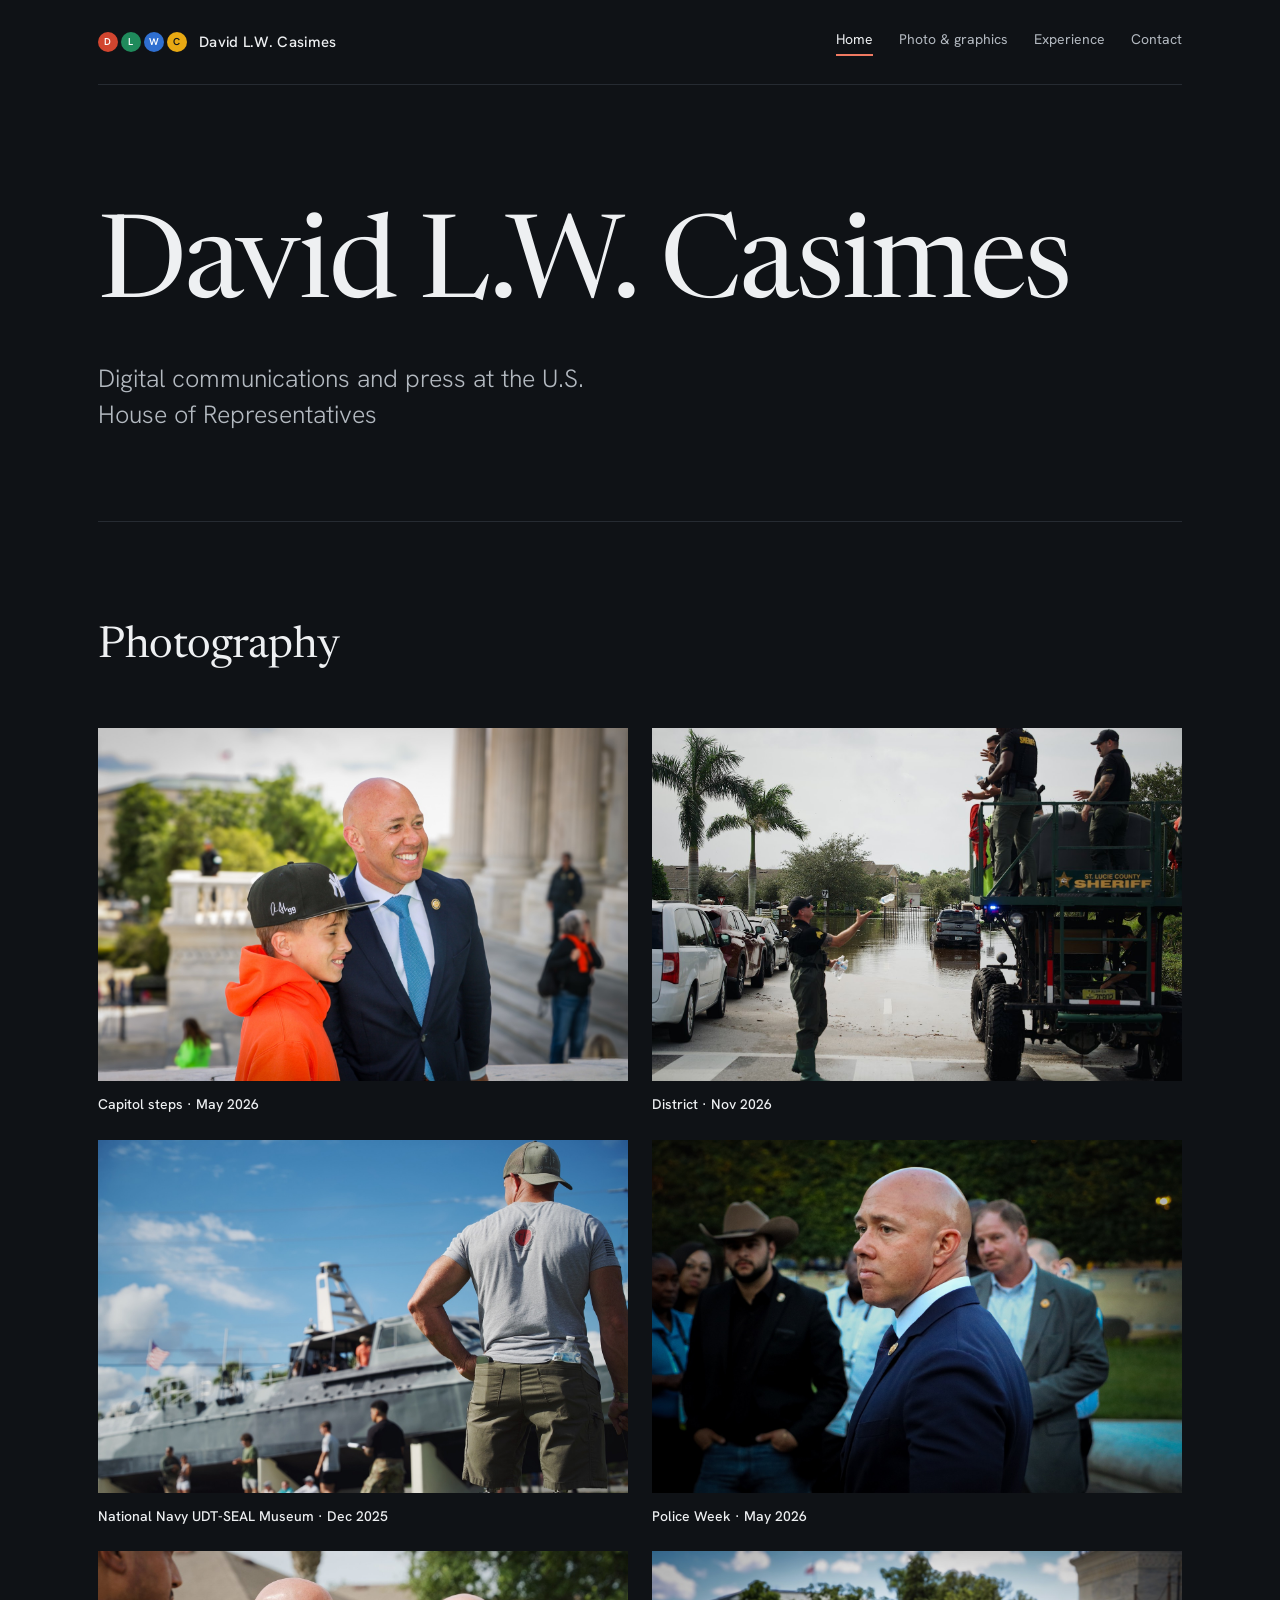
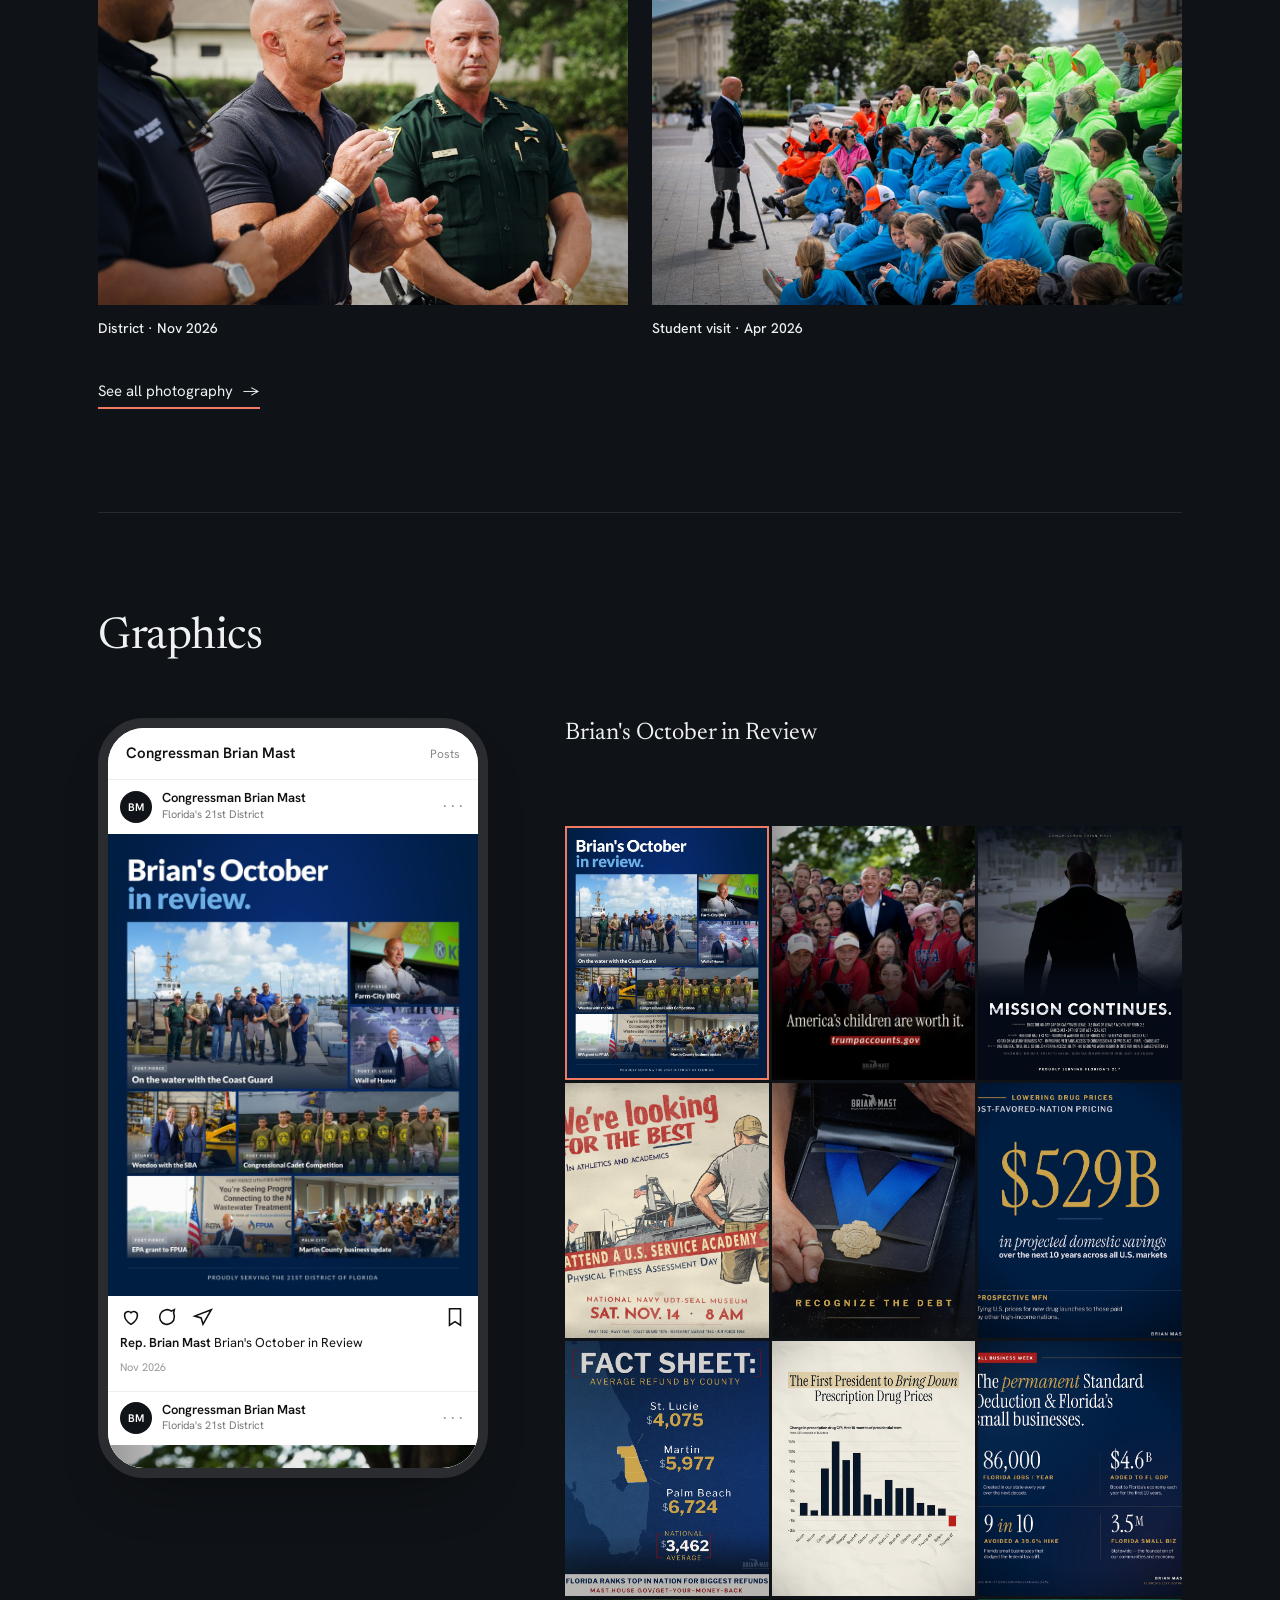
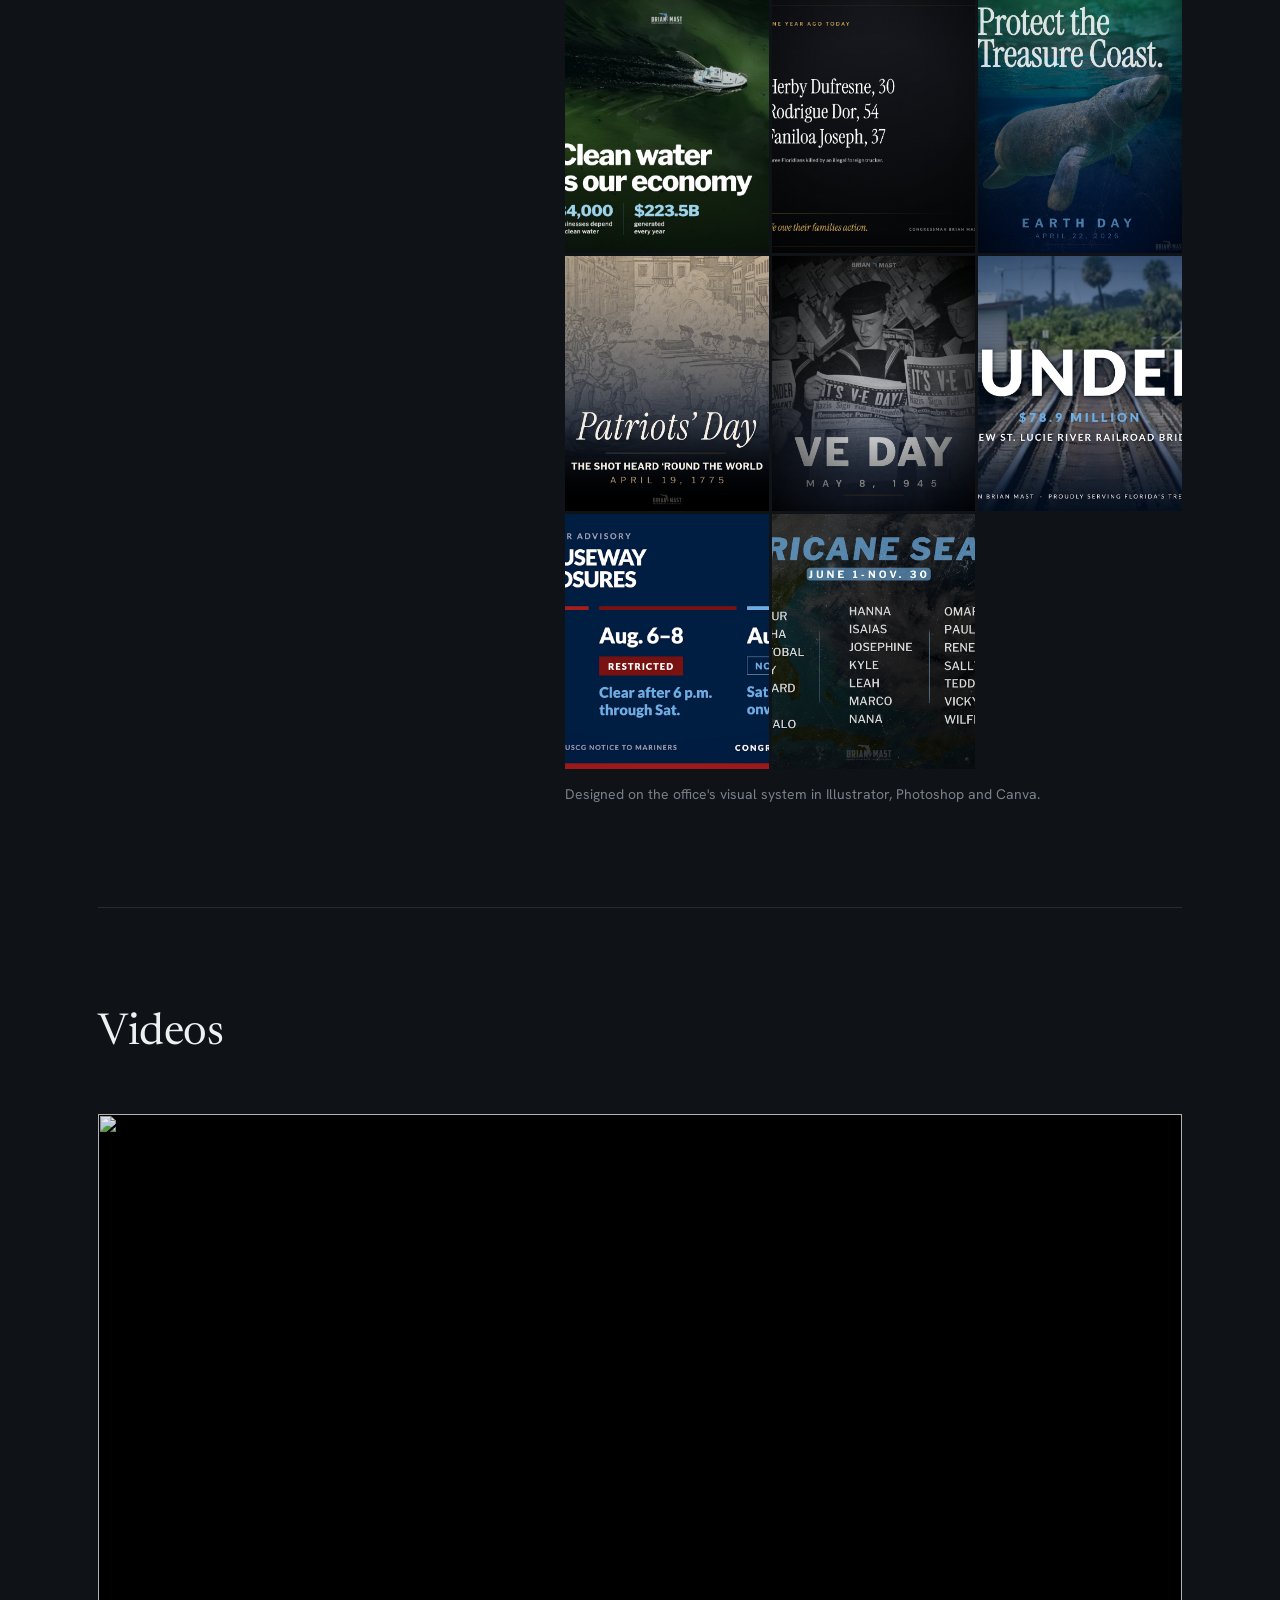
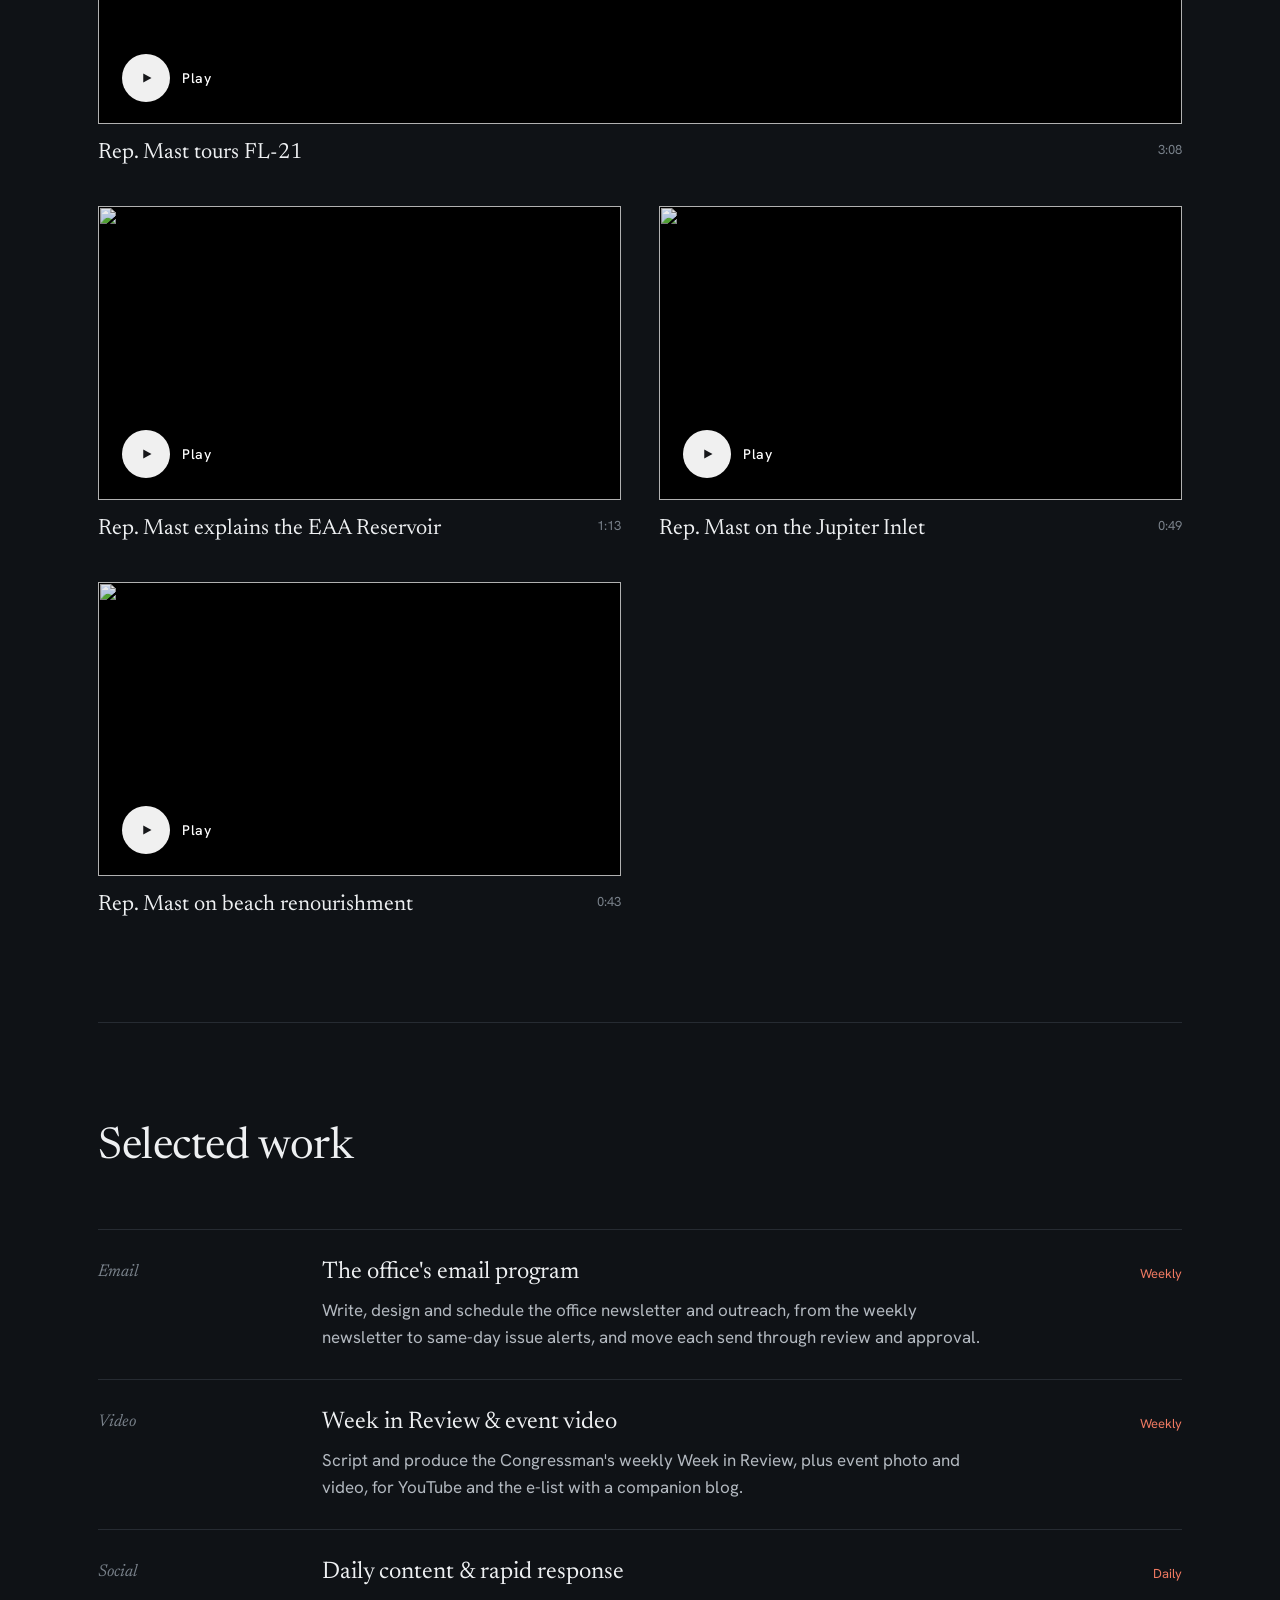
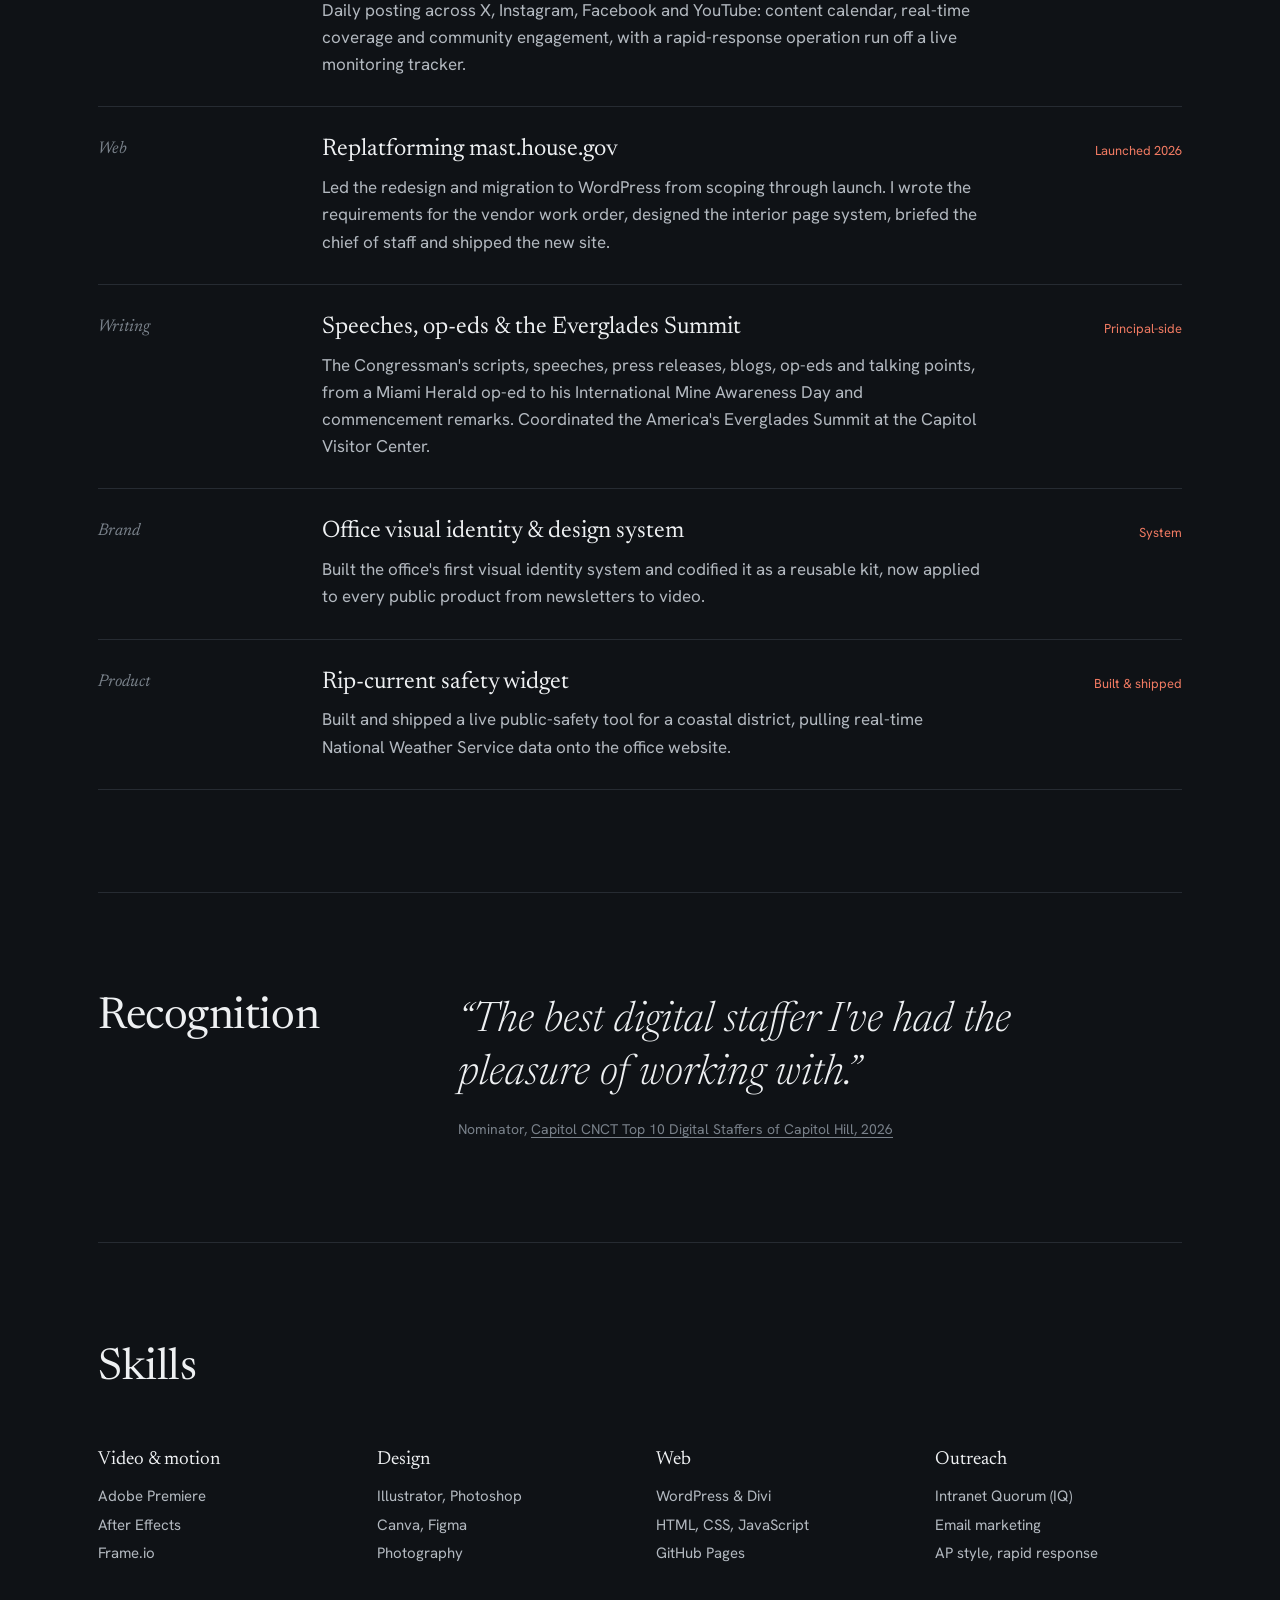
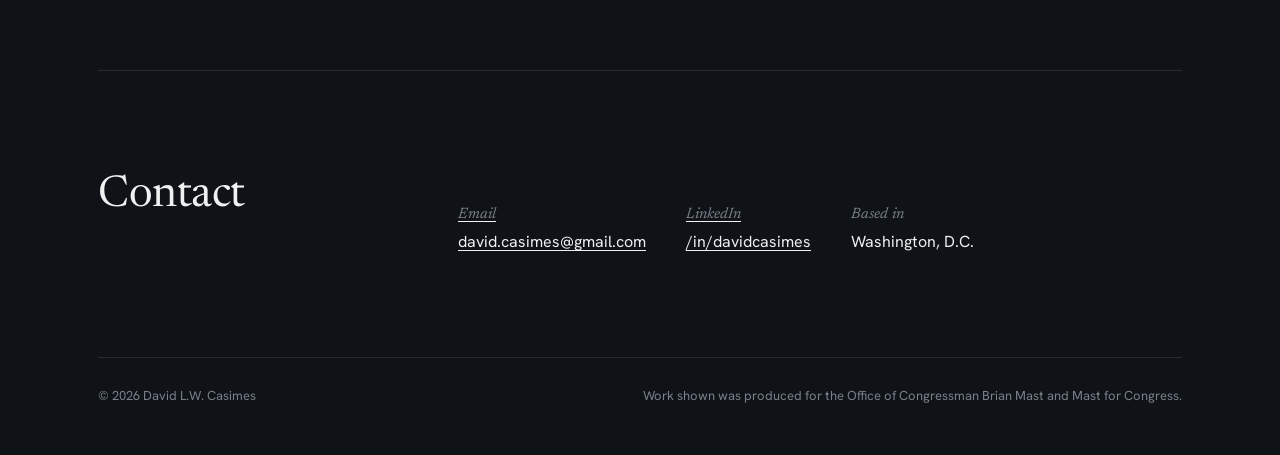
==== index.html @ 10f87b3f "Add files via upload" ====
<!DOCTYPE html>
<html lang="en">
<head>
<meta charset="utf-8">
<meta name="viewport" content="width=device-width, initial-scale=1">
<title>David L.W. Casimes</title>
<meta name="description" content="David L.W. Casimes: digital, press, design, photography and video in Washington, D.C.">
<link rel="preconnect" href="https://fonts.googleapis.com">
<link rel="preconnect" href="https://fonts.gstatic.com" crossorigin>
<link href="https://fonts.googleapis.com/css2?family=Hanken+Grotesk:wght@300;400;500;600&family=Newsreader:ital,opsz,wght@0,6..72,300;0,6..72,400;1,6..72,300;1,6..72,400&display=swap" rel="stylesheet">
<link rel="stylesheet" href="styles.css?v=7">
<link rel="icon" href="data:image/svg+xml,%3Csvg xmlns='http://www.w3.org/2000/svg' viewBox='0 0 32 32'%3E%3Ccircle cx='16' cy='16' r='15' fill='%23d1452f'/%3E%3Ctext x='16' y='21.5' text-anchor='middle' font-family='Georgia,serif' font-size='16' fill='%23ffffff'%3ED%3C/text%3E%3C/svg%3E">
</head>
<body>
<div class="wrap">

<header class="masthead">
  <a class="mark" href="index.html" aria-label="David L.W. Casimes, home">
    <span class="bullets" aria-hidden="true"><i>D</i><i>L</i><i>W</i><i>C</i></span>
    David L.W. Casimes
  </a>
  <nav aria-label="Main">
    <a href="index.html" aria-current="page">Home</a>
    <a href="work.html">Photo &amp; graphics</a>
    <a href="experience.html">Experience</a>
    <a href="index.html#contact">Contact</a>
  </nav>
</header>

<section class="hero" style="border-top:0">
  <h1>David L.W. Casimes</h1>
  <p class="lede">Digital communications and press at the U.S. House of Representatives</p>
</section>

<section id="photo" aria-labelledby="photo-h">
  <div class="sec-head">
    <h2 id="photo-h">Photography</h2>
  </div>
  <div class="gallery">
    <figure class="wide photo">
      <button class="shot" type="button"><img src="img/work/p01-capitol-steps-boy.jpg" alt="Rep. Mast laughing beside a young constituent in an orange hoodie on the Capitol steps, background softly blurred" loading="lazy"></button>
      <figcaption><b>Capitol steps · May 2026</b></figcaption>
    </figure>
    <figure class="wide photo">
      <button class="shot" type="button"><img src="img/work/p04-flood-response.jpg" alt="Sheriff's high-water vehicle on a flooded residential street, a deputy pointing down the road" loading="lazy"></button>
      <figcaption><b>District · Nov 2026</b></figcaption>
    </figure>
    <figure class="wide photo">
      <button class="shot" type="button"><img src="img/work/p02-vessel-blue-sky.jpg" alt="Man in a cap seen from behind, facing a gray military vessel under a bright blue sky with clouds" loading="lazy"></button>
      <figcaption><b>National Navy UDT-SEAL Museum · Dec 2025</b></figcaption>
    </figure>
    <figure class="wide photo">
      <button class="shot" type="button"><img src="img/work/p11-district-candid.jpg" alt="Rep. Mast in profile in a crowd at an evening district event, a man in a cowboy hat behind him" loading="lazy"></button>
      <figcaption><b>Police Week · May 2026</b></figcaption>
    </figure>
    <figure class="wide photo">
      <button class="shot" type="button"><img src="img/work/p15-sheriff-flood.jpg" alt="Rep. Mast speaking beside the St. Lucie County sheriff during flood response" loading="lazy"></button>
      <figcaption><b>District · Nov 2026</b></figcaption>
    </figure>
    <figure class="wide photo">
      <button class="shot" type="button"><img src="img/work/p03-students-capitol-steps.jpg" alt="Rep. Mast addressing a large group of students in bright blue and green shirts on the Capitol steps" loading="lazy"></button>
      <figcaption><b>Student visit · Apr 2026</b></figcaption>
    </figure>
  </div>
  <a class="more" href="work.html">See all photography</a>
</section>

<section id="graphics" aria-labelledby="graphics-h">
  <div class="sec-head">
    <h2 id="graphics-h">Graphics</h2>
  </div>
  <div class="feedwrap">
    <div class="phone" role="region" aria-label="Feed mockup">
      <div class="bar"><span>Congressman Brian Mast</span><small>Posts</small></div>
      <div class="scroller" id="scroller" tabindex="0">
        <article class="post" id="post-0" data-n="0">
          <header><span class="av" aria-hidden="true">BM</span><div><b>Congressman Brian Mast</b><small>Florida's 21st District</small></div><span class="dots" aria-hidden="true">···</span></header>
          <img src="img/work/g16-october-recap.jpg" alt="Monthly recap collage: Brian's October in review, eight district events in a photo grid" loading="lazy">
          <div class="acts" aria-hidden="true"><svg viewBox="0 0 24 24"><path d="M12 20s-7-4.4-7-10a4 4 0 0 1 7-2.6A4 4 0 0 1 19 10c0 5.6-7 10-7 10z"/></svg><svg viewBox="0 0 24 24"><path d="M20 12a8 8 0 1 1-3.2-6.4L20 4l-.8 4A8 8 0 0 1 20 12z"/></svg><svg viewBox="0 0 24 24"><path d="M21 4L3 11l7 2 2 7z"/></svg><svg class="sv" viewBox="0 0 24 24"><path d="M6 3h12v18l-6-4-6 4z"/></svg></div>
          <p class="cap"><b>Rep. Brian Mast</b> Brian's October in Review</p>
          <time>Nov 2026</time>
        </article>
        <article class="post" id="post-1" data-n="1">
          <header><span class="av" aria-hidden="true">BM</span><div><b>Congressman Brian Mast</b><small>Florida's 21st District</small></div><span class="dots" aria-hidden="true">···</span></header>
          <img src="img/work/g17-americas-children.jpg" alt="Rep. Mast surrounded by smiling students in red shirts, headline America's children are worth it, trumpaccounts.gov" loading="lazy">
          <div class="acts" aria-hidden="true"><svg viewBox="0 0 24 24"><path d="M12 20s-7-4.4-7-10a4 4 0 0 1 7-2.6A4 4 0 0 1 19 10c0 5.6-7 10-7 10z"/></svg><svg viewBox="0 0 24 24"><path d="M20 12a8 8 0 1 1-3.2-6.4L20 4l-.8 4A8 8 0 0 1 20 12z"/></svg><svg viewBox="0 0 24 24"><path d="M21 4L3 11l7 2 2 7z"/></svg><svg class="sv" viewBox="0 0 24 24"><path d="M6 3h12v18l-6-4-6 4z"/></svg></div>
          <p class="cap"><b>Rep. Brian Mast</b> America's Children Are Worth It</p>
          <time>Jul 2026</time>
        </article>
        <article class="post" id="post-2" data-n="2">
          <header><span class="av" aria-hidden="true">BM</span><div><b>Congressman Brian Mast</b><small>Florida's 21st District</small></div><span class="dots" aria-hidden="true">···</span></header>
          <img src="img/work/g01-mission-continues.jpg" alt="Silhouette of Rep. Mast from behind under the headline Mission Continues, with a list of veterans legislation set like film credits" loading="lazy">
          <div class="acts" aria-hidden="true"><svg viewBox="0 0 24 24"><path d="M12 20s-7-4.4-7-10a4 4 0 0 1 7-2.6A4 4 0 0 1 19 10c0 5.6-7 10-7 10z"/></svg><svg viewBox="0 0 24 24"><path d="M20 12a8 8 0 1 1-3.2-6.4L20 4l-.8 4A8 8 0 0 1 20 12z"/></svg><svg viewBox="0 0 24 24"><path d="M21 4L3 11l7 2 2 7z"/></svg><svg class="sv" viewBox="0 0 24 24"><path d="M6 3h12v18l-6-4-6 4z"/></svg></div>
          <p class="cap"><b>Rep. Brian Mast</b> Mission Continues</p>
          <time>Oct 2026</time>
        </article>
        <article class="post" id="post-3" data-n="3">
          <header><span class="av" aria-hidden="true">BM</span><div><b>Congressman Brian Mast</b><small>Florida's 21st District</small></div><span class="dots" aria-hidden="true">···</span></header>
          <img src="img/work/g03-service-academy-poster.jpg" alt="Illustrated retro recruiting poster: We're looking for the best, attend a U.S. Service Academy physical fitness assessment day, Sat. Nov. 14, 8 AM" loading="lazy">
          <div class="acts" aria-hidden="true"><svg viewBox="0 0 24 24"><path d="M12 20s-7-4.4-7-10a4 4 0 0 1 7-2.6A4 4 0 0 1 19 10c0 5.6-7 10-7 10z"/></svg><svg viewBox="0 0 24 24"><path d="M20 12a8 8 0 1 1-3.2-6.4L20 4l-.8 4A8 8 0 0 1 20 12z"/></svg><svg viewBox="0 0 24 24"><path d="M21 4L3 11l7 2 2 7z"/></svg><svg class="sv" viewBox="0 0 24 24"><path d="M6 3h12v18l-6-4-6 4z"/></svg></div>
          <p class="cap"><b>Rep. Brian Mast</b> We're Looking for the Best</p>
          <time>Oct 2026</time>
        </article>
        <article class="post" id="post-4" data-n="4">
          <header><span class="av" aria-hidden="true">BM</span><div><b>Congressman Brian Mast</b><small>Florida's 21st District</small></div><span class="dots" aria-hidden="true">···</span></header>
          <img src="img/work/g02-medal-of-sacrifice.jpg" alt="Close-up of hands holding the Medal of Sacrifice in its case, caption Recognize the Debt" loading="lazy">
          <div class="acts" aria-hidden="true"><svg viewBox="0 0 24 24"><path d="M12 20s-7-4.4-7-10a4 4 0 0 1 7-2.6A4 4 0 0 1 19 10c0 5.6-7 10-7 10z"/></svg><svg viewBox="0 0 24 24"><path d="M20 12a8 8 0 1 1-3.2-6.4L20 4l-.8 4A8 8 0 0 1 20 12z"/></svg><svg viewBox="0 0 24 24"><path d="M21 4L3 11l7 2 2 7z"/></svg><svg class="sv" viewBox="0 0 24 24"><path d="M6 3h12v18l-6-4-6 4z"/></svg></div>
          <p class="cap"><b>Rep. Brian Mast</b> Medal of Sacrifice</p>
          <time>May 2026</time>
        </article>
        <article class="post" id="post-5" data-n="5">
          <header><span class="av" aria-hidden="true">BM</span><div><b>Congressman Brian Mast</b><small>Florida's 21st District</small></div><span class="dots" aria-hidden="true">···</span></header>
          <img src="img/work/g06-mfn-529b.jpg" alt="Navy graphic with a large gold $529B: projected domestic savings from most-favored-nation drug pricing" loading="lazy">
          <div class="acts" aria-hidden="true"><svg viewBox="0 0 24 24"><path d="M12 20s-7-4.4-7-10a4 4 0 0 1 7-2.6A4 4 0 0 1 19 10c0 5.6-7 10-7 10z"/></svg><svg viewBox="0 0 24 24"><path d="M20 12a8 8 0 1 1-3.2-6.4L20 4l-.8 4A8 8 0 0 1 20 12z"/></svg><svg viewBox="0 0 24 24"><path d="M21 4L3 11l7 2 2 7z"/></svg><svg class="sv" viewBox="0 0 24 24"><path d="M6 3h12v18l-6-4-6 4z"/></svg></div>
          <p class="cap"><b>Rep. Brian Mast</b> $529B: Most-Favored-Nation Pricing</p>
          <time>May 2026</time>
        </article>
        <article class="post" id="post-6" data-n="6">
          <header><span class="av" aria-hidden="true">BM</span><div><b>Congressman Brian Mast</b><small>Florida's 21st District</small></div><span class="dots" aria-hidden="true">···</span></header>
          <img src="img/work/g08-tax-fact-sheet.jpg" alt="Fact sheet: average tax refund by county, with a map highlighting St. Lucie, Martin and Palm Beach and the national average" loading="lazy">
          <div class="acts" aria-hidden="true"><svg viewBox="0 0 24 24"><path d="M12 20s-7-4.4-7-10a4 4 0 0 1 7-2.6A4 4 0 0 1 19 10c0 5.6-7 10-7 10z"/></svg><svg viewBox="0 0 24 24"><path d="M20 12a8 8 0 1 1-3.2-6.4L20 4l-.8 4A8 8 0 0 1 20 12z"/></svg><svg viewBox="0 0 24 24"><path d="M21 4L3 11l7 2 2 7z"/></svg><svg class="sv" viewBox="0 0 24 24"><path d="M6 3h12v18l-6-4-6 4z"/></svg></div>
          <p class="cap"><b>Rep. Brian Mast</b> Average Refund by County</p>
          <time>Apr 2026</time>
        </article>
        <article class="post" id="post-7" data-n="7">
          <header><span class="av" aria-hidden="true">BM</span><div><b>Congressman Brian Mast</b><small>Florida's 21st District</small></div><span class="dots" aria-hidden="true">···</span></header>
          <img src="img/work/g09-rx-prices.jpg" alt="Bar chart on textured paper showing change in prescription drug prices by presidential term" loading="lazy">
          <div class="acts" aria-hidden="true"><svg viewBox="0 0 24 24"><path d="M12 20s-7-4.4-7-10a4 4 0 0 1 7-2.6A4 4 0 0 1 19 10c0 5.6-7 10-7 10z"/></svg><svg viewBox="0 0 24 24"><path d="M20 12a8 8 0 1 1-3.2-6.4L20 4l-.8 4A8 8 0 0 1 20 12z"/></svg><svg viewBox="0 0 24 24"><path d="M21 4L3 11l7 2 2 7z"/></svg><svg class="sv" viewBox="0 0 24 24"><path d="M6 3h12v18l-6-4-6 4z"/></svg></div>
          <p class="cap"><b>Rep. Brian Mast</b> Prescription Drug Prices</p>
          <time>Jun 2026</time>
        </article>
        <article class="post" id="post-8" data-n="8">
          <header><span class="av" aria-hidden="true">BM</span><div><b>Congressman Brian Mast</b><small>Florida's 21st District</small></div><span class="dots" aria-hidden="true">···</span></header>
          <img src="img/work/g07-small-business.jpg" alt="Small Business Week graphic: the permanent standard deduction and Florida's small businesses, four statistics" loading="lazy">
          <div class="acts" aria-hidden="true"><svg viewBox="0 0 24 24"><path d="M12 20s-7-4.4-7-10a4 4 0 0 1 7-2.6A4 4 0 0 1 19 10c0 5.6-7 10-7 10z"/></svg><svg viewBox="0 0 24 24"><path d="M20 12a8 8 0 1 1-3.2-6.4L20 4l-.8 4A8 8 0 0 1 20 12z"/></svg><svg viewBox="0 0 24 24"><path d="M21 4L3 11l7 2 2 7z"/></svg><svg class="sv" viewBox="0 0 24 24"><path d="M6 3h12v18l-6-4-6 4z"/></svg></div>
          <p class="cap"><b>Rep. Brian Mast</b> Small Business Week</p>
          <time>May 2026</time>
        </article>
        <article class="post" id="post-9" data-n="9">
          <header><span class="av" aria-hidden="true">BM</span><div><b>Congressman Brian Mast</b><small>Florida's 21st District</small></div><span class="dots" aria-hidden="true">···</span></header>
          <img src="img/work/g05-clean-water-economy.jpg" alt="Aerial photo of a boat on green water with the headline Clean water is our economy: 84,000 businesses, $223.5B generated every year" loading="lazy">
          <div class="acts" aria-hidden="true"><svg viewBox="0 0 24 24"><path d="M12 20s-7-4.4-7-10a4 4 0 0 1 7-2.6A4 4 0 0 1 19 10c0 5.6-7 10-7 10z"/></svg><svg viewBox="0 0 24 24"><path d="M20 12a8 8 0 1 1-3.2-6.4L20 4l-.8 4A8 8 0 0 1 20 12z"/></svg><svg viewBox="0 0 24 24"><path d="M21 4L3 11l7 2 2 7z"/></svg><svg class="sv" viewBox="0 0 24 24"><path d="M6 3h12v18l-6-4-6 4z"/></svg></div>
          <p class="cap"><b>Rep. Brian Mast</b> Clean Water Is Our Economy</p>
          <time>Jul 2026</time>
        </article>
        <article class="post" id="post-10" data-n="10">
          <header><span class="av" aria-hidden="true">BM</span><div><b>Congressman Brian Mast</b><small>Florida's 21st District</small></div><span class="dots" aria-hidden="true">···</span></header>
          <img src="img/work/g10-memorial.jpg" alt="Black memorial graphic, One Year Ago Today, listing three names and ages, We owe their families action" loading="lazy">
          <div class="acts" aria-hidden="true"><svg viewBox="0 0 24 24"><path d="M12 20s-7-4.4-7-10a4 4 0 0 1 7-2.6A4 4 0 0 1 19 10c0 5.6-7 10-7 10z"/></svg><svg viewBox="0 0 24 24"><path d="M20 12a8 8 0 1 1-3.2-6.4L20 4l-.8 4A8 8 0 0 1 20 12z"/></svg><svg viewBox="0 0 24 24"><path d="M21 4L3 11l7 2 2 7z"/></svg><svg class="sv" viewBox="0 0 24 24"><path d="M6 3h12v18l-6-4-6 4z"/></svg></div>
          <p class="cap"><b>Rep. Brian Mast</b> One Year Ago Today</p>
          <time>Aug 2026</time>
        </article>
        <article class="post" id="post-11" data-n="11">
          <header><span class="av" aria-hidden="true">BM</span><div><b>Congressman Brian Mast</b><small>Florida's 21st District</small></div><span class="dots" aria-hidden="true">···</span></header>
          <img src="img/work/g11-earth-day.jpg" alt="Underwater photo of a manatee with the headline Protect the Treasure Coast, Earth Day April 22, 2026" loading="lazy">
          <div class="acts" aria-hidden="true"><svg viewBox="0 0 24 24"><path d="M12 20s-7-4.4-7-10a4 4 0 0 1 7-2.6A4 4 0 0 1 19 10c0 5.6-7 10-7 10z"/></svg><svg viewBox="0 0 24 24"><path d="M20 12a8 8 0 1 1-3.2-6.4L20 4l-.8 4A8 8 0 0 1 20 12z"/></svg><svg viewBox="0 0 24 24"><path d="M21 4L3 11l7 2 2 7z"/></svg><svg class="sv" viewBox="0 0 24 24"><path d="M6 3h12v18l-6-4-6 4z"/></svg></div>
          <p class="cap"><b>Rep. Brian Mast</b> Protect the Treasure Coast</p>
          <time>Apr 2026</time>
        </article>
        <article class="post" id="post-12" data-n="12">
          <header><span class="av" aria-hidden="true">BM</span><div><b>Congressman Brian Mast</b><small>Florida's 21st District</small></div><span class="dots" aria-hidden="true">···</span></header>
          <img src="img/work/g12-patriots-day.jpg" alt="Patriots' Day graphic over a faded engraving of the battle at Lexington, The shot heard round the world, April 19, 1775" loading="lazy">
          <div class="acts" aria-hidden="true"><svg viewBox="0 0 24 24"><path d="M12 20s-7-4.4-7-10a4 4 0 0 1 7-2.6A4 4 0 0 1 19 10c0 5.6-7 10-7 10z"/></svg><svg viewBox="0 0 24 24"><path d="M20 12a8 8 0 1 1-3.2-6.4L20 4l-.8 4A8 8 0 0 1 20 12z"/></svg><svg viewBox="0 0 24 24"><path d="M21 4L3 11l7 2 2 7z"/></svg><svg class="sv" viewBox="0 0 24 24"><path d="M6 3h12v18l-6-4-6 4z"/></svg></div>
          <p class="cap"><b>Rep. Brian Mast</b> Patriots' Day</p>
          <time>Apr 2026</time>
        </article>
        <article class="post" id="post-13" data-n="13">
          <header><span class="av" aria-hidden="true">BM</span><div><b>Congressman Brian Mast</b><small>Florida's 21st District</small></div><span class="dots" aria-hidden="true">···</span></header>
          <img src="img/work/g15-ve-day.jpg" alt="VE Day, May 8, 1945, over a monochrome archival photo of a sailor reading the newspaper headline" loading="lazy">
          <div class="acts" aria-hidden="true"><svg viewBox="0 0 24 24"><path d="M12 20s-7-4.4-7-10a4 4 0 0 1 7-2.6A4 4 0 0 1 19 10c0 5.6-7 10-7 10z"/></svg><svg viewBox="0 0 24 24"><path d="M20 12a8 8 0 1 1-3.2-6.4L20 4l-.8 4A8 8 0 0 1 20 12z"/></svg><svg viewBox="0 0 24 24"><path d="M21 4L3 11l7 2 2 7z"/></svg><svg class="sv" viewBox="0 0 24 24"><path d="M6 3h12v18l-6-4-6 4z"/></svg></div>
          <p class="cap"><b>Rep. Brian Mast</b> VE Day</p>
          <time>May 2026</time>
        </article>
        <article class="post" id="post-14" data-n="14">
          <header><span class="av" aria-hidden="true">BM</span><div><b>Congressman Brian Mast</b><small>Florida's 21st District</small></div><span class="dots" aria-hidden="true">···</span></header>
          <img src="img/work/g04-bridge-funded.jpg" alt="FUNDED: $78.9 million for a new St. Lucie River railroad bridge, over a photo of the existing bridge" loading="lazy">
          <div class="acts" aria-hidden="true"><svg viewBox="0 0 24 24"><path d="M12 20s-7-4.4-7-10a4 4 0 0 1 7-2.6A4 4 0 0 1 19 10c0 5.6-7 10-7 10z"/></svg><svg viewBox="0 0 24 24"><path d="M20 12a8 8 0 1 1-3.2-6.4L20 4l-.8 4A8 8 0 0 1 20 12z"/></svg><svg viewBox="0 0 24 24"><path d="M21 4L3 11l7 2 2 7z"/></svg><svg class="sv" viewBox="0 0 24 24"><path d="M6 3h12v18l-6-4-6 4z"/></svg></div>
          <p class="cap"><b>Rep. Brian Mast</b> FUNDED: St. Lucie River Bridge</p>
          <time>Aug 2026</time>
        </article>
        <article class="post" id="post-15" data-n="15">
          <header><span class="av" aria-hidden="true">BM</span><div><b>Congressman Brian Mast</b><small>Florida's 21st District</small></div><span class="dots" aria-hidden="true">···</span></header>
          <img src="img/work/g14-causeway-closures.jpg" alt="Boater advisory for North Causeway bridge closures in Fort Pierce, three date columns with closed, restricted and normal status" loading="lazy">
          <div class="acts" aria-hidden="true"><svg viewBox="0 0 24 24"><path d="M12 20s-7-4.4-7-10a4 4 0 0 1 7-2.6A4 4 0 0 1 19 10c0 5.6-7 10-7 10z"/></svg><svg viewBox="0 0 24 24"><path d="M20 12a8 8 0 1 1-3.2-6.4L20 4l-.8 4A8 8 0 0 1 20 12z"/></svg><svg viewBox="0 0 24 24"><path d="M21 4L3 11l7 2 2 7z"/></svg><svg class="sv" viewBox="0 0 24 24"><path d="M6 3h12v18l-6-4-6 4z"/></svg></div>
          <p class="cap"><b>Rep. Brian Mast</b> North Causeway Bridge Closures</p>
          <time>Jul 2026</time>
        </article>
        <article class="post" id="post-16" data-n="16">
          <header><span class="av" aria-hidden="true">BM</span><div><b>Congressman Brian Mast</b><small>Florida's 21st District</small></div><span class="dots" aria-hidden="true">···</span></header>
          <img src="img/work/g13-hurricane-season.jpg" alt="Hurricane Season June 1 to November 30 banner listing the 2026 storm names in three columns" loading="lazy">
          <div class="acts" aria-hidden="true"><svg viewBox="0 0 24 24"><path d="M12 20s-7-4.4-7-10a4 4 0 0 1 7-2.6A4 4 0 0 1 19 10c0 5.6-7 10-7 10z"/></svg><svg viewBox="0 0 24 24"><path d="M20 12a8 8 0 1 1-3.2-6.4L20 4l-.8 4A8 8 0 0 1 20 12z"/></svg><svg viewBox="0 0 24 24"><path d="M21 4L3 11l7 2 2 7z"/></svg><svg class="sv" viewBox="0 0 24 24"><path d="M6 3h12v18l-6-4-6 4z"/></svg></div>
          <p class="cap"><b>Rep. Brian Mast</b> Hurricane Season</p>
          <time>Jun 2026</time>
        </article>
      </div>
    </div>
    <div class="feedside">
      <div class="note" id="note" aria-live="polite"></div>
      <div class="grid3">
        <button type="button" data-n="0" aria-label="Show Brian's October in Review in the feed"><img src="img/work/g16-october-recap.jpg" alt="" loading="lazy"></button>
        <button type="button" data-n="1" aria-label="Show America's Children Are Worth It in the feed"><img src="img/work/g17-americas-children.jpg" alt="" loading="lazy"></button>
        <button type="button" data-n="2" aria-label="Show Mission Continues in the feed"><img src="img/work/g01-mission-continues.jpg" alt="" loading="lazy"></button>
        <button type="button" data-n="3" aria-label="Show We're Looking for the Best in the feed"><img src="img/work/g03-service-academy-poster.jpg" alt="" loading="lazy"></button>
        <button type="button" data-n="4" aria-label="Show Medal of Sacrifice in the feed"><img src="img/work/g02-medal-of-sacrifice.jpg" alt="" loading="lazy"></button>
        <button type="button" data-n="5" aria-label="Show $529B: Most-Favored-Nation Pricing in the feed"><img src="img/work/g06-mfn-529b.jpg" alt="" loading="lazy"></button>
        <button type="button" data-n="6" aria-label="Show Average Refund by County in the feed"><img src="img/work/g08-tax-fact-sheet.jpg" alt="" loading="lazy"></button>
        <button type="button" data-n="7" aria-label="Show Prescription Drug Prices in the feed"><img src="img/work/g09-rx-prices.jpg" alt="" loading="lazy"></button>
        <button type="button" data-n="8" aria-label="Show Small Business Week in the feed"><img src="img/work/g07-small-business.jpg" alt="" loading="lazy"></button>
        <button type="button" data-n="9" aria-label="Show Clean Water Is Our Economy in the feed"><img src="img/work/g05-clean-water-economy.jpg" alt="" loading="lazy"></button>
        <button type="button" data-n="10" aria-label="Show One Year Ago Today in the feed"><img src="img/work/g10-memorial.jpg" alt="" loading="lazy"></button>
        <button type="button" data-n="11" aria-label="Show Protect the Treasure Coast in the feed"><img src="img/work/g11-earth-day.jpg" alt="" loading="lazy"></button>
        <button type="button" data-n="12" aria-label="Show Patriots' Day in the feed"><img src="img/work/g12-patriots-day.jpg" alt="" loading="lazy"></button>
        <button type="button" data-n="13" aria-label="Show VE Day in the feed"><img src="img/work/g15-ve-day.jpg" alt="" loading="lazy"></button>
        <button type="button" data-n="14" aria-label="Show FUNDED: St. Lucie River Bridge in the feed"><img src="img/work/g04-bridge-funded.jpg" alt="" loading="lazy"></button>
        <button type="button" data-n="15" aria-label="Show North Causeway Bridge Closures in the feed"><img src="img/work/g14-causeway-closures.jpg" alt="" loading="lazy"></button>
        <button type="button" data-n="16" aria-label="Show Hurricane Season in the feed"><img src="img/work/g13-hurricane-season.jpg" alt="" loading="lazy"></button>
      </div>
      <p class="hint">Designed on the office's visual system in Illustrator, Photoshop and Canva.</p>
    </div>
  </div>
</section>

<section id="video" aria-labelledby="video-h">
  <div class="sec-head">
    <h2 id="video-h">Videos</h2>
  </div>
  <div class="videos" id="videos"></div>
</section>

<section id="work" aria-labelledby="work-h">
  <div class="sec-head">
    <h2 id="work-h">Selected work</h2>
  </div>
  <ul class="work">
    <li>
      <span class="medium">Email</span>
      <div><h3>The office's email program</h3>
        <p>Write, design and schedule the office newsletter and outreach, from the weekly newsletter to same-day issue alerts, and move each send through review and approval.</p></div>
      <span class="tag">Weekly</span>
    </li>
    <li>
      <span class="medium">Video</span>
      <div><h3>Week in Review &amp; event video</h3>
        <p>Script and produce the Congressman's weekly Week in Review, plus event photo and video, for YouTube and the e-list with a companion blog.</p></div>
      <span class="tag">Weekly</span>
    </li>
    <li>
      <span class="medium">Social</span>
      <div><h3>Daily content &amp; rapid response</h3>
        <p>Daily posting across X, Instagram, Facebook and YouTube: content calendar, real-time coverage and community engagement, with a rapid-response operation run off a live monitoring tracker.</p></div>
      <span class="tag">Daily</span>
    </li>
    <li>
      <span class="medium">Web</span>
      <div><h3>Replatforming mast.house.gov</h3>
        <p>Led the redesign and migration to WordPress from scoping through launch. I wrote the requirements for the vendor work order, designed the interior page system, briefed the chief of staff and shipped the new site.</p></div>
      <span class="tag">Launched 2026</span>
    </li>
    <li>
      <span class="medium">Writing</span>
      <div><h3>Speeches, op-eds &amp; the Everglades Summit</h3>
        <p>The Congressman's scripts, speeches, press releases, blogs, op-eds and talking points, from a Miami Herald op-ed to his International Mine Awareness Day and commencement remarks. Coordinated the America's Everglades Summit at the Capitol Visitor Center.</p></div>
      <span class="tag">Principal-side</span>
    </li>
    <li>
      <span class="medium">Brand</span>
      <div><h3>Office visual identity &amp; design system</h3>
        <p>Built the office's first visual identity system and codified it as a reusable kit, now applied to every public product from newsletters to video.</p></div>
      <span class="tag">System</span>
    </li>
    <li>
      <span class="medium">Product</span>
      <div><h3>Rip-current safety widget</h3>
        <p>Built and shipped a live public-safety tool for a coastal district, pulling real-time National Weather Service data onto the office website.</p></div>
      <span class="tag">Built &amp; shipped</span>
    </li>
  </ul>
</section>

<section id="recognition" aria-labelledby="rec-h">
  <figure class="quote">
    <h2 id="rec-h">Recognition</h2>
    <div>
      <blockquote>“The best digital staffer I've had the pleasure of working with.”</blockquote>
      <cite>Nominator, <a href="https://capitolcnct.com/top-ten-digital-staffers-26" target="_blank" rel="noopener">Capitol CNCT Top 10 Digital Staffers of Capitol Hill, 2026</a></cite>
    </div>
  </figure>
</section>

<section id="toolkit" aria-labelledby="kit-h">
  <div class="sec-head">
    <h2 id="kit-h">Skills</h2>
  </div>
  <div class="kit">
    <div><h3>Video &amp; motion</h3><ul><li>Adobe Premiere</li><li>After Effects</li><li>Frame.io</li></ul></div>
    <div><h3>Design</h3><ul><li>Illustrator, Photoshop</li><li>Canva, Figma</li><li>Photography</li></ul></div>
    <div><h3>Web</h3><ul><li>WordPress &amp; Divi</li><li>HTML, CSS, JavaScript</li><li>GitHub Pages</li></ul></div>
    <div><h3>Outreach</h3><ul><li>Intranet Quorum (IQ)</li><li>Email marketing</li><li>AP style, rapid response</li></ul></div>
  </div>
</section>

<section id="contact" aria-labelledby="contact-h">
  <div class="contact">
    <h2 id="contact-h">Contact</h2>
    <div>
      <div class="links">
        <a href="mailto:david.casimes@gmail.com"><span>Email</span>david.casimes@gmail.com</a>
        <a href="https://linkedin.com/in/davidcasimes" target="_blank" rel="noopener"><span>LinkedIn</span>/in/davidcasimes</a>
        <div><span>Based in</span>Washington, D.C.</div>
      </div>
    </div>
  </div>
</section>

<footer class="site">
  <span>© 2026 David L.W. Casimes</span>
  <span>Work shown was produced for the Office of Congressman Brian Mast and Mast for Congress.</span>
</footer>

</div>
<script>
/* Videos: add or reorder here. id = the YouTube video ID (the part after watch?v= or youtu.be/). */
var VIDEOS = [
  { id:"YlUX8rWbR-4", title:"Rep. Mast tours FL-21", meta:"3:08", feature:true },
  { id:"XLBRIaAiF6I", title:"Rep. Mast explains the EAA Reservoir", meta:"1:13" },
  { id:"WRO9f4zT3P4", title:"Rep. Mast on the Jupiter Inlet", meta:"0:49" },
  { id:"vzmijvlCvaU", title:"Rep. Mast on beach renourishment", meta:"0:43" },
];
(function () {
  var box = document.getElementById('videos');
  var list = VIDEOS.filter(function (v) { return v.id; });
  if (!list.length) { document.getElementById('video').hidden = true; return; }
  box.innerHTML = list.map(function (v, i) {
    return '<article class="video' + ((v.feature || i === 0) ? ' feature' : '') + '"><figure>' +
      '<button class="yt" type="button" data-yt="' + v.id + '" aria-label="Play: ' + v.title.replace(/"/g, '&quot;') + '">' +
      '<img alt="" loading="lazy"><span class="play">Play</span></button>' +
      '<figcaption><span class="vt">' + v.title + '</span><span class="vm">' + (v.meta || '') + '</span>' +
      (v.desc ? '<p class="vd">' + v.desc + '</p>' : '') + '</figcaption></figure></article>';
  }).join('');
})();
</script>
<script>
(function(){
  var N=[{"t": "Brian's October in Review", "w": ""}, {"t": "America's Children Are Worth It", "w": ""}, {"t": "Mission Continues", "w": "One backlit silhouette carries the whole message. The legislative record is set like closing credits, so a dense list of bills reads as an epilogue."}, {"t": "We're Looking for the Best", "w": "A recruiting-poster illustration where the office usually runs a stock photo. It still fits the venue, date, time and every branch's seal without crowding."}, {"t": "Medal of Sacrifice", "w": "A product shot treated with real restraint: tight crop, rich blue ribbon, widely spaced gold caption."}, {"t": "$529B: Most-Favored-Nation Pricing", "w": "One number, one sentence of context, a footnote. Clear editorial hierarchy, entirely on the office palette."}, {"t": "Average Refund by County", "w": "Ties a national number to the three district counties on a map. Gives the reader a figure for their own county, with a link to act on it."}, {"t": "Prescription Drug Prices", "w": "A real chart with a source line, given a newsprint texture so it reads as evidence rather than an ad."}, {"t": "Small Business Week", "w": "Four statistics on a consistent grid, each with a unit and a one-line explanation. Clean information design."}, {"t": "Clean Water Is Our Economy", "w": "The aerial wake leads the eye to the headline, and the two figures turn an environmental issue into an economic one."}, {"t": "One Year Ago Today", "w": "Three names in serif on black, with no imagery and no flourish. Leaving things out is the design decision."}, {"t": "Protect the Treasure Coast", "w": "A local subject makes a generic observance specific to the district, with headline type that sits on the water."}, {"t": "Patriots' Day", "w": "A period engraving fades into the dark base, and the italic display face matches the era."}, {"t": "VE Day", "w": "Archival photo, a duotone treatment and wide-set type. The newspaper headline in the photo does half the work."}, {"t": "FUNDED: St. Lucie River Bridge", "w": "One word does the announcing. The dollar figure and project sit underneath for anyone who stops scrolling."}, {"t": "North Causeway Bridge Closures", "w": "A public-service notice built like a transit sign: three date columns, a status label on each, readable at a glance."}, {"t": "Hurricane Season", "w": "The season's storm-name list as a reference graphic, the kind people screenshot and save."}];
  var sc=document.getElementById('scroller'), tiles=[].slice.call(document.querySelectorAll('.grid3 button')), note=document.getElementById('note');
  function show(n){ tiles.forEach(function(t){t.classList.toggle('on', +t.dataset.n===n);}); note.innerHTML='<b>'+N[n].t+'</b>'; }
  tiles.forEach(function(t){ t.addEventListener('click',function(){ var p=document.getElementById('post-'+t.dataset.n); sc.scrollTo({top:p.offsetTop-52,behavior:'smooth'}); show(+t.dataset.n); }); });
  if('IntersectionObserver' in window){
    var io=new IntersectionObserver(function(es){ es.forEach(function(e){ if(e.isIntersecting) show(+e.target.dataset.n); }); },{root:sc,rootMargin:'-45% 0px -45% 0px'});
    document.querySelectorAll('.post').forEach(function(p){io.observe(p);});
  }
  show(0);
})();
</script>
<script src="site.js?v=3"></script>
</body>
</html>
---- styles.css ----
/* David L.W. Casimes — portfolio
   Direction: quiet editorial. Cool white ground, ink text, transit-line colors on the DLWC bullets, one signal-red accent.
   Display: Newsreader (serif, optical sizes). Body: Hanken Grotesk. */

:root{
  color-scheme:dark;
  --paper:#0f1216;
  --paper-2:#191d23;
  --ink:#eef0f2;
  --ink-2:#b3b9c0;
  --ink-3:#79818a;
  --rule:#262b32;
  --accent:#f07a62;
  --line-d:#d1452f; --line-l:#1f8a5b; --line-w:#2f6fd0; --line-c:#e8a913;
  --display:"Newsreader", "Iowan Old Style", Georgia, serif;
  --body:"Hanken Grotesk", "Helvetica Neue", Arial, sans-serif;
  --max:1180px;
  --gutter:clamp(20px,4vw,48px);
}

*{box-sizing:border-box}
html{-webkit-text-size-adjust:100%;scroll-behavior:smooth}
body{margin:0;background:var(--paper);color:var(--ink);font:400 17px/1.6 var(--body);-webkit-font-smoothing:antialiased;text-rendering:optimizeLegibility}
img{max-width:100%;display:block}
a{color:inherit;text-decoration-thickness:1px;text-underline-offset:3px}
a:hover{color:var(--accent)}
:focus-visible{outline:2px solid var(--accent);outline-offset:3px}
.wrap{max-width:var(--max);margin:0 auto;padding:0 var(--gutter)}

/* masthead */
.masthead{display:flex;align-items:center;justify-content:space-between;gap:24px;padding:28px 0;border-bottom:1px solid var(--rule)}
.mark{display:flex;align-items:center;gap:12px;text-decoration:none;font:500 15px/1 var(--body);letter-spacing:.02em}
.bullets{display:flex;gap:3px}
.bullets i{width:20px;height:20px;border-radius:50%;display:grid;place-items:center;font:600 10px/1 var(--body);font-style:normal;color:#fff;background:var(--line-d)}
.bullets i:nth-child(2){background:var(--line-l)}.bullets i:nth-child(3){background:var(--line-w)}.bullets i:nth-child(4){background:var(--line-c);color:#101419}
nav{display:flex;gap:26px;font-size:14px}
nav a{text-decoration:none;color:var(--ink-2)}
nav a[aria-current="page"]{color:var(--ink)}
nav a[aria-current="page"]::after{content:"";display:block;height:2px;background:var(--accent);margin-top:4px}

/* type */
.eyebrow{font:400 italic 17px/1.3 var(--display);color:var(--ink-3);margin:0 0 18px}
h1,h2,h3{font-family:var(--display);font-weight:400;text-wrap:balance;margin:0}
h1{font-size:clamp(44px,7vw,88px);line-height:1;letter-spacing:-.02em;font-variation-settings:"opsz" 72}
h2{font-size:clamp(30px,3.6vw,44px);line-height:1.08;letter-spacing:-.01em}
h3{font-size:24px;line-height:1.2}
.lede{font:300 clamp(20px,2.1vw,25px)/1.45 var(--body);color:var(--ink-2);max-width:34ch;margin:0}
p{max-width:66ch}

/* hero */
.hero{padding:clamp(64px,10vw,128px) 0 clamp(48px,7vw,88px)}
.hero h1{font-size:clamp(52px,9vw,120px)}
.hero h1 em{font-style:italic;color:var(--ink-2)}
.hero .lede{margin-top:32px;max-width:40ch}
.facts{list-style:none;margin:0;padding:0;display:grid;grid-template-columns:1fr 1fr;border-top:1px solid var(--rule)}
.facts li{padding:18px 0;border-bottom:1px solid var(--rule)}
.facts li:nth-child(odd){padding-right:16px}
.facts b{display:block;font:400 34px/1 var(--display);font-variant-numeric:tabular-nums;margin-bottom:6px}
.facts span{font-size:13px;color:var(--ink-3)}

/* sections */
section{padding:clamp(56px,8vw,104px) 0;border-top:1px solid var(--rule)}
.sec-head{display:grid;grid-template-columns:minmax(200px,320px) 1fr;gap:24px 40px;margin-bottom:clamp(32px,5vw,56px);align-items:baseline}
.sec-head p{color:var(--ink-2);margin:0;font-size:18px}
.sec-head p+p{margin-top:12px}
.quote h2,.contact h2{font-size:clamp(30px,3.6vw,44px)}
.cta{font:300 italic clamp(24px,2.8vw,34px)/1.25 var(--display);margin:0;max-width:24ch}

/* work list */
.work{list-style:none;margin:0;padding:0}
.work li{display:grid;grid-template-columns:200px 1fr 140px;gap:24px;padding:28px 0;border-top:1px solid var(--rule)}
.work li:last-child{border-bottom:1px solid var(--rule)}
.work .medium{font:400 italic 17px/1.3 var(--display);color:var(--ink-3);padding-top:4px}
.work p{color:var(--ink-2);margin:10px 0 0}
.work .tag{font-size:13px;color:var(--accent);text-align:right;padding-top:6px}

/* video */
.videos{display:grid;grid-template-columns:repeat(2,1fr);gap:clamp(24px,3vw,40px)}
.videos .feature{grid-column:1/-1}
.video figure{margin:0}
.yt{position:relative;width:100%;aspect-ratio:16/9;background:#000;border:0;padding:0;cursor:pointer;overflow:hidden;display:block}
.yt img{width:100%;height:100%;object-fit:cover;opacity:.92;transition:opacity .3s, transform .6s}
.yt:hover img{opacity:1;transform:scale(1.015)}
.yt .play{position:absolute;left:24px;bottom:22px;display:flex;align-items:center;gap:12px;color:#fff;font:500 14px/1 var(--body);letter-spacing:.04em}
.yt .play::before{content:"";width:48px;height:48px;border-radius:50%;background:rgba(255,255,255,.94) url("data:image/svg+xml,%3Csvg xmlns='http://www.w3.org/2000/svg' viewBox='0 0 24 24'%3E%3Cpath d='M9 7l9 5-9 5z' fill='%2316171a'/%3E%3C/svg%3E") center/22px no-repeat}
.yt iframe{position:absolute;inset:0;width:100%;height:100%;border:0}
.video figcaption{display:grid;grid-template-columns:1fr auto;gap:4px 16px;padding-top:16px}
.video .vt{font:400 22px/1.25 var(--display)}
.video .vm{font-size:13px;color:var(--ink-3);text-align:right}
.video .vd{grid-column:1/-1;color:var(--ink-2);font-size:15px;margin:0}

/* gallery */
.gallery{display:grid;grid-template-columns:repeat(12,1fr);gap:clamp(14px,2vw,24px)}
.gallery figure{margin:0;grid-column:span 4}
.gallery figure.wide{grid-column:span 6}
.gallery figure.full{grid-column:span 12}
.gallery .shot{display:block;width:100%;border:0;padding:0;background:var(--paper-2);cursor:zoom-in;aspect-ratio:4/5;overflow:hidden}
.gallery .wide .shot,.gallery .photo .shot{aspect-ratio:3/2}
.gallery .shot img{width:100%;height:100%;object-fit:contain}
.gallery .photo .shot img{object-fit:cover}
.gallery figcaption{padding-top:12px;display:flex;justify-content:space-between;gap:12px;font-size:14px}
.gallery figcaption b{font-weight:500}
.gallery figcaption span{color:var(--ink-3);white-space:nowrap}
.gallery figcaption p{flex-basis:100%;margin:4px 0 0;color:var(--ink-2);font-size:14px}
.gallery figcaption{flex-wrap:wrap}
.more{display:inline-flex;align-items:center;gap:10px;margin-top:40px;font-size:15px;text-decoration:none;border-bottom:2px solid var(--accent);padding-bottom:4px}
.more::after{content:"→"}

/* recognition */
.quote{margin:0;display:grid;grid-template-columns:minmax(200px,320px) 1fr;gap:24px 40px}
.quote blockquote{margin:0;font:300 italic clamp(28px,3.4vw,42px)/1.25 var(--display);max-width:26ch}
.quote cite{display:block;margin-top:20px;font:400 14px/1.4 var(--body);font-style:normal;color:var(--ink-3)}

/* kit */
.kit{display:grid;grid-template-columns:repeat(auto-fit,minmax(200px,1fr));gap:32px}
.kit h3{font-size:19px;margin-bottom:10px}
.kit ul{list-style:none;margin:0;padding:0;color:var(--ink-2);font-size:15px;line-height:1.9}

/* timeline */
.timeline{list-style:none;margin:0;padding:0}
.timeline>li{display:grid;grid-template-columns:200px 1fr;gap:24px;padding:32px 0;border-top:1px solid var(--rule)}
.timeline .when{font-size:14px;color:var(--ink-3);padding-top:6px;font-variant-numeric:tabular-nums}
.timeline .org{color:var(--ink-2);margin:6px 0 0}
.timeline ul{margin:16px 0 0;padding-left:18px;color:var(--ink-2)}
.timeline ul li{margin:6px 0;max-width:66ch}
.timeline .prior{font-size:14px;color:var(--ink-3);margin:8px 0 0}

/* contact */
.contact{display:grid;grid-template-columns:minmax(200px,320px) 1fr;gap:24px 40px}
.links{display:flex;flex-wrap:wrap;gap:12px 40px;margin-top:32px;font-size:16px}
.links span{display:block;font:400 italic 15px/1.3 var(--display);color:var(--ink-3);margin-bottom:4px}

footer.site{display:flex;justify-content:space-between;gap:16px;flex-wrap:wrap;padding:28px 0 48px;border-top:1px solid var(--rule);font-size:13px;color:var(--ink-3)}

/* lightbox */
dialog.lb{border:0;padding:0;background:transparent;max-width:96vw;max-height:96vh}
dialog.lb::backdrop{background:rgba(18,19,21,.94)}
dialog.lb img{max-width:92vw;max-height:86vh;margin:0 auto}
dialog.lb p{color:#ecebe6;text-align:center;font-size:14px;margin:14px auto 0}
dialog.lb button{position:fixed;top:18px;right:22px;background:none;border:1px solid rgba(255,255,255,.5);color:#fff;font:500 13px var(--body);padding:8px 14px;cursor:pointer}

@media (max-width:860px){
  .sec-head,.work li,.timeline>li,.quote,.contact{grid-template-columns:1fr;gap:10px}
  .sec-head p{font-size:17px}
  .work .tag{text-align:left;padding-top:0}
  .work li{padding:24px 0}
  .videos{grid-template-columns:1fr}
  .gallery figure,.gallery figure.wide{grid-column:span 6}
  nav{gap:18px}
}
@media (max-width:600px){
  body{font-size:16px}
  .masthead{flex-direction:column;align-items:flex-start;gap:16px;padding:20px 0 0;border-bottom:0}
  nav{width:100%;gap:0;overflow-x:auto;scrollbar-width:none;border-top:1px solid var(--rule);border-bottom:1px solid var(--rule);font-size:14px}
  nav::-webkit-scrollbar{display:none}
  nav a{flex:none;padding:13px 18px 11px 0;white-space:nowrap}
  nav a[aria-current="page"]::after{margin-top:3px}
  .hero{padding:48px 0 40px}
  .hero h1{font-size:clamp(42px,12.5vw,64px);line-height:1.02}
  .hero .lede{margin-top:22px;font-size:19px}
  h2{font-size:32px}
  section{padding:48px 0}
  .gallery{gap:20px}
  .gallery figure,.gallery figure.wide{grid-column:span 12}
  .gallery figcaption{font-size:13px}
  .video .vt{font-size:19px}
  .video figcaption{grid-template-columns:1fr}
  .video .vm{text-align:left}
  .yt .play{left:14px;bottom:14px}
  .yt .play::before{width:40px;height:40px;background-size:18px}
  .quote blockquote{font-size:26px}
  .cta{font-size:24px}
  .links{flex-direction:column;gap:20px}
  .kit{grid-template-columns:1fr 1fr;gap:24px}
  .phone{height:580px;border-width:8px;border-radius:38px}
  .feedside .note{min-height:0}
  .facts b{font-size:28px}
  footer.site{flex-direction:column;gap:6px}
  dialog.lb button{top:12px;right:12px}
}
@media (prefers-reduced-motion:reduce){html{scroll-behavior:auto}.yt img{transition:none}}

/* social feed */
.feedwrap{display:grid;grid-template-columns:390px minmax(0,1fr);gap:clamp(32px,6vw,88px);align-items:start}
.phone{width:100%;max-width:390px;height:760px;border:10px solid var(--ink);border-radius:46px;background:#fff;overflow:hidden;position:sticky;top:24px;box-shadow:0 30px 60px -30px rgba(0,0,0,.35)}
.phone .bar{height:52px;display:flex;align-items:center;justify-content:space-between;padding:0 18px;border-bottom:1px solid #eee;font:600 15px/1 var(--body);color:#111;background:#fff}
.phone .bar small{font-weight:400;color:#888;font-size:12px}
.scroller{height:calc(100% - 52px);overflow-y:auto;scroll-behavior:smooth;overscroll-behavior:contain;scrollbar-width:none}
.scroller::-webkit-scrollbar{display:none}
.post{background:#fff;color:#111;border-bottom:1px solid #efefef;padding-bottom:14px}
.post header{display:flex;align-items:center;gap:10px;padding:10px 12px}
.av{width:32px;height:32px;border-radius:50%;background:#101419;color:#fff;display:grid;place-items:center;font:600 11px/1 var(--body);flex:none}
.post header b{display:block;font:600 13px/1.2 var(--body)}
.post header small{display:block;font-size:11px;color:#777}
.post header .dots{margin-left:auto;color:#999;letter-spacing:2px}
.post img{width:100%;height:auto;background:#f3f3f3}
.post .acts{display:flex;gap:14px;padding:10px 12px 6px}
.post .acts svg{width:22px;height:22px;fill:none;stroke:#111;stroke-width:1.7}
.post .acts .sv{margin-left:auto}
.post .cap{font:400 13px/1.45 var(--body);padding:0 12px;margin:0;color:#111;max-width:none}
.post .cap b{font-weight:600}
.post time{display:block;padding:6px 12px 0;font-size:11px;color:#999}
.grid3{display:grid;grid-template-columns:repeat(3,1fr);gap:3px}
.grid3 button{border:0;padding:0;aspect-ratio:4/5;overflow:hidden;cursor:pointer;background:var(--paper-2);position:relative}
.grid3 button img{width:100%;height:100%;object-fit:cover;transition:opacity .2s}
.grid3 button:hover img{opacity:.8}
.grid3 button.on{outline:2px solid var(--accent);outline-offset:-2px}
.feedside h3{margin-bottom:10px}
.feedside .note{color:var(--ink-2);min-height:5.2em;margin:0 0 24px;font-size:16px}
.feedside .note b{display:block;font:400 24px/1.25 var(--display);color:var(--ink);margin-bottom:6px;font-weight:400}
.hint{font-size:14px;color:var(--ink-3);margin:14px 0 0}
.phone{border-color:#2b2c30}
@media (max-width:860px){.feedwrap{grid-template-columns:1fr}.phone{position:static;margin:0 auto;height:640px}}
@media (max-width:600px){.phone{height:580px}}
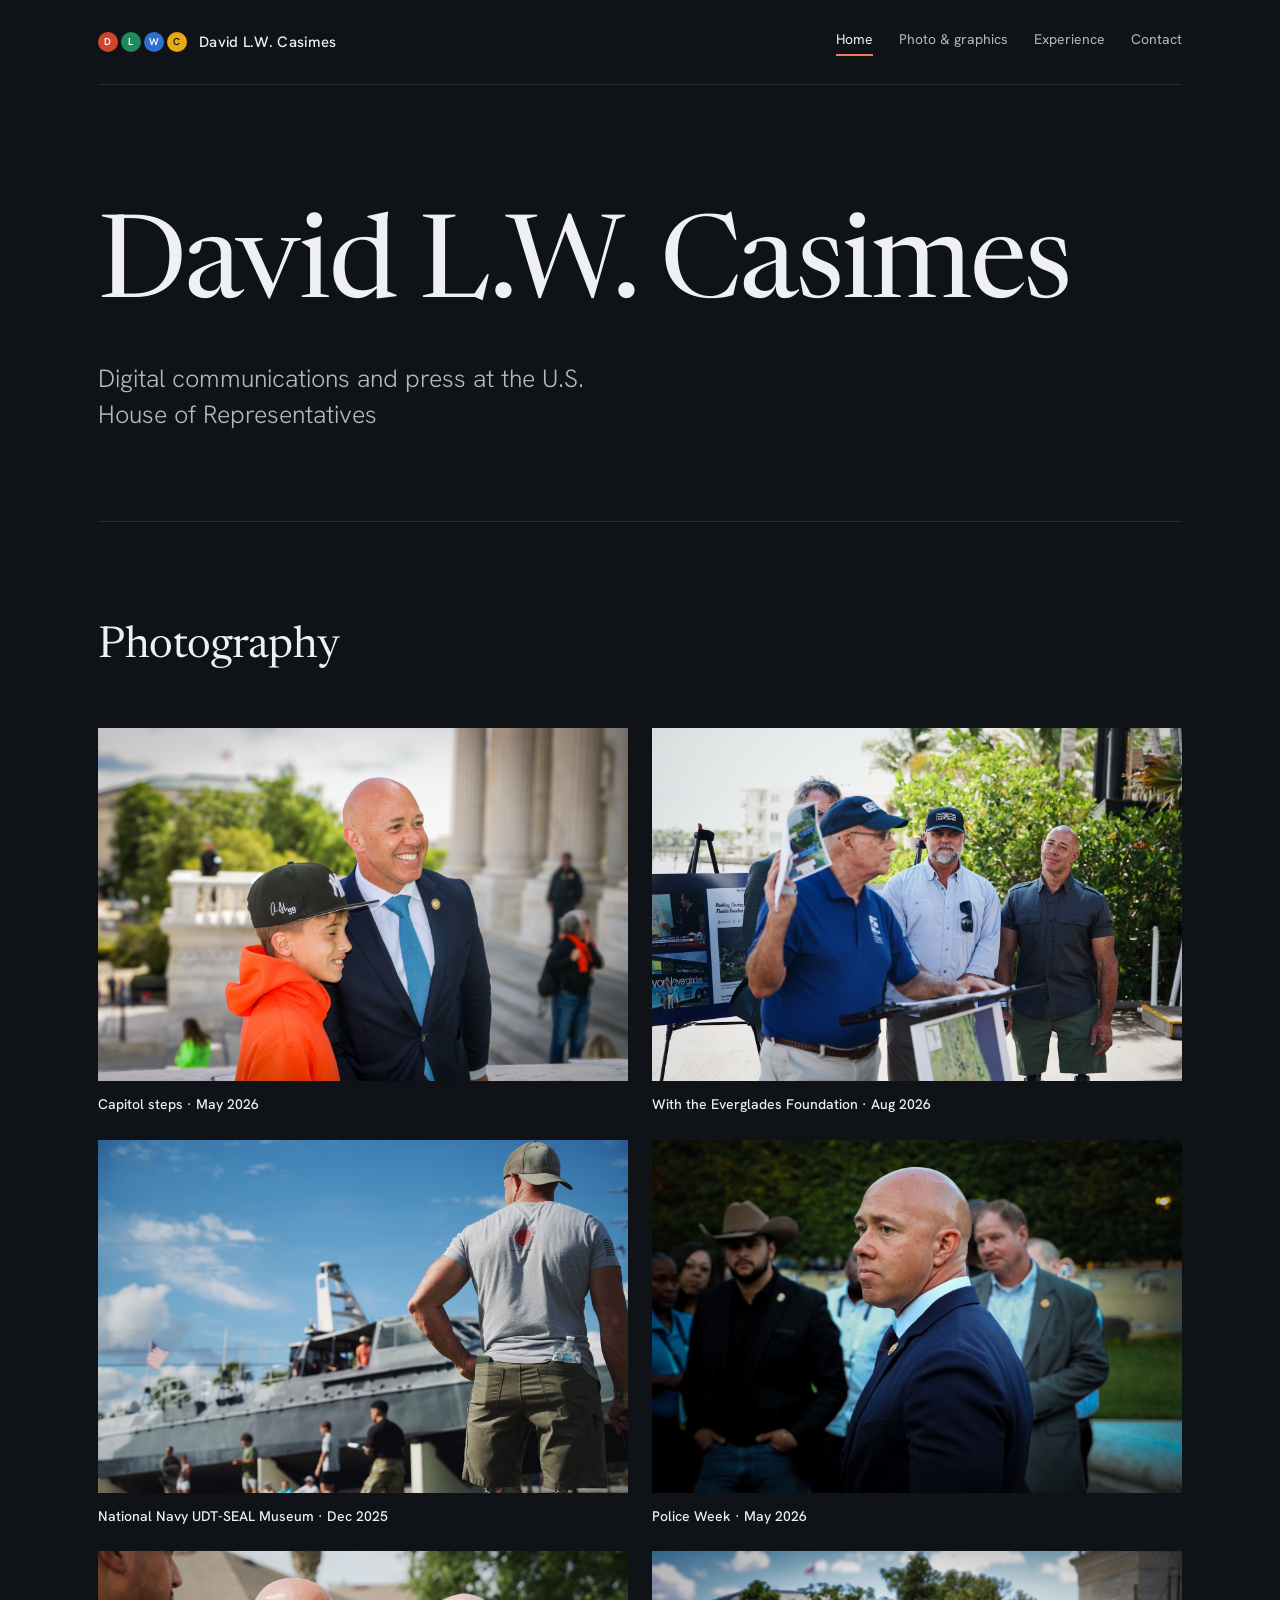
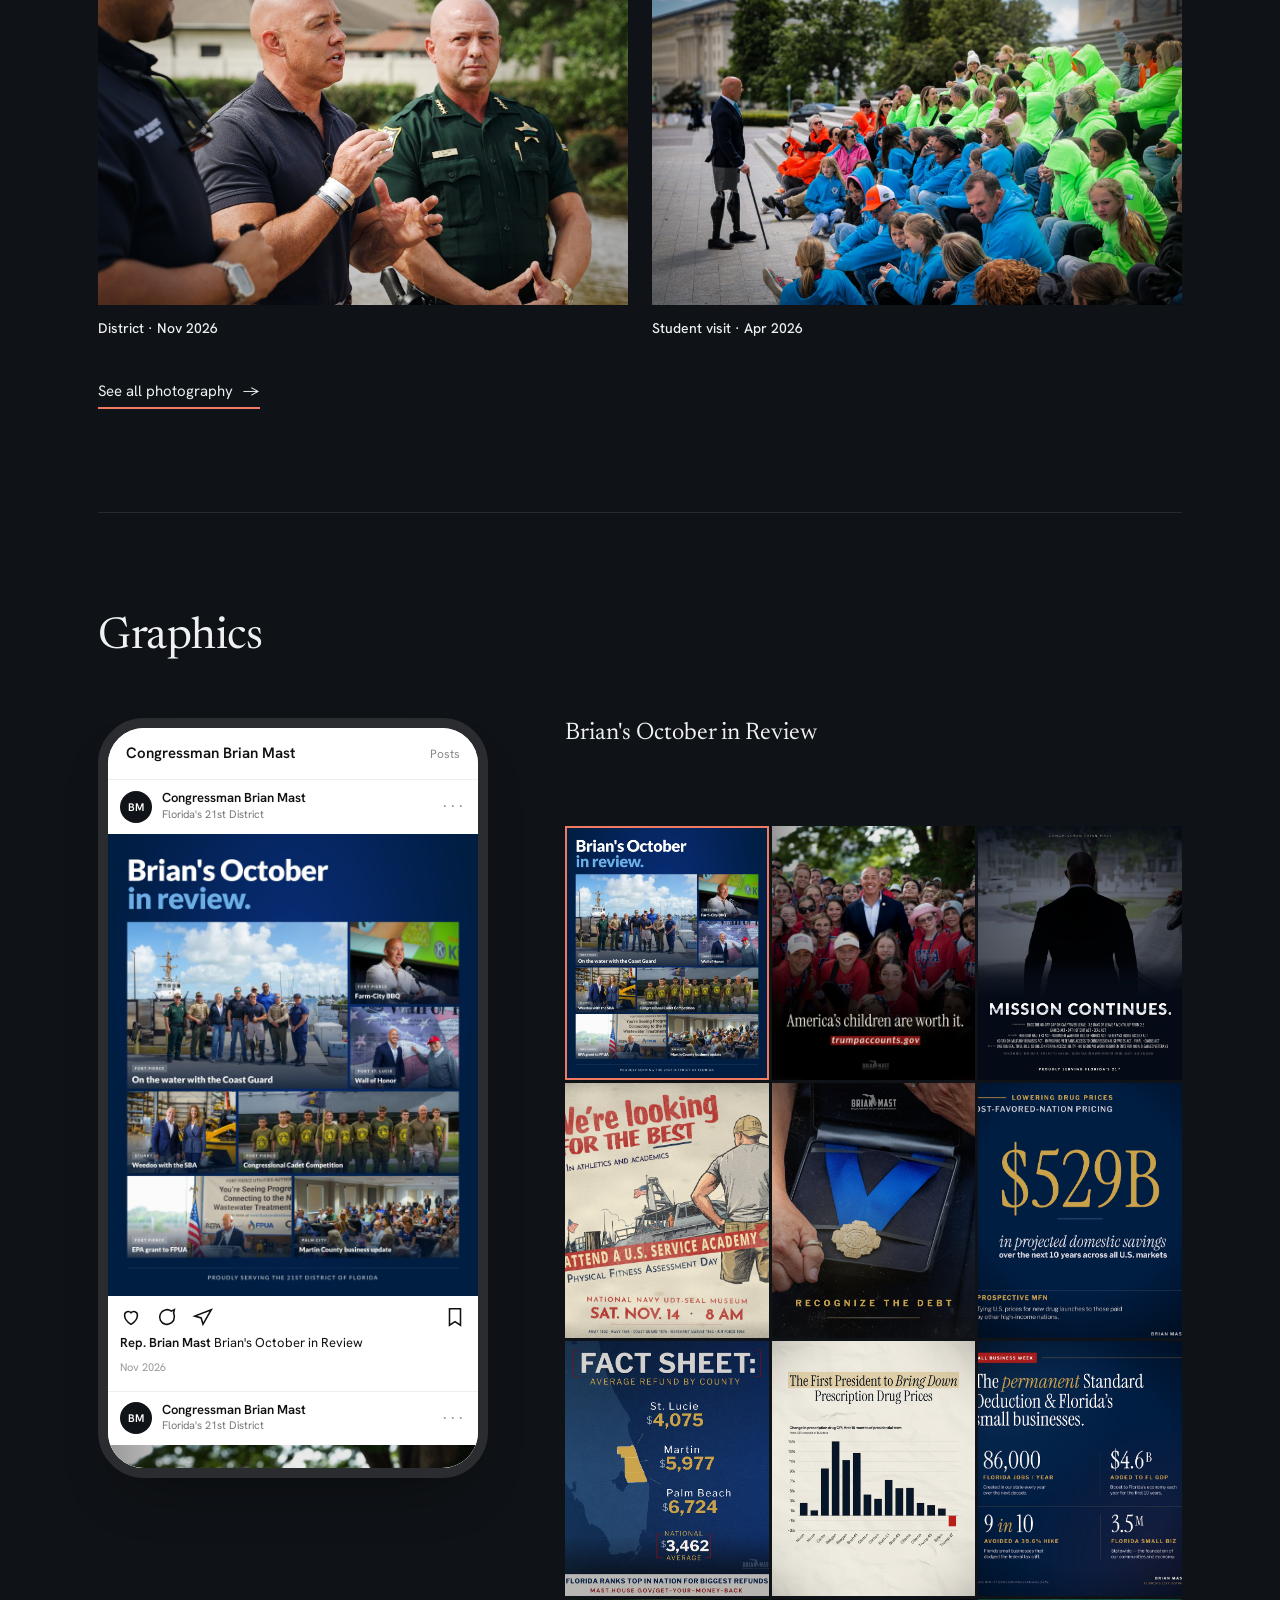
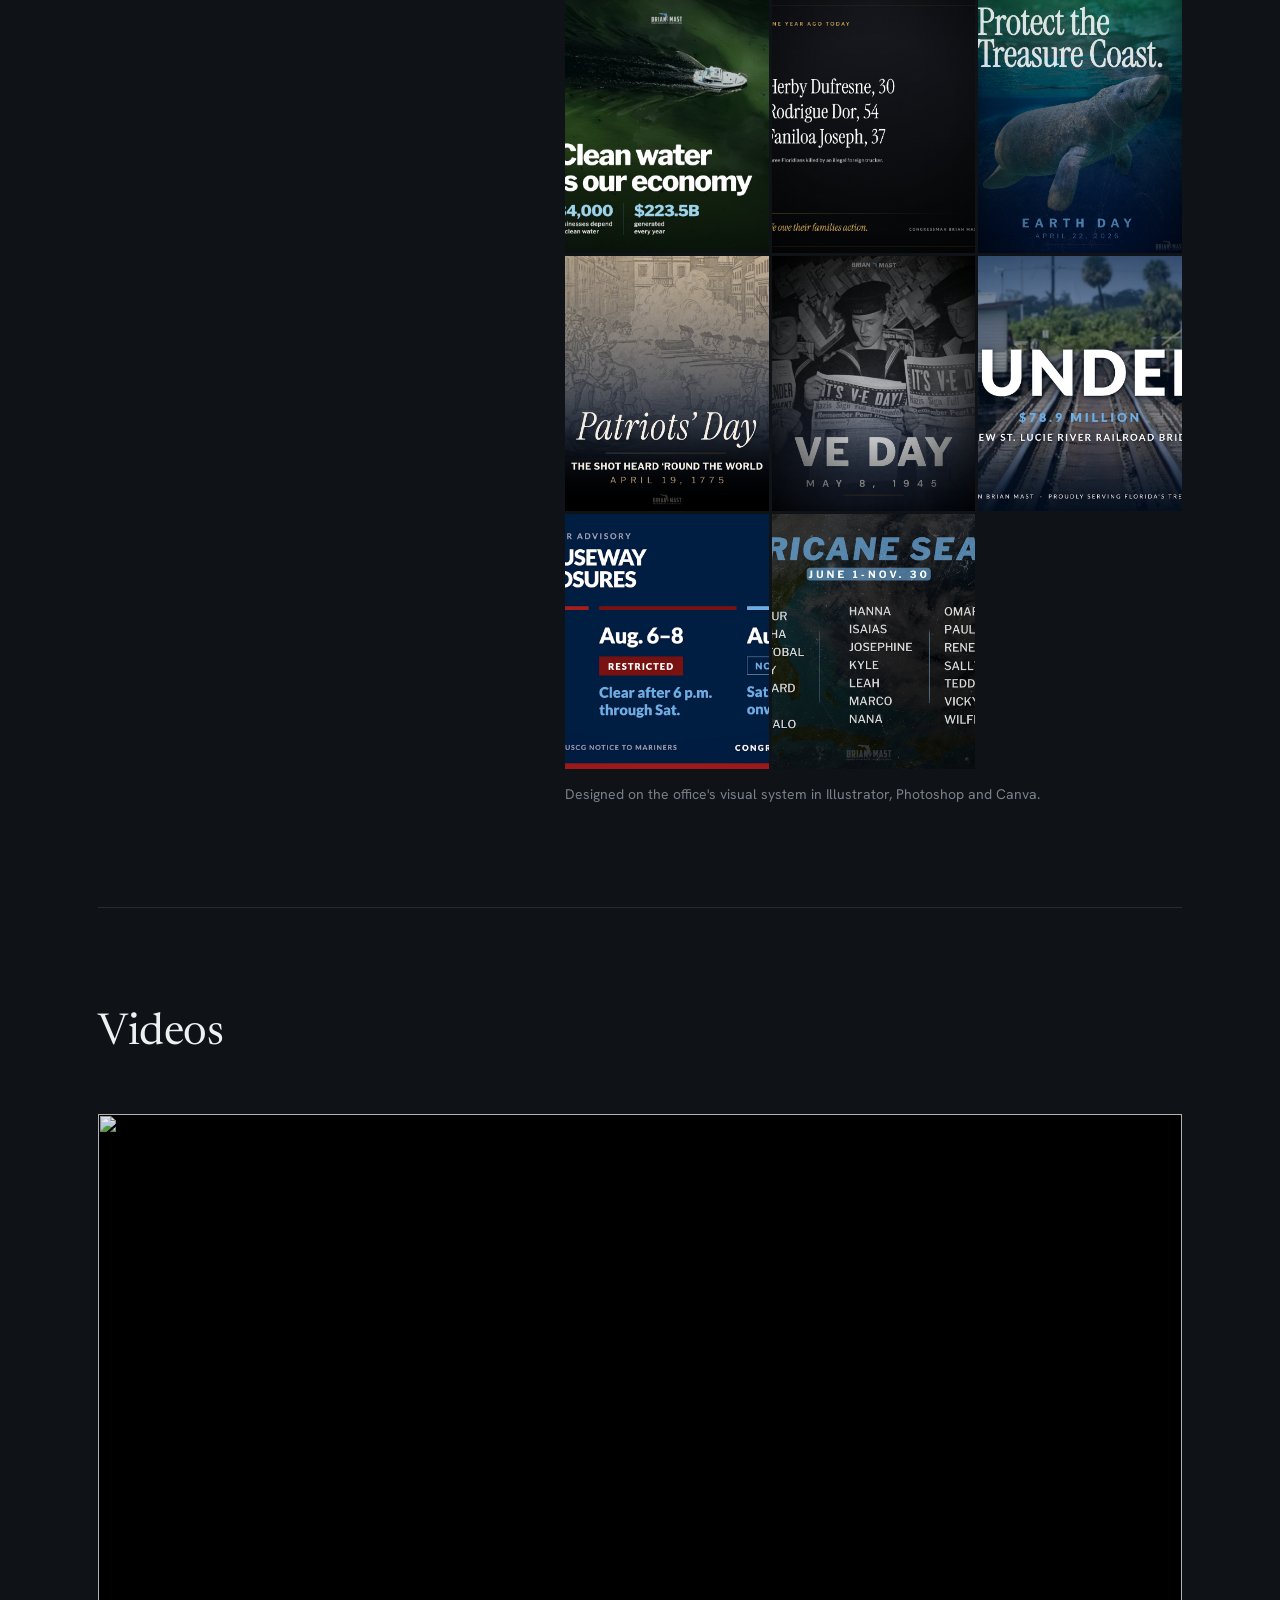
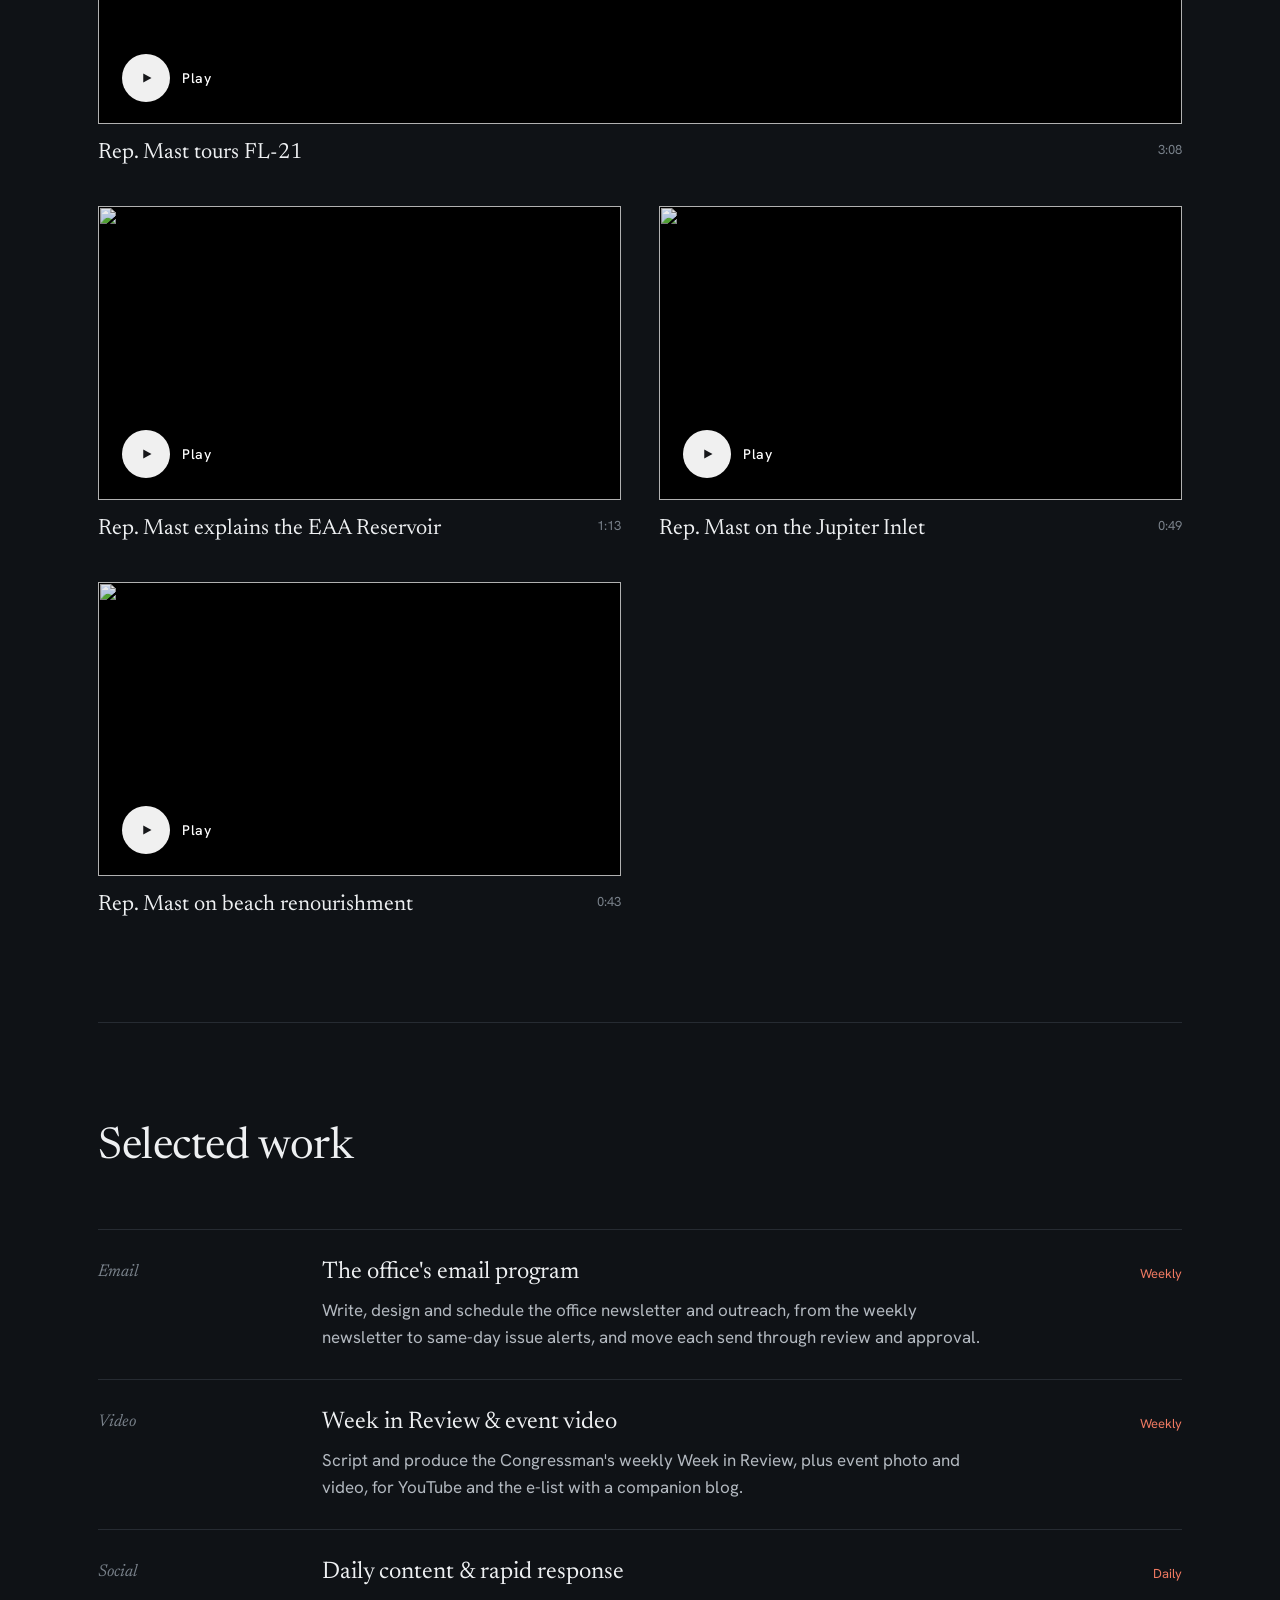
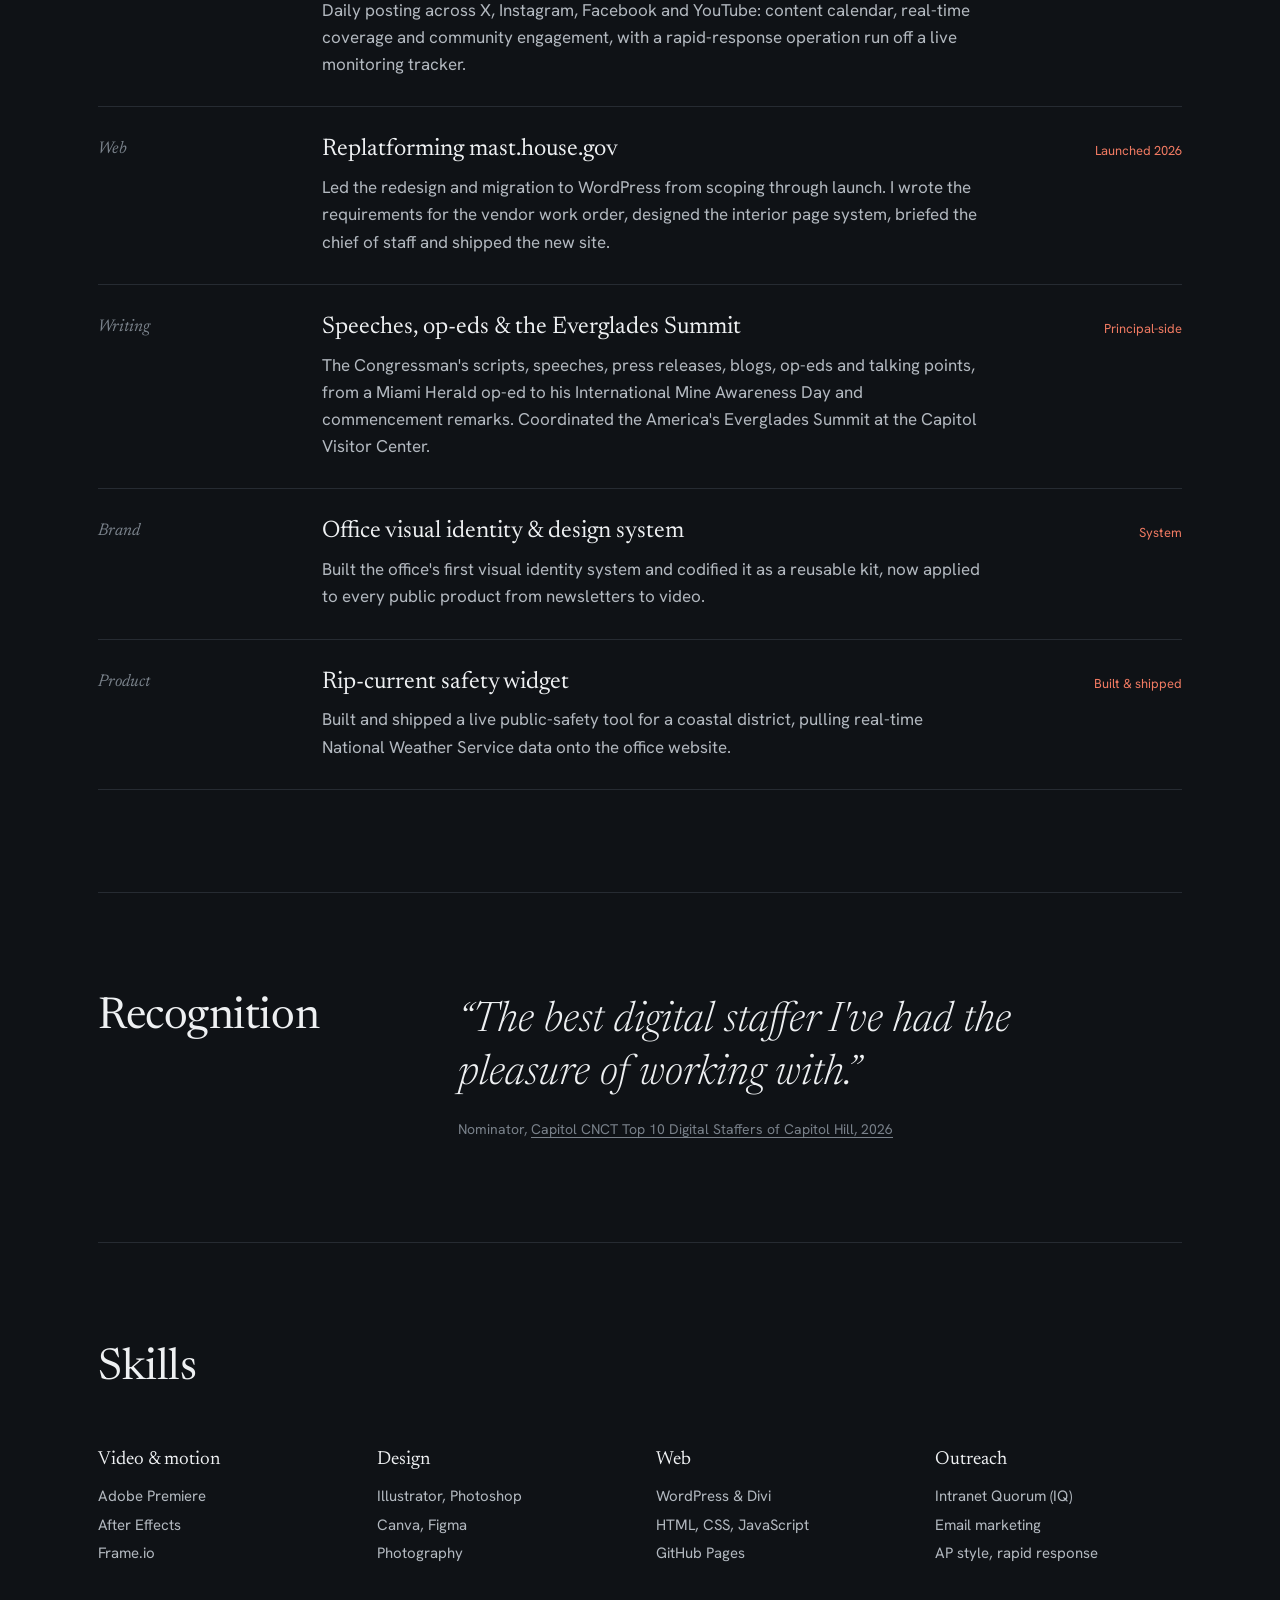
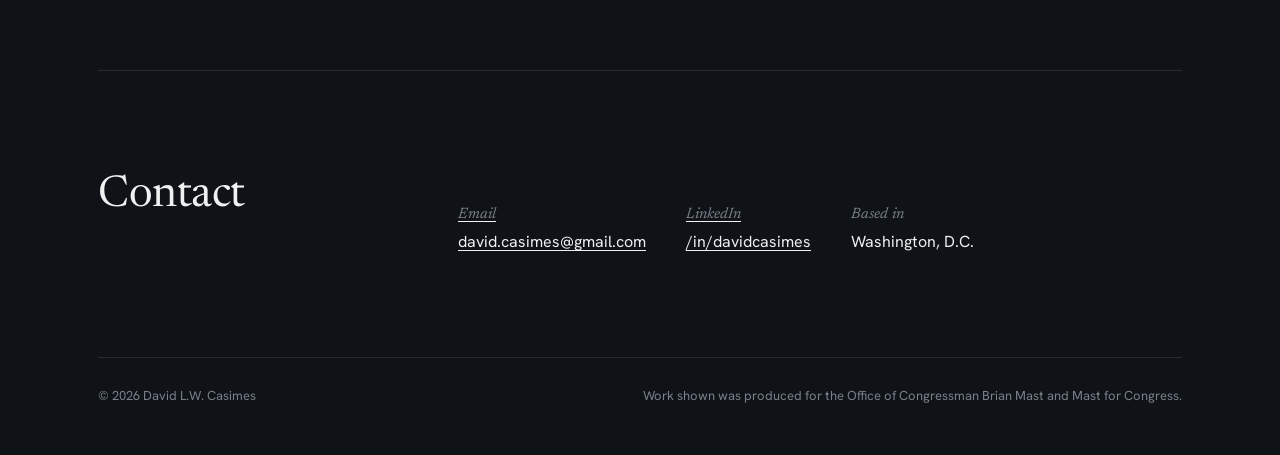
==== commit 20bf71f5: "Add files via upload" ====
--- a/index.html
+++ b/index.html
@@ -5,6 +5,18 @@
 <meta name="viewport" content="width=device-width, initial-scale=1">
 <title>David L.W. Casimes</title>
 <meta name="description" content="David L.W. Casimes: digital, press, design, photography and video in Washington, D.C.">
+<meta property="og:type" content="website">
+<meta property="og:site_name" content="David L.W. Casimes">
+<meta property="og:title" content="David L.W. Casimes">
+<meta property="og:description" content="Digital communications and press at the U.S. House of Representatives">
+<meta property="og:url" content="https://davidlwcasimes-ui.github.io/">
+<meta property="og:image" content="https://davidlwcasimes-ui.github.io/img/og.png">
+<meta property="og:image:width" content="1200">
+<meta property="og:image:height" content="630">
+<meta property="og:image:alt" content="D, L, W, C in four colored circles">
+<meta name="twitter:card" content="summary_large_image">
+<meta name="twitter:image" content="https://davidlwcasimes-ui.github.io/img/og.png">
+<link rel="apple-touch-icon" href="img/icon.png">
 <link rel="preconnect" href="https://fonts.googleapis.com">
 <link rel="preconnect" href="https://fonts.gstatic.com" crossorigin>
 <link href="https://fonts.googleapis.com/css2?family=Hanken+Grotesk:wght@300;400;500;600&family=Newsreader:ital,opsz,wght@0,6..72,300;0,6..72,400;1,6..72,300;1,6..72,400&display=swap" rel="stylesheet">
@@ -42,8 +54,8 @@
       <figcaption><b>Capitol steps · May 2026</b></figcaption>
     </figure>
     <figure class="wide photo">
-      <button class="shot" type="button"><img src="img/work/p04-flood-response.jpg" alt="Sheriff's high-water vehicle on a flooded residential street, a deputy pointing down the road" loading="lazy"></button>
-      <figcaption><b>District · Nov 2026</b></figcaption>
+      <button class="shot" type="button"><img src="img/work/p16-everglades-foundation.jpg" alt="Rep. Mast listening as a speaker holds up a map at an outdoor Everglades Foundation press event" loading="lazy"></button>
+      <figcaption><b>With the Everglades Foundation · Aug 2026</b></figcaption>
     </figure>
     <figure class="wide photo">
       <button class="shot" type="button"><img src="img/work/p02-vessel-blue-sky.jpg" alt="Man in a cap seen from behind, facing a gray military vessel under a bright blue sky with clouds" loading="lazy"></button>
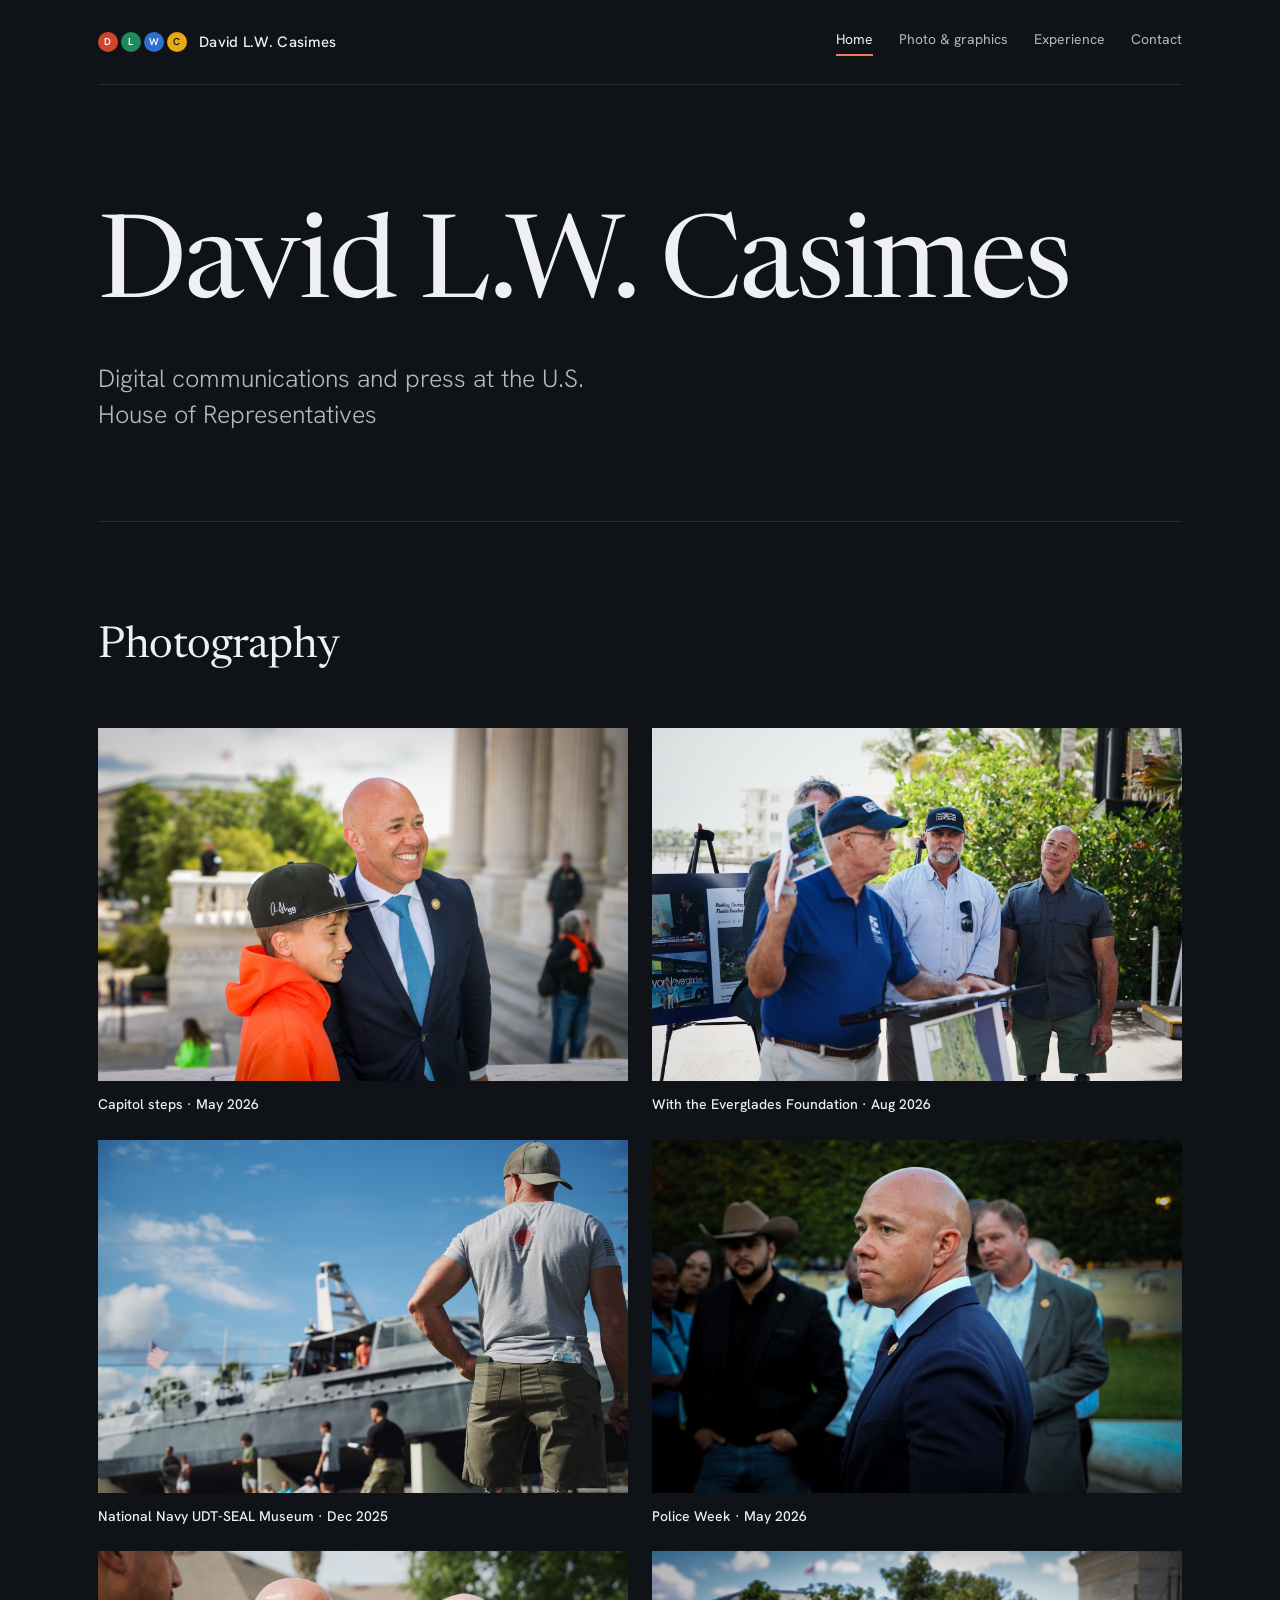
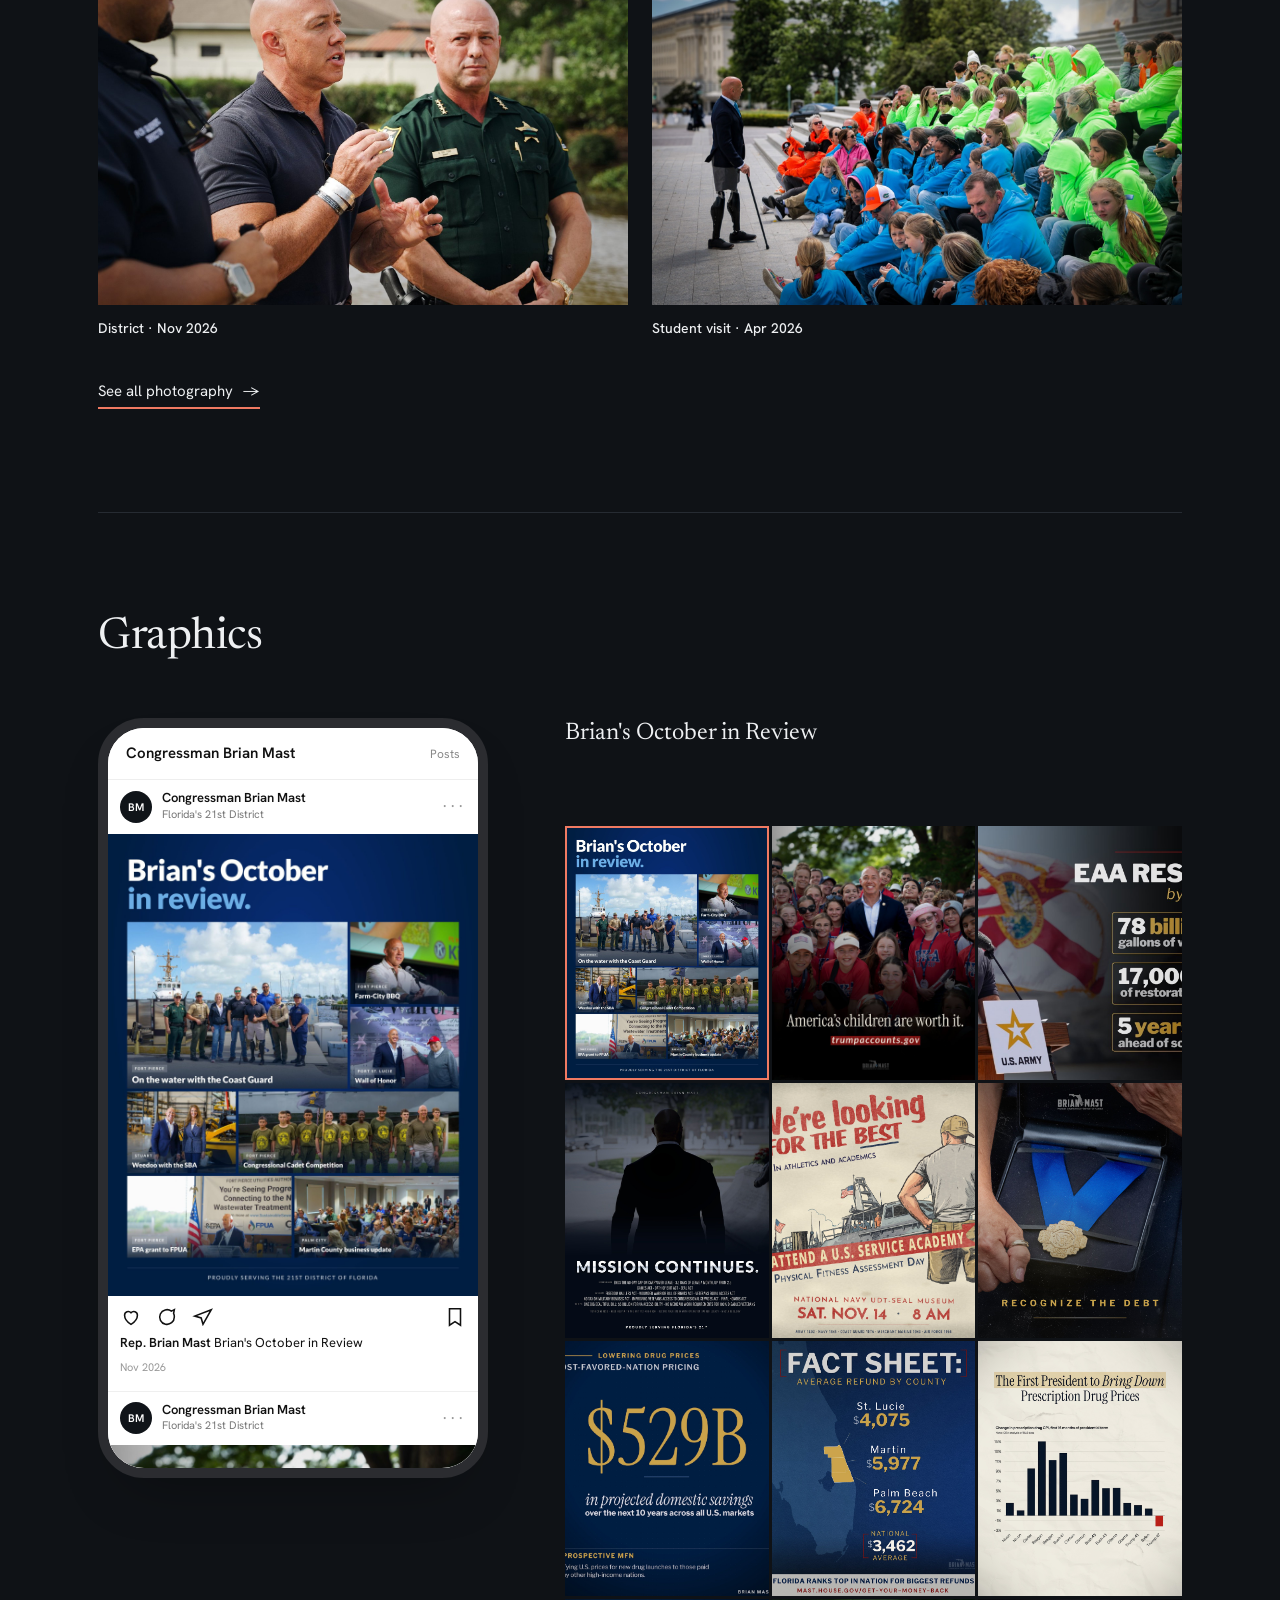
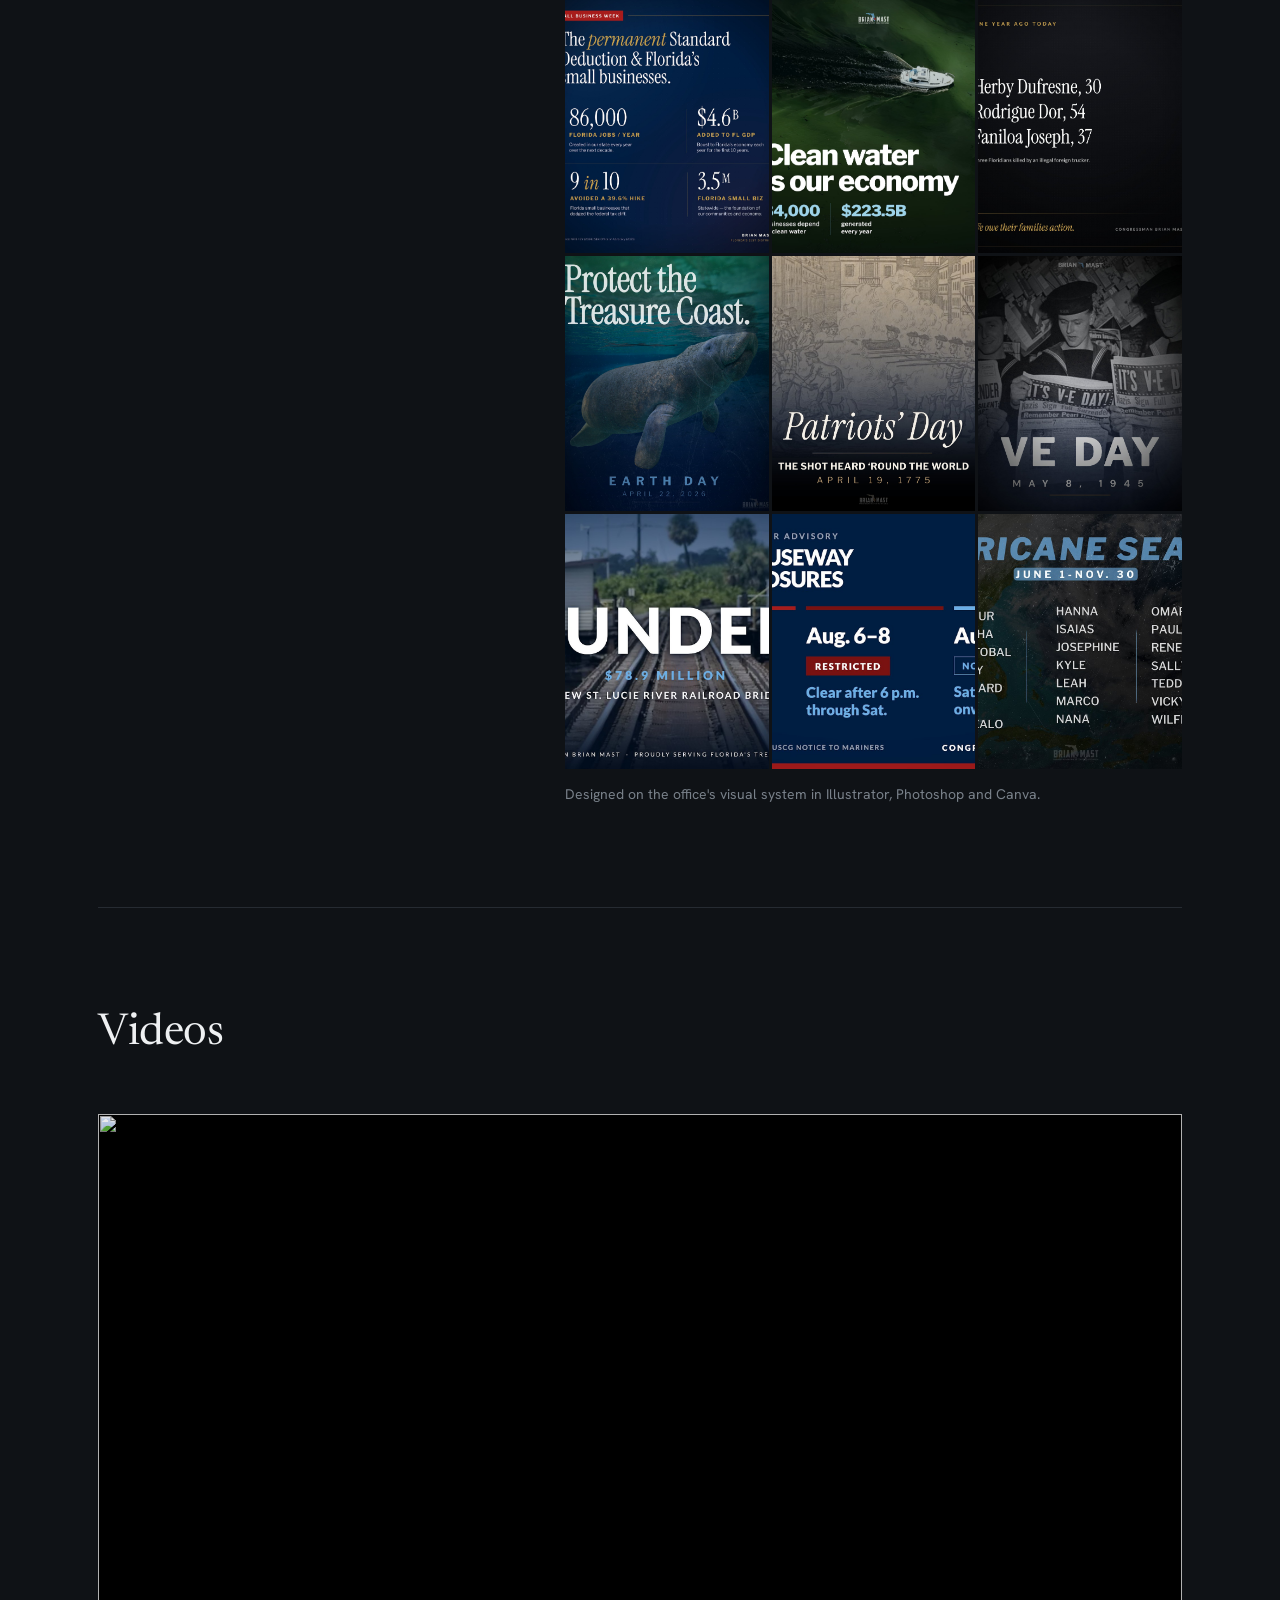
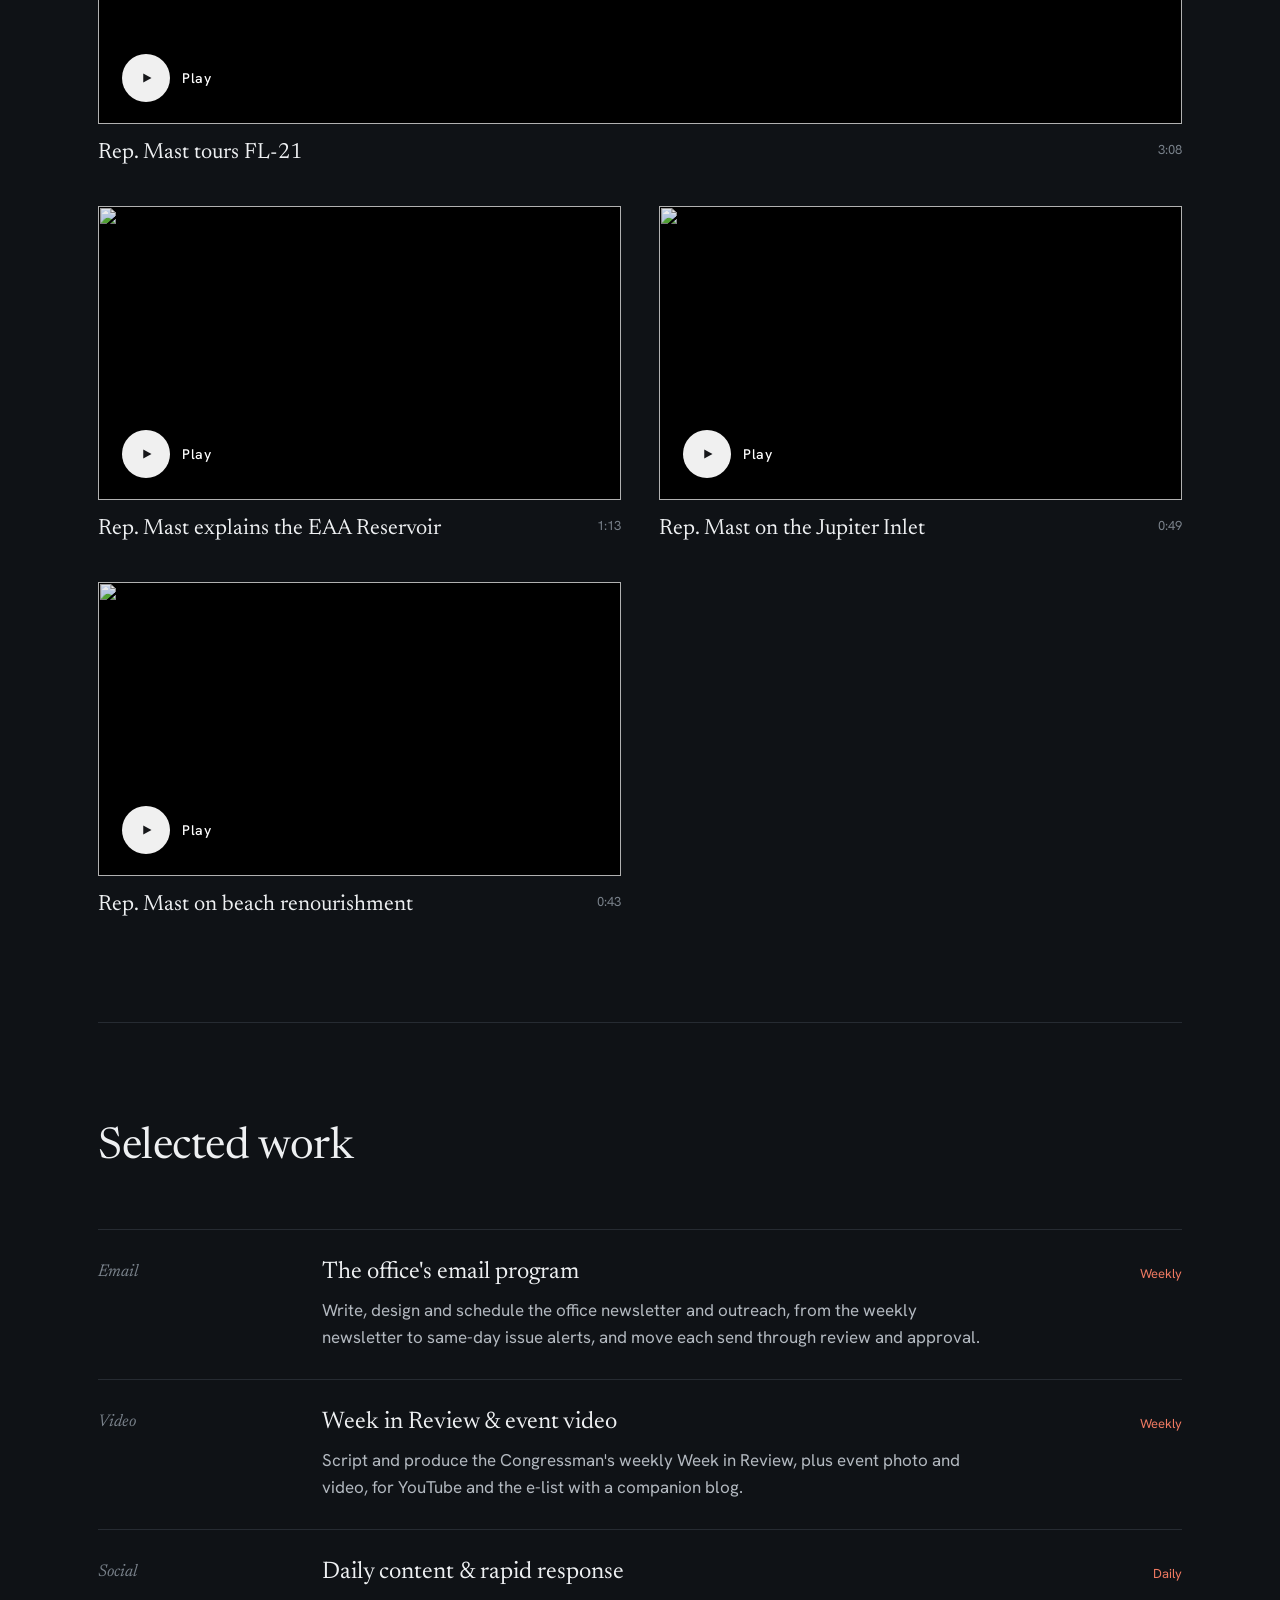
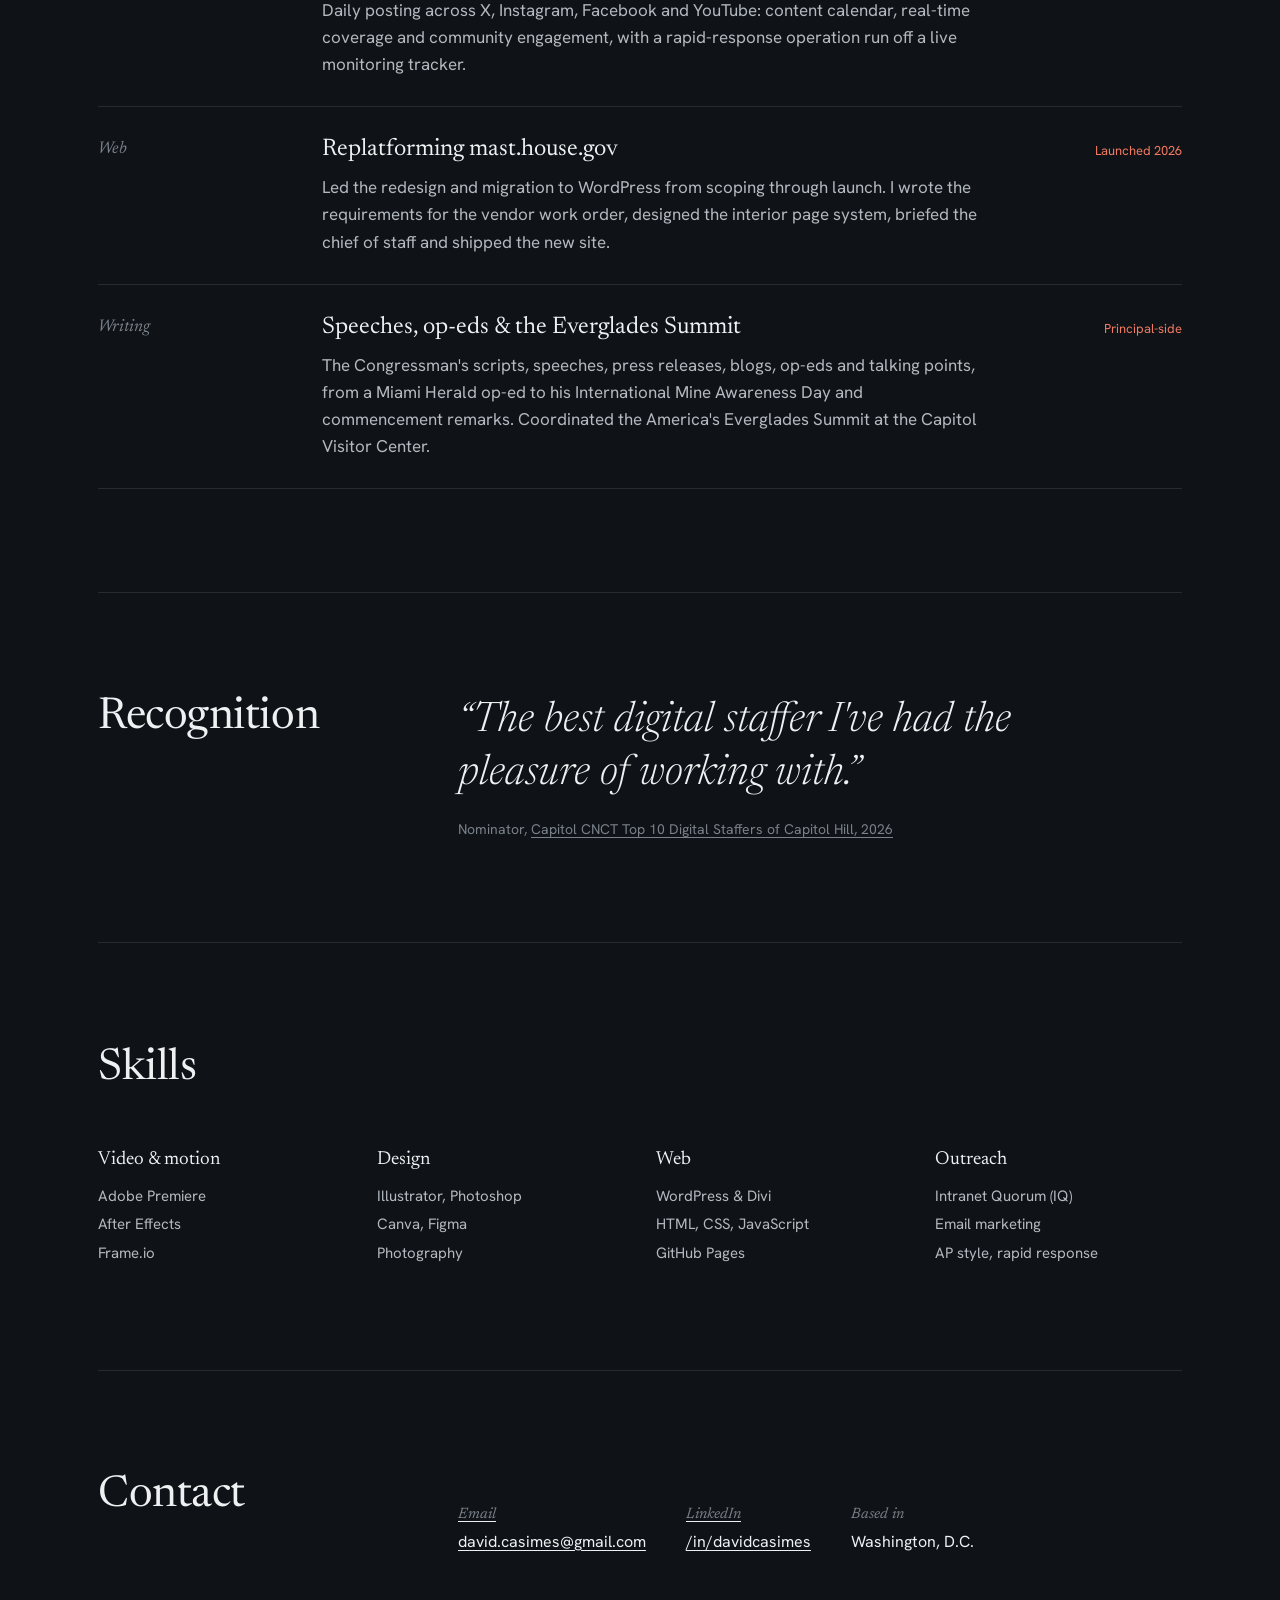
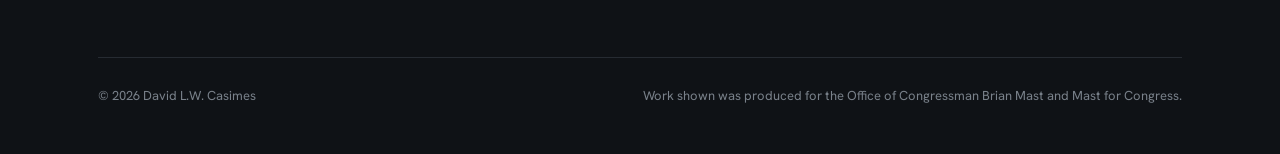
==== commit f8680b68: "Add files via upload" ====
--- a/index.html
+++ b/index.html
@@ -20,7 +20,7 @@
 <link rel="preconnect" href="https://fonts.googleapis.com">
 <link rel="preconnect" href="https://fonts.gstatic.com" crossorigin>
 <link href="https://fonts.googleapis.com/css2?family=Hanken+Grotesk:wght@300;400;500;600&family=Newsreader:ital,opsz,wght@0,6..72,300;0,6..72,400;1,6..72,300;1,6..72,400&display=swap" rel="stylesheet">
-<link rel="stylesheet" href="styles.css?v=7">
+<link rel="stylesheet" href="styles.css?v=8">
 <link rel="icon" href="data:image/svg+xml,%3Csvg xmlns='http://www.w3.org/2000/svg' viewBox='0 0 32 32'%3E%3Ccircle cx='16' cy='16' r='15' fill='%23d1452f'/%3E%3Ctext x='16' y='21.5' text-anchor='middle' font-family='Georgia,serif' font-size='16' fill='%23ffffff'%3ED%3C/text%3E%3C/svg%3E">
 </head>
 <body>
@@ -101,103 +101,110 @@
         </article>
         <article class="post" id="post-2" data-n="2">
           <header><span class="av" aria-hidden="true">BM</span><div><b>Congressman Brian Mast</b><small>Florida's 21st District</small></div><span class="dots" aria-hidden="true">···</span></header>
+          <img src="img/work/g18-eaa-by-the-numbers.jpg" alt="Rep. Mast at a U.S. Army podium in front of American and Florida flags, beside the headline EAA Reservoir by the numbers" loading="lazy">
+          <div class="acts" aria-hidden="true"><svg viewBox="0 0 24 24"><path d="M12 20s-7-4.4-7-10a4 4 0 0 1 7-2.6A4 4 0 0 1 19 10c0 5.6-7 10-7 10z"/></svg><svg viewBox="0 0 24 24"><path d="M20 12a8 8 0 1 1-3.2-6.4L20 4l-.8 4A8 8 0 0 1 20 12z"/></svg><svg viewBox="0 0 24 24"><path d="M21 4L3 11l7 2 2 7z"/></svg><svg class="sv" viewBox="0 0 24 24"><path d="M6 3h12v18l-6-4-6 4z"/></svg></div>
+          <p class="cap"><b>Rep. Brian Mast</b> EAA Reservoir by the Numbers</p>
+          <time>2026</time>
+        </article>
+        <article class="post" id="post-3" data-n="3">
+          <header><span class="av" aria-hidden="true">BM</span><div><b>Congressman Brian Mast</b><small>Florida's 21st District</small></div><span class="dots" aria-hidden="true">···</span></header>
           <img src="img/work/g01-mission-continues.jpg" alt="Silhouette of Rep. Mast from behind under the headline Mission Continues, with a list of veterans legislation set like film credits" loading="lazy">
           <div class="acts" aria-hidden="true"><svg viewBox="0 0 24 24"><path d="M12 20s-7-4.4-7-10a4 4 0 0 1 7-2.6A4 4 0 0 1 19 10c0 5.6-7 10-7 10z"/></svg><svg viewBox="0 0 24 24"><path d="M20 12a8 8 0 1 1-3.2-6.4L20 4l-.8 4A8 8 0 0 1 20 12z"/></svg><svg viewBox="0 0 24 24"><path d="M21 4L3 11l7 2 2 7z"/></svg><svg class="sv" viewBox="0 0 24 24"><path d="M6 3h12v18l-6-4-6 4z"/></svg></div>
           <p class="cap"><b>Rep. Brian Mast</b> Mission Continues</p>
           <time>Oct 2026</time>
         </article>
-        <article class="post" id="post-3" data-n="3">
+        <article class="post" id="post-4" data-n="4">
           <header><span class="av" aria-hidden="true">BM</span><div><b>Congressman Brian Mast</b><small>Florida's 21st District</small></div><span class="dots" aria-hidden="true">···</span></header>
           <img src="img/work/g03-service-academy-poster.jpg" alt="Illustrated retro recruiting poster: We're looking for the best, attend a U.S. Service Academy physical fitness assessment day, Sat. Nov. 14, 8 AM" loading="lazy">
           <div class="acts" aria-hidden="true"><svg viewBox="0 0 24 24"><path d="M12 20s-7-4.4-7-10a4 4 0 0 1 7-2.6A4 4 0 0 1 19 10c0 5.6-7 10-7 10z"/></svg><svg viewBox="0 0 24 24"><path d="M20 12a8 8 0 1 1-3.2-6.4L20 4l-.8 4A8 8 0 0 1 20 12z"/></svg><svg viewBox="0 0 24 24"><path d="M21 4L3 11l7 2 2 7z"/></svg><svg class="sv" viewBox="0 0 24 24"><path d="M6 3h12v18l-6-4-6 4z"/></svg></div>
           <p class="cap"><b>Rep. Brian Mast</b> We're Looking for the Best</p>
           <time>Oct 2026</time>
         </article>
-        <article class="post" id="post-4" data-n="4">
+        <article class="post" id="post-5" data-n="5">
           <header><span class="av" aria-hidden="true">BM</span><div><b>Congressman Brian Mast</b><small>Florida's 21st District</small></div><span class="dots" aria-hidden="true">···</span></header>
           <img src="img/work/g02-medal-of-sacrifice.jpg" alt="Close-up of hands holding the Medal of Sacrifice in its case, caption Recognize the Debt" loading="lazy">
           <div class="acts" aria-hidden="true"><svg viewBox="0 0 24 24"><path d="M12 20s-7-4.4-7-10a4 4 0 0 1 7-2.6A4 4 0 0 1 19 10c0 5.6-7 10-7 10z"/></svg><svg viewBox="0 0 24 24"><path d="M20 12a8 8 0 1 1-3.2-6.4L20 4l-.8 4A8 8 0 0 1 20 12z"/></svg><svg viewBox="0 0 24 24"><path d="M21 4L3 11l7 2 2 7z"/></svg><svg class="sv" viewBox="0 0 24 24"><path d="M6 3h12v18l-6-4-6 4z"/></svg></div>
           <p class="cap"><b>Rep. Brian Mast</b> Medal of Sacrifice</p>
           <time>May 2026</time>
         </article>
-        <article class="post" id="post-5" data-n="5">
+        <article class="post" id="post-6" data-n="6">
           <header><span class="av" aria-hidden="true">BM</span><div><b>Congressman Brian Mast</b><small>Florida's 21st District</small></div><span class="dots" aria-hidden="true">···</span></header>
           <img src="img/work/g06-mfn-529b.jpg" alt="Navy graphic with a large gold $529B: projected domestic savings from most-favored-nation drug pricing" loading="lazy">
           <div class="acts" aria-hidden="true"><svg viewBox="0 0 24 24"><path d="M12 20s-7-4.4-7-10a4 4 0 0 1 7-2.6A4 4 0 0 1 19 10c0 5.6-7 10-7 10z"/></svg><svg viewBox="0 0 24 24"><path d="M20 12a8 8 0 1 1-3.2-6.4L20 4l-.8 4A8 8 0 0 1 20 12z"/></svg><svg viewBox="0 0 24 24"><path d="M21 4L3 11l7 2 2 7z"/></svg><svg class="sv" viewBox="0 0 24 24"><path d="M6 3h12v18l-6-4-6 4z"/></svg></div>
           <p class="cap"><b>Rep. Brian Mast</b> $529B: Most-Favored-Nation Pricing</p>
           <time>May 2026</time>
         </article>
-        <article class="post" id="post-6" data-n="6">
+        <article class="post" id="post-7" data-n="7">
           <header><span class="av" aria-hidden="true">BM</span><div><b>Congressman Brian Mast</b><small>Florida's 21st District</small></div><span class="dots" aria-hidden="true">···</span></header>
           <img src="img/work/g08-tax-fact-sheet.jpg" alt="Fact sheet: average tax refund by county, with a map highlighting St. Lucie, Martin and Palm Beach and the national average" loading="lazy">
           <div class="acts" aria-hidden="true"><svg viewBox="0 0 24 24"><path d="M12 20s-7-4.4-7-10a4 4 0 0 1 7-2.6A4 4 0 0 1 19 10c0 5.6-7 10-7 10z"/></svg><svg viewBox="0 0 24 24"><path d="M20 12a8 8 0 1 1-3.2-6.4L20 4l-.8 4A8 8 0 0 1 20 12z"/></svg><svg viewBox="0 0 24 24"><path d="M21 4L3 11l7 2 2 7z"/></svg><svg class="sv" viewBox="0 0 24 24"><path d="M6 3h12v18l-6-4-6 4z"/></svg></div>
           <p class="cap"><b>Rep. Brian Mast</b> Average Refund by County</p>
           <time>Apr 2026</time>
         </article>
-        <article class="post" id="post-7" data-n="7">
+        <article class="post" id="post-8" data-n="8">
           <header><span class="av" aria-hidden="true">BM</span><div><b>Congressman Brian Mast</b><small>Florida's 21st District</small></div><span class="dots" aria-hidden="true">···</span></header>
           <img src="img/work/g09-rx-prices.jpg" alt="Bar chart on textured paper showing change in prescription drug prices by presidential term" loading="lazy">
           <div class="acts" aria-hidden="true"><svg viewBox="0 0 24 24"><path d="M12 20s-7-4.4-7-10a4 4 0 0 1 7-2.6A4 4 0 0 1 19 10c0 5.6-7 10-7 10z"/></svg><svg viewBox="0 0 24 24"><path d="M20 12a8 8 0 1 1-3.2-6.4L20 4l-.8 4A8 8 0 0 1 20 12z"/></svg><svg viewBox="0 0 24 24"><path d="M21 4L3 11l7 2 2 7z"/></svg><svg class="sv" viewBox="0 0 24 24"><path d="M6 3h12v18l-6-4-6 4z"/></svg></div>
           <p class="cap"><b>Rep. Brian Mast</b> Prescription Drug Prices</p>
           <time>Jun 2026</time>
         </article>
-        <article class="post" id="post-8" data-n="8">
+        <article class="post" id="post-9" data-n="9">
           <header><span class="av" aria-hidden="true">BM</span><div><b>Congressman Brian Mast</b><small>Florida's 21st District</small></div><span class="dots" aria-hidden="true">···</span></header>
           <img src="img/work/g07-small-business.jpg" alt="Small Business Week graphic: the permanent standard deduction and Florida's small businesses, four statistics" loading="lazy">
           <div class="acts" aria-hidden="true"><svg viewBox="0 0 24 24"><path d="M12 20s-7-4.4-7-10a4 4 0 0 1 7-2.6A4 4 0 0 1 19 10c0 5.6-7 10-7 10z"/></svg><svg viewBox="0 0 24 24"><path d="M20 12a8 8 0 1 1-3.2-6.4L20 4l-.8 4A8 8 0 0 1 20 12z"/></svg><svg viewBox="0 0 24 24"><path d="M21 4L3 11l7 2 2 7z"/></svg><svg class="sv" viewBox="0 0 24 24"><path d="M6 3h12v18l-6-4-6 4z"/></svg></div>
           <p class="cap"><b>Rep. Brian Mast</b> Small Business Week</p>
           <time>May 2026</time>
         </article>
-        <article class="post" id="post-9" data-n="9">
+        <article class="post" id="post-10" data-n="10">
           <header><span class="av" aria-hidden="true">BM</span><div><b>Congressman Brian Mast</b><small>Florida's 21st District</small></div><span class="dots" aria-hidden="true">···</span></header>
           <img src="img/work/g05-clean-water-economy.jpg" alt="Aerial photo of a boat on green water with the headline Clean water is our economy: 84,000 businesses, $223.5B generated every year" loading="lazy">
           <div class="acts" aria-hidden="true"><svg viewBox="0 0 24 24"><path d="M12 20s-7-4.4-7-10a4 4 0 0 1 7-2.6A4 4 0 0 1 19 10c0 5.6-7 10-7 10z"/></svg><svg viewBox="0 0 24 24"><path d="M20 12a8 8 0 1 1-3.2-6.4L20 4l-.8 4A8 8 0 0 1 20 12z"/></svg><svg viewBox="0 0 24 24"><path d="M21 4L3 11l7 2 2 7z"/></svg><svg class="sv" viewBox="0 0 24 24"><path d="M6 3h12v18l-6-4-6 4z"/></svg></div>
           <p class="cap"><b>Rep. Brian Mast</b> Clean Water Is Our Economy</p>
           <time>Jul 2026</time>
         </article>
-        <article class="post" id="post-10" data-n="10">
+        <article class="post" id="post-11" data-n="11">
           <header><span class="av" aria-hidden="true">BM</span><div><b>Congressman Brian Mast</b><small>Florida's 21st District</small></div><span class="dots" aria-hidden="true">···</span></header>
           <img src="img/work/g10-memorial.jpg" alt="Black memorial graphic, One Year Ago Today, listing three names and ages, We owe their families action" loading="lazy">
           <div class="acts" aria-hidden="true"><svg viewBox="0 0 24 24"><path d="M12 20s-7-4.4-7-10a4 4 0 0 1 7-2.6A4 4 0 0 1 19 10c0 5.6-7 10-7 10z"/></svg><svg viewBox="0 0 24 24"><path d="M20 12a8 8 0 1 1-3.2-6.4L20 4l-.8 4A8 8 0 0 1 20 12z"/></svg><svg viewBox="0 0 24 24"><path d="M21 4L3 11l7 2 2 7z"/></svg><svg class="sv" viewBox="0 0 24 24"><path d="M6 3h12v18l-6-4-6 4z"/></svg></div>
           <p class="cap"><b>Rep. Brian Mast</b> One Year Ago Today</p>
           <time>Aug 2026</time>
         </article>
-        <article class="post" id="post-11" data-n="11">
+        <article class="post" id="post-12" data-n="12">
           <header><span class="av" aria-hidden="true">BM</span><div><b>Congressman Brian Mast</b><small>Florida's 21st District</small></div><span class="dots" aria-hidden="true">···</span></header>
           <img src="img/work/g11-earth-day.jpg" alt="Underwater photo of a manatee with the headline Protect the Treasure Coast, Earth Day April 22, 2026" loading="lazy">
           <div class="acts" aria-hidden="true"><svg viewBox="0 0 24 24"><path d="M12 20s-7-4.4-7-10a4 4 0 0 1 7-2.6A4 4 0 0 1 19 10c0 5.6-7 10-7 10z"/></svg><svg viewBox="0 0 24 24"><path d="M20 12a8 8 0 1 1-3.2-6.4L20 4l-.8 4A8 8 0 0 1 20 12z"/></svg><svg viewBox="0 0 24 24"><path d="M21 4L3 11l7 2 2 7z"/></svg><svg class="sv" viewBox="0 0 24 24"><path d="M6 3h12v18l-6-4-6 4z"/></svg></div>
           <p class="cap"><b>Rep. Brian Mast</b> Protect the Treasure Coast</p>
           <time>Apr 2026</time>
         </article>
-        <article class="post" id="post-12" data-n="12">
+        <article class="post" id="post-13" data-n="13">
           <header><span class="av" aria-hidden="true">BM</span><div><b>Congressman Brian Mast</b><small>Florida's 21st District</small></div><span class="dots" aria-hidden="true">···</span></header>
           <img src="img/work/g12-patriots-day.jpg" alt="Patriots' Day graphic over a faded engraving of the battle at Lexington, The shot heard round the world, April 19, 1775" loading="lazy">
           <div class="acts" aria-hidden="true"><svg viewBox="0 0 24 24"><path d="M12 20s-7-4.4-7-10a4 4 0 0 1 7-2.6A4 4 0 0 1 19 10c0 5.6-7 10-7 10z"/></svg><svg viewBox="0 0 24 24"><path d="M20 12a8 8 0 1 1-3.2-6.4L20 4l-.8 4A8 8 0 0 1 20 12z"/></svg><svg viewBox="0 0 24 24"><path d="M21 4L3 11l7 2 2 7z"/></svg><svg class="sv" viewBox="0 0 24 24"><path d="M6 3h12v18l-6-4-6 4z"/></svg></div>
           <p class="cap"><b>Rep. Brian Mast</b> Patriots' Day</p>
           <time>Apr 2026</time>
         </article>
-        <article class="post" id="post-13" data-n="13">
+        <article class="post" id="post-14" data-n="14">
           <header><span class="av" aria-hidden="true">BM</span><div><b>Congressman Brian Mast</b><small>Florida's 21st District</small></div><span class="dots" aria-hidden="true">···</span></header>
           <img src="img/work/g15-ve-day.jpg" alt="VE Day, May 8, 1945, over a monochrome archival photo of a sailor reading the newspaper headline" loading="lazy">
           <div class="acts" aria-hidden="true"><svg viewBox="0 0 24 24"><path d="M12 20s-7-4.4-7-10a4 4 0 0 1 7-2.6A4 4 0 0 1 19 10c0 5.6-7 10-7 10z"/></svg><svg viewBox="0 0 24 24"><path d="M20 12a8 8 0 1 1-3.2-6.4L20 4l-.8 4A8 8 0 0 1 20 12z"/></svg><svg viewBox="0 0 24 24"><path d="M21 4L3 11l7 2 2 7z"/></svg><svg class="sv" viewBox="0 0 24 24"><path d="M6 3h12v18l-6-4-6 4z"/></svg></div>
           <p class="cap"><b>Rep. Brian Mast</b> VE Day</p>
           <time>May 2026</time>
         </article>
-        <article class="post" id="post-14" data-n="14">
+        <article class="post" id="post-15" data-n="15">
           <header><span class="av" aria-hidden="true">BM</span><div><b>Congressman Brian Mast</b><small>Florida's 21st District</small></div><span class="dots" aria-hidden="true">···</span></header>
           <img src="img/work/g04-bridge-funded.jpg" alt="FUNDED: $78.9 million for a new St. Lucie River railroad bridge, over a photo of the existing bridge" loading="lazy">
           <div class="acts" aria-hidden="true"><svg viewBox="0 0 24 24"><path d="M12 20s-7-4.4-7-10a4 4 0 0 1 7-2.6A4 4 0 0 1 19 10c0 5.6-7 10-7 10z"/></svg><svg viewBox="0 0 24 24"><path d="M20 12a8 8 0 1 1-3.2-6.4L20 4l-.8 4A8 8 0 0 1 20 12z"/></svg><svg viewBox="0 0 24 24"><path d="M21 4L3 11l7 2 2 7z"/></svg><svg class="sv" viewBox="0 0 24 24"><path d="M6 3h12v18l-6-4-6 4z"/></svg></div>
           <p class="cap"><b>Rep. Brian Mast</b> FUNDED: St. Lucie River Bridge</p>
           <time>Aug 2026</time>
         </article>
-        <article class="post" id="post-15" data-n="15">
+        <article class="post" id="post-16" data-n="16">
           <header><span class="av" aria-hidden="true">BM</span><div><b>Congressman Brian Mast</b><small>Florida's 21st District</small></div><span class="dots" aria-hidden="true">···</span></header>
           <img src="img/work/g14-causeway-closures.jpg" alt="Boater advisory for North Causeway bridge closures in Fort Pierce, three date columns with closed, restricted and normal status" loading="lazy">
           <div class="acts" aria-hidden="true"><svg viewBox="0 0 24 24"><path d="M12 20s-7-4.4-7-10a4 4 0 0 1 7-2.6A4 4 0 0 1 19 10c0 5.6-7 10-7 10z"/></svg><svg viewBox="0 0 24 24"><path d="M20 12a8 8 0 1 1-3.2-6.4L20 4l-.8 4A8 8 0 0 1 20 12z"/></svg><svg viewBox="0 0 24 24"><path d="M21 4L3 11l7 2 2 7z"/></svg><svg class="sv" viewBox="0 0 24 24"><path d="M6 3h12v18l-6-4-6 4z"/></svg></div>
           <p class="cap"><b>Rep. Brian Mast</b> North Causeway Bridge Closures</p>
           <time>Jul 2026</time>
         </article>
-        <article class="post" id="post-16" data-n="16">
+        <article class="post" id="post-17" data-n="17">
           <header><span class="av" aria-hidden="true">BM</span><div><b>Congressman Brian Mast</b><small>Florida's 21st District</small></div><span class="dots" aria-hidden="true">···</span></header>
           <img src="img/work/g13-hurricane-season.jpg" alt="Hurricane Season June 1 to November 30 banner listing the 2026 storm names in three columns" loading="lazy">
           <div class="acts" aria-hidden="true"><svg viewBox="0 0 24 24"><path d="M12 20s-7-4.4-7-10a4 4 0 0 1 7-2.6A4 4 0 0 1 19 10c0 5.6-7 10-7 10z"/></svg><svg viewBox="0 0 24 24"><path d="M20 12a8 8 0 1 1-3.2-6.4L20 4l-.8 4A8 8 0 0 1 20 12z"/></svg><svg viewBox="0 0 24 24"><path d="M21 4L3 11l7 2 2 7z"/></svg><svg class="sv" viewBox="0 0 24 24"><path d="M6 3h12v18l-6-4-6 4z"/></svg></div>
@@ -211,21 +218,22 @@
       <div class="grid3">
         <button type="button" data-n="0" aria-label="Show Brian's October in Review in the feed"><img src="img/work/g16-october-recap.jpg" alt="" loading="lazy"></button>
         <button type="button" data-n="1" aria-label="Show America's Children Are Worth It in the feed"><img src="img/work/g17-americas-children.jpg" alt="" loading="lazy"></button>
-        <button type="button" data-n="2" aria-label="Show Mission Continues in the feed"><img src="img/work/g01-mission-continues.jpg" alt="" loading="lazy"></button>
-        <button type="button" data-n="3" aria-label="Show We're Looking for the Best in the feed"><img src="img/work/g03-service-academy-poster.jpg" alt="" loading="lazy"></button>
-        <button type="button" data-n="4" aria-label="Show Medal of Sacrifice in the feed"><img src="img/work/g02-medal-of-sacrifice.jpg" alt="" loading="lazy"></button>
-        <button type="button" data-n="5" aria-label="Show $529B: Most-Favored-Nation Pricing in the feed"><img src="img/work/g06-mfn-529b.jpg" alt="" loading="lazy"></button>
-        <button type="button" data-n="6" aria-label="Show Average Refund by County in the feed"><img src="img/work/g08-tax-fact-sheet.jpg" alt="" loading="lazy"></button>
-        <button type="button" data-n="7" aria-label="Show Prescription Drug Prices in the feed"><img src="img/work/g09-rx-prices.jpg" alt="" loading="lazy"></button>
-        <button type="button" data-n="8" aria-label="Show Small Business Week in the feed"><img src="img/work/g07-small-business.jpg" alt="" loading="lazy"></button>
-        <button type="button" data-n="9" aria-label="Show Clean Water Is Our Economy in the feed"><img src="img/work/g05-clean-water-economy.jpg" alt="" loading="lazy"></button>
-        <button type="button" data-n="10" aria-label="Show One Year Ago Today in the feed"><img src="img/work/g10-memorial.jpg" alt="" loading="lazy"></button>
-        <button type="button" data-n="11" aria-label="Show Protect the Treasure Coast in the feed"><img src="img/work/g11-earth-day.jpg" alt="" loading="lazy"></button>
-        <button type="button" data-n="12" aria-label="Show Patriots' Day in the feed"><img src="img/work/g12-patriots-day.jpg" alt="" loading="lazy"></button>
-        <button type="button" data-n="13" aria-label="Show VE Day in the feed"><img src="img/work/g15-ve-day.jpg" alt="" loading="lazy"></button>
-        <button type="button" data-n="14" aria-label="Show FUNDED: St. Lucie River Bridge in the feed"><img src="img/work/g04-bridge-funded.jpg" alt="" loading="lazy"></button>
-        <button type="button" data-n="15" aria-label="Show North Causeway Bridge Closures in the feed"><img src="img/work/g14-causeway-closures.jpg" alt="" loading="lazy"></button>
-        <button type="button" data-n="16" aria-label="Show Hurricane Season in the feed"><img src="img/work/g13-hurricane-season.jpg" alt="" loading="lazy"></button>
+        <button type="button" data-n="2" aria-label="Show EAA Reservoir by the Numbers in the feed"><img src="img/work/g18-eaa-by-the-numbers.jpg" alt="" loading="lazy"></button>
+        <button type="button" data-n="3" aria-label="Show Mission Continues in the feed"><img src="img/work/g01-mission-continues.jpg" alt="" loading="lazy"></button>
+        <button type="button" data-n="4" aria-label="Show We're Looking for the Best in the feed"><img src="img/work/g03-service-academy-poster.jpg" alt="" loading="lazy"></button>
+        <button type="button" data-n="5" aria-label="Show Medal of Sacrifice in the feed"><img src="img/work/g02-medal-of-sacrifice.jpg" alt="" loading="lazy"></button>
+        <button type="button" data-n="6" aria-label="Show $529B: Most-Favored-Nation Pricing in the feed"><img src="img/work/g06-mfn-529b.jpg" alt="" loading="lazy"></button>
+        <button type="button" data-n="7" aria-label="Show Average Refund by County in the feed"><img src="img/work/g08-tax-fact-sheet.jpg" alt="" loading="lazy"></button>
+        <button type="button" data-n="8" aria-label="Show Prescription Drug Prices in the feed"><img src="img/work/g09-rx-prices.jpg" alt="" loading="lazy"></button>
+        <button type="button" data-n="9" aria-label="Show Small Business Week in the feed"><img src="img/work/g07-small-business.jpg" alt="" loading="lazy"></button>
+        <button type="button" data-n="10" aria-label="Show Clean Water Is Our Economy in the feed"><img src="img/work/g05-clean-water-economy.jpg" alt="" loading="lazy"></button>
+        <button type="button" data-n="11" aria-label="Show One Year Ago Today in the feed"><img src="img/work/g10-memorial.jpg" alt="" loading="lazy"></button>
+        <button type="button" data-n="12" aria-label="Show Protect the Treasure Coast in the feed"><img src="img/work/g11-earth-day.jpg" alt="" loading="lazy"></button>
+        <button type="button" data-n="13" aria-label="Show Patriots' Day in the feed"><img src="img/work/g12-patriots-day.jpg" alt="" loading="lazy"></button>
+        <button type="button" data-n="14" aria-label="Show VE Day in the feed"><img src="img/work/g15-ve-day.jpg" alt="" loading="lazy"></button>
+        <button type="button" data-n="15" aria-label="Show FUNDED: St. Lucie River Bridge in the feed"><img src="img/work/g04-bridge-funded.jpg" alt="" loading="lazy"></button>
+        <button type="button" data-n="16" aria-label="Show North Causeway Bridge Closures in the feed"><img src="img/work/g14-causeway-closures.jpg" alt="" loading="lazy"></button>
+        <button type="button" data-n="17" aria-label="Show Hurricane Season in the feed"><img src="img/work/g13-hurricane-season.jpg" alt="" loading="lazy"></button>
       </div>
       <p class="hint">Designed on the office's visual system in Illustrator, Photoshop and Canva.</p>
     </div>
@@ -273,18 +281,6 @@
       <div><h3>Speeches, op-eds &amp; the Everglades Summit</h3>
         <p>The Congressman's scripts, speeches, press releases, blogs, op-eds and talking points, from a Miami Herald op-ed to his International Mine Awareness Day and commencement remarks. Coordinated the America's Everglades Summit at the Capitol Visitor Center.</p></div>
       <span class="tag">Principal-side</span>
-    </li>
-    <li>
-      <span class="medium">Brand</span>
-      <div><h3>Office visual identity &amp; design system</h3>
-        <p>Built the office's first visual identity system and codified it as a reusable kit, now applied to every public product from newsletters to video.</p></div>
-      <span class="tag">System</span>
-    </li>
-    <li>
-      <span class="medium">Product</span>
-      <div><h3>Rip-current safety widget</h3>
-        <p>Built and shipped a live public-safety tool for a coastal district, pulling real-time National Weather Service data onto the office website.</p></div>
-      <span class="tag">Built &amp; shipped</span>
     </li>
   </ul>
 </section>
@@ -353,7 +349,7 @@
 </script>
 <script>
 (function(){
-  var N=[{"t": "Brian's October in Review", "w": ""}, {"t": "America's Children Are Worth It", "w": ""}, {"t": "Mission Continues", "w": "One backlit silhouette carries the whole message. The legislative record is set like closing credits, so a dense list of bills reads as an epilogue."}, {"t": "We're Looking for the Best", "w": "A recruiting-poster illustration where the office usually runs a stock photo. It still fits the venue, date, time and every branch's seal without crowding."}, {"t": "Medal of Sacrifice", "w": "A product shot treated with real restraint: tight crop, rich blue ribbon, widely spaced gold caption."}, {"t": "$529B: Most-Favored-Nation Pricing", "w": "One number, one sentence of context, a footnote. Clear editorial hierarchy, entirely on the office palette."}, {"t": "Average Refund by County", "w": "Ties a national number to the three district counties on a map. Gives the reader a figure for their own county, with a link to act on it."}, {"t": "Prescription Drug Prices", "w": "A real chart with a source line, given a newsprint texture so it reads as evidence rather than an ad."}, {"t": "Small Business Week", "w": "Four statistics on a consistent grid, each with a unit and a one-line explanation. Clean information design."}, {"t": "Clean Water Is Our Economy", "w": "The aerial wake leads the eye to the headline, and the two figures turn an environmental issue into an economic one."}, {"t": "One Year Ago Today", "w": "Three names in serif on black, with no imagery and no flourish. Leaving things out is the design decision."}, {"t": "Protect the Treasure Coast", "w": "A local subject makes a generic observance specific to the district, with headline type that sits on the water."}, {"t": "Patriots' Day", "w": "A period engraving fades into the dark base, and the italic display face matches the era."}, {"t": "VE Day", "w": "Archival photo, a duotone treatment and wide-set type. The newspaper headline in the photo does half the work."}, {"t": "FUNDED: St. Lucie River Bridge", "w": "One word does the announcing. The dollar figure and project sit underneath for anyone who stops scrolling."}, {"t": "North Causeway Bridge Closures", "w": "A public-service notice built like a transit sign: three date columns, a status label on each, readable at a glance."}, {"t": "Hurricane Season", "w": "The season's storm-name list as a reference graphic, the kind people screenshot and save."}];
+  var N=[{"t": "Brian's October in Review", "w": ""}, {"t": "America's Children Are Worth It", "w": ""}, {"t": "EAA Reservoir by the Numbers", "w": ""}, {"t": "Mission Continues", "w": "One backlit silhouette carries the whole message. The legislative record is set like closing credits, so a dense list of bills reads as an epilogue."}, {"t": "We're Looking for the Best", "w": "A recruiting-poster illustration where the office usually runs a stock photo. It still fits the venue, date, time and every branch's seal without crowding."}, {"t": "Medal of Sacrifice", "w": "A product shot treated with real restraint: tight crop, rich blue ribbon, widely spaced gold caption."}, {"t": "$529B: Most-Favored-Nation Pricing", "w": "One number, one sentence of context, a footnote. Clear editorial hierarchy, entirely on the office palette."}, {"t": "Average Refund by County", "w": "Ties a national number to the three district counties on a map. Gives the reader a figure for their own county, with a link to act on it."}, {"t": "Prescription Drug Prices", "w": "A real chart with a source line, given a newsprint texture so it reads as evidence rather than an ad."}, {"t": "Small Business Week", "w": "Four statistics on a consistent grid, each with a unit and a one-line explanation. Clean information design."}, {"t": "Clean Water Is Our Economy", "w": "The aerial wake leads the eye to the headline, and the two figures turn an environmental issue into an economic one."}, {"t": "One Year Ago Today", "w": "Three names in serif on black, with no imagery and no flourish. Leaving things out is the design decision."}, {"t": "Protect the Treasure Coast", "w": "A local subject makes a generic observance specific to the district, with headline type that sits on the water."}, {"t": "Patriots' Day", "w": "A period engraving fades into the dark base, and the italic display face matches the era."}, {"t": "VE Day", "w": "Archival photo, a duotone treatment and wide-set type. The newspaper headline in the photo does half the work."}, {"t": "FUNDED: St. Lucie River Bridge", "w": "One word does the announcing. The dollar figure and project sit underneath for anyone who stops scrolling."}, {"t": "North Causeway Bridge Closures", "w": "A public-service notice built like a transit sign: three date columns, a status label on each, readable at a glance."}, {"t": "Hurricane Season", "w": "The season's storm-name list as a reference graphic, the kind people screenshot and save."}];
   var sc=document.getElementById('scroller'), tiles=[].slice.call(document.querySelectorAll('.grid3 button')), note=document.getElementById('note');
   function show(n){ tiles.forEach(function(t){t.classList.toggle('on', +t.dataset.n===n);}); note.innerHTML='<b>'+N[n].t+'</b>'; }
   tiles.forEach(function(t){ t.addEventListener('click',function(){ var p=document.getElementById('post-'+t.dataset.n); sc.scrollTo({top:p.offsetTop-52,behavior:'smooth'}); show(+t.dataset.n); }); });
@@ -364,6 +360,6 @@
   show(0);
 })();
 </script>
-<script src="site.js?v=3"></script>
+<script src="site.js?v=4"></script>
 </body>
 </html>
--- a/styles.css
+++ b/styles.css
@@ -212,3 +212,19 @@
 .phone{border-color:#2b2c30}
 @media (max-width:860px){.feedwrap{grid-template-columns:1fr}.phone{position:static;margin:0 auto;height:640px}}
 @media (max-width:600px){.phone{height:580px}}
+
+/* selected work: expandable on small screens */
+.wt{all:unset;font:inherit;color:inherit;line-height:inherit;cursor:text}
+@media (max-width:600px){
+  .work li{padding:0;gap:0}
+  .work .medium{display:none}
+  .wt{display:flex;justify-content:space-between;align-items:center;gap:16px;width:100%;padding:18px 0;cursor:pointer;box-sizing:border-box}
+  .wt::after{content:"+";font:300 26px/1 var(--body);color:var(--accent);transition:transform .2s;flex:none}
+  .work li.open .wt::after{transform:rotate(45deg)}
+  .wt:focus-visible{outline:2px solid var(--accent);outline-offset:2px}
+  .work h3{font-size:21px}
+  .work li:not(.open) p,.work li:not(.open) .tag{display:none}
+  .work li.open p{margin:0 0 10px}
+  .work li.open .tag{padding:0 0 18px}
+}
+@media (prefers-reduced-motion:reduce){.wt::after{transition:none}}
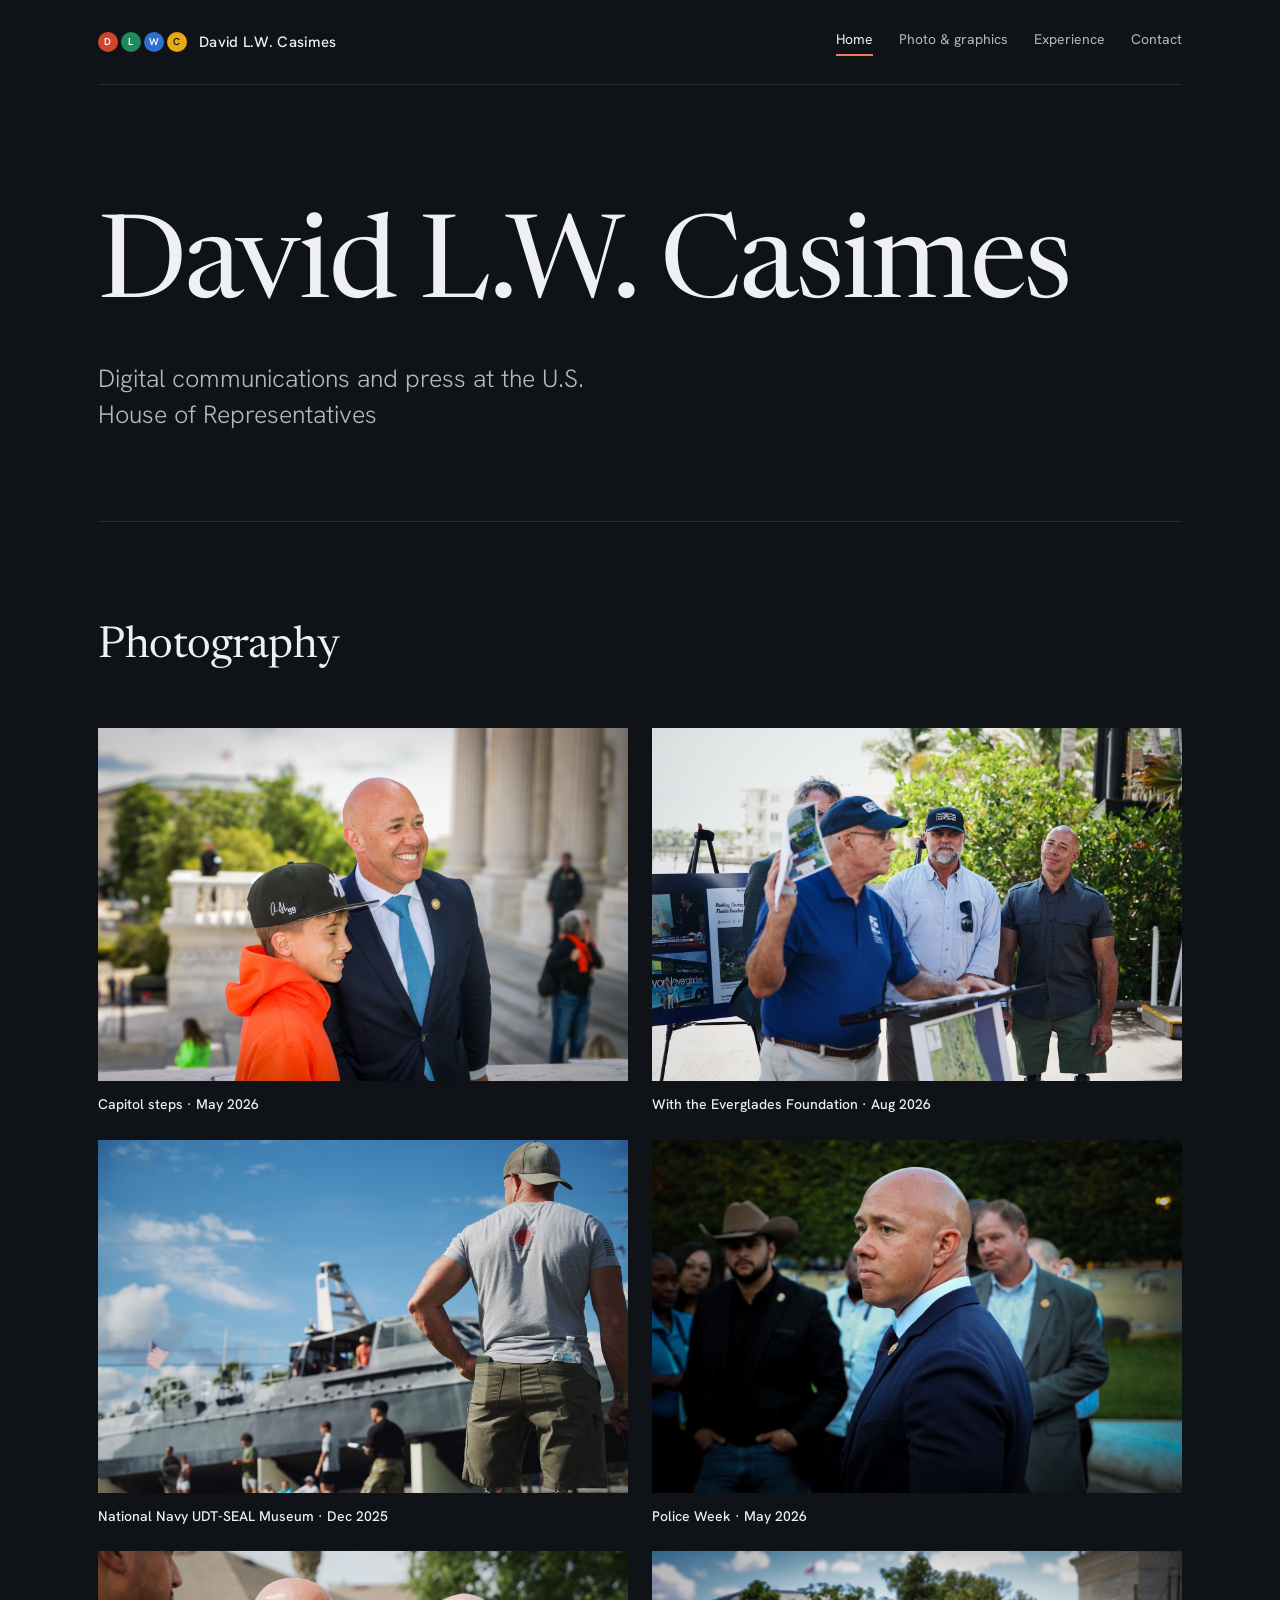
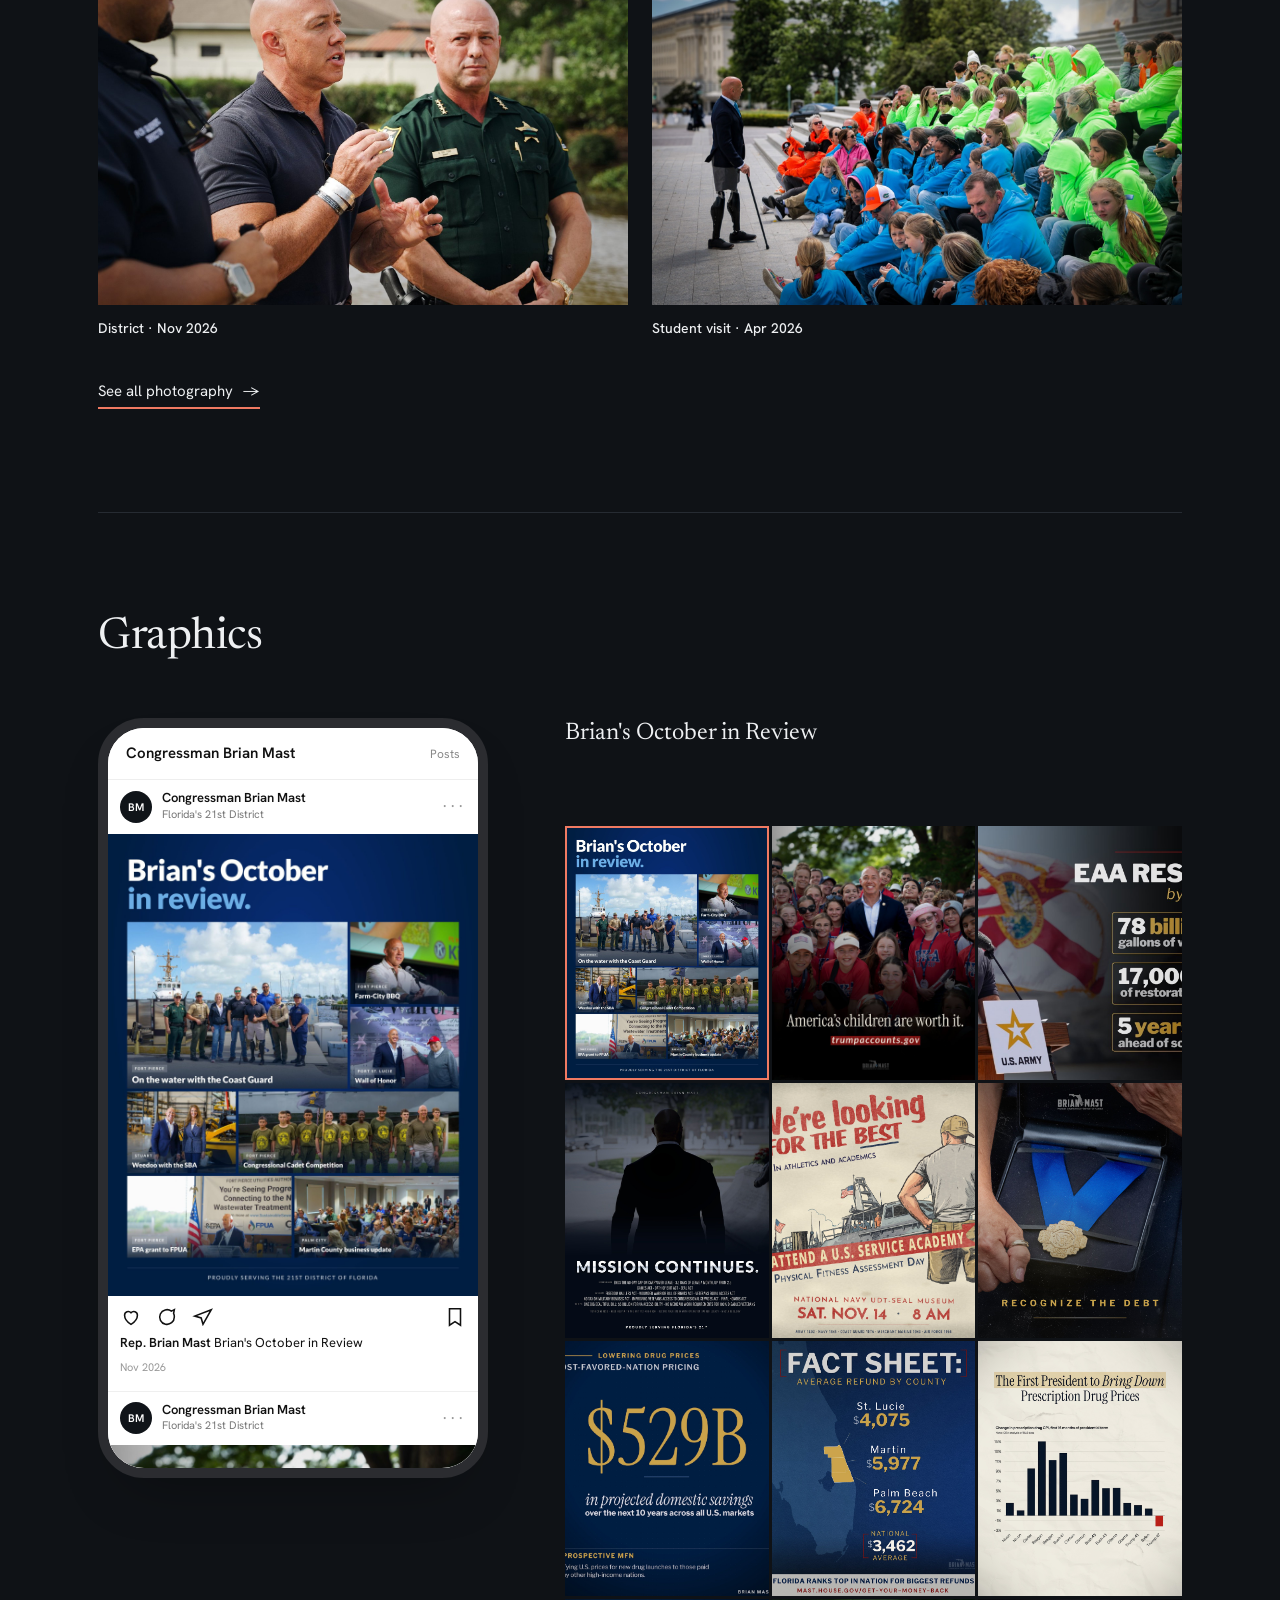
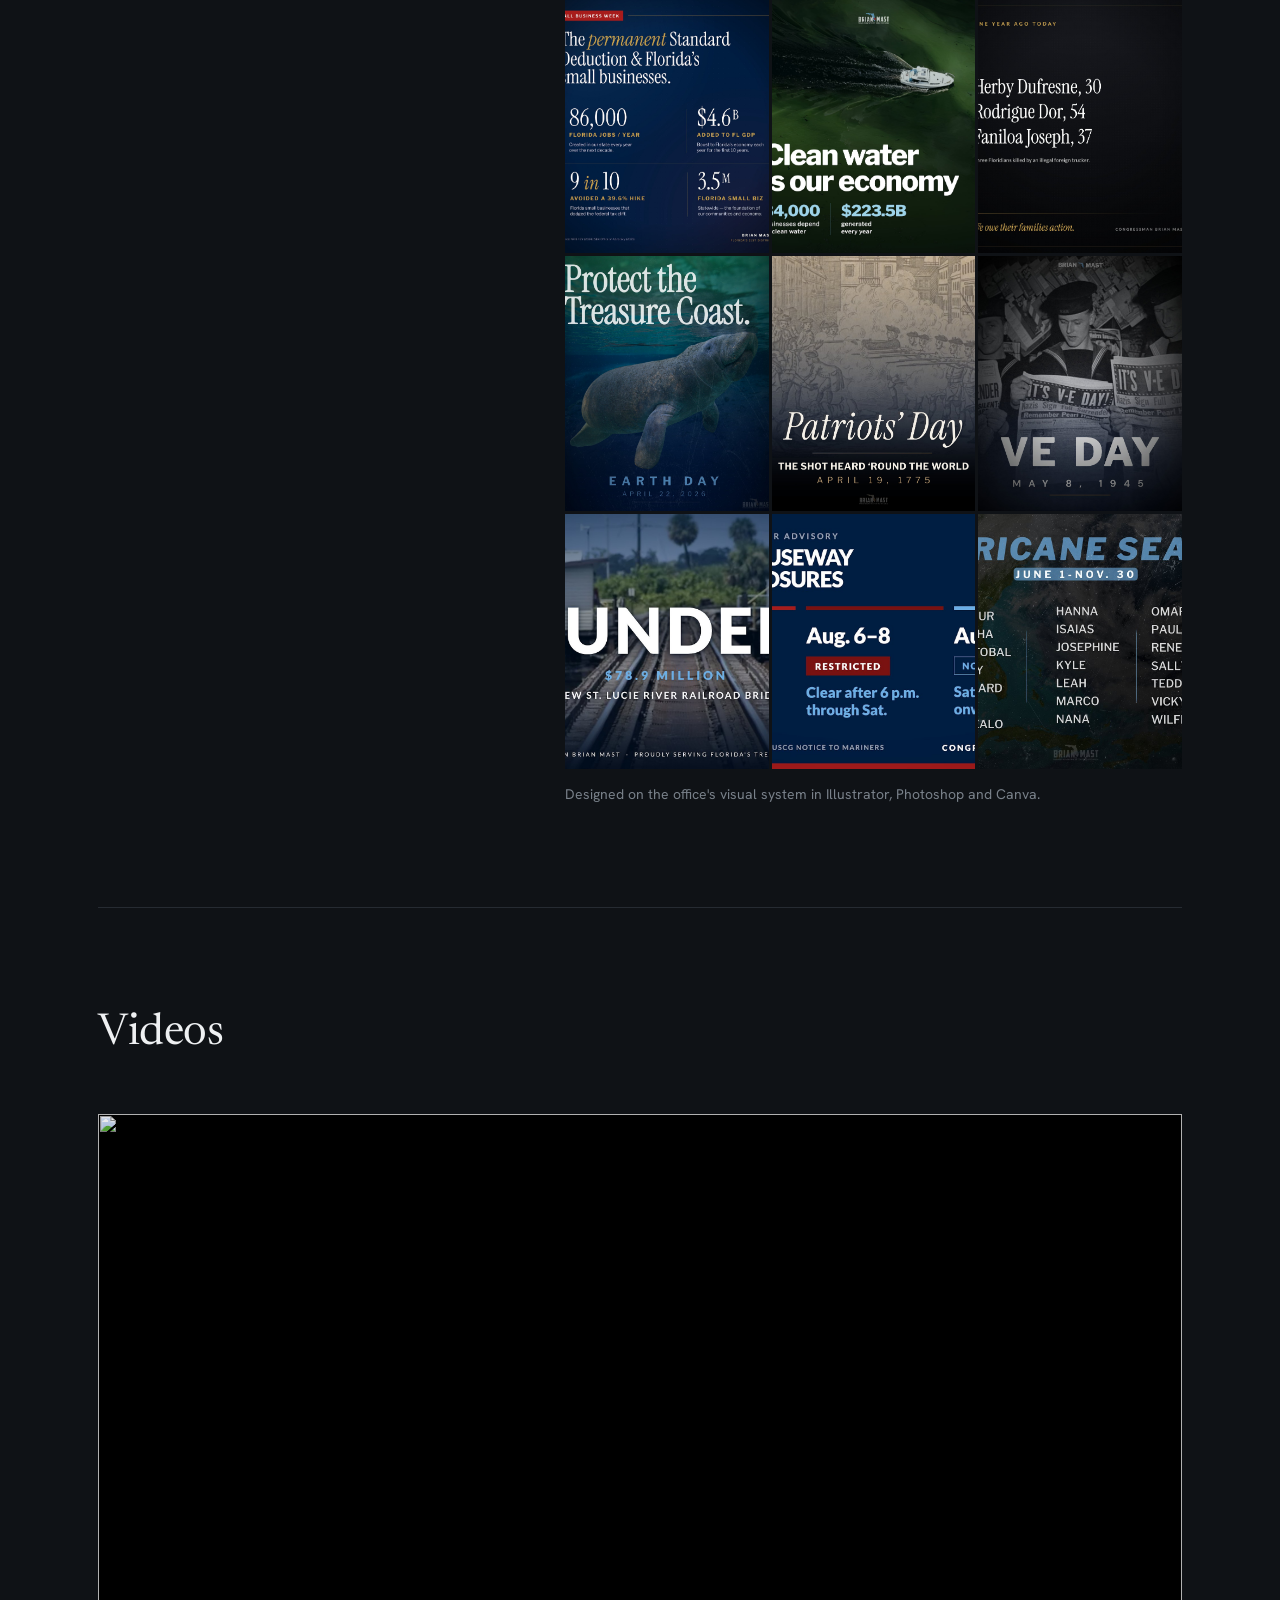
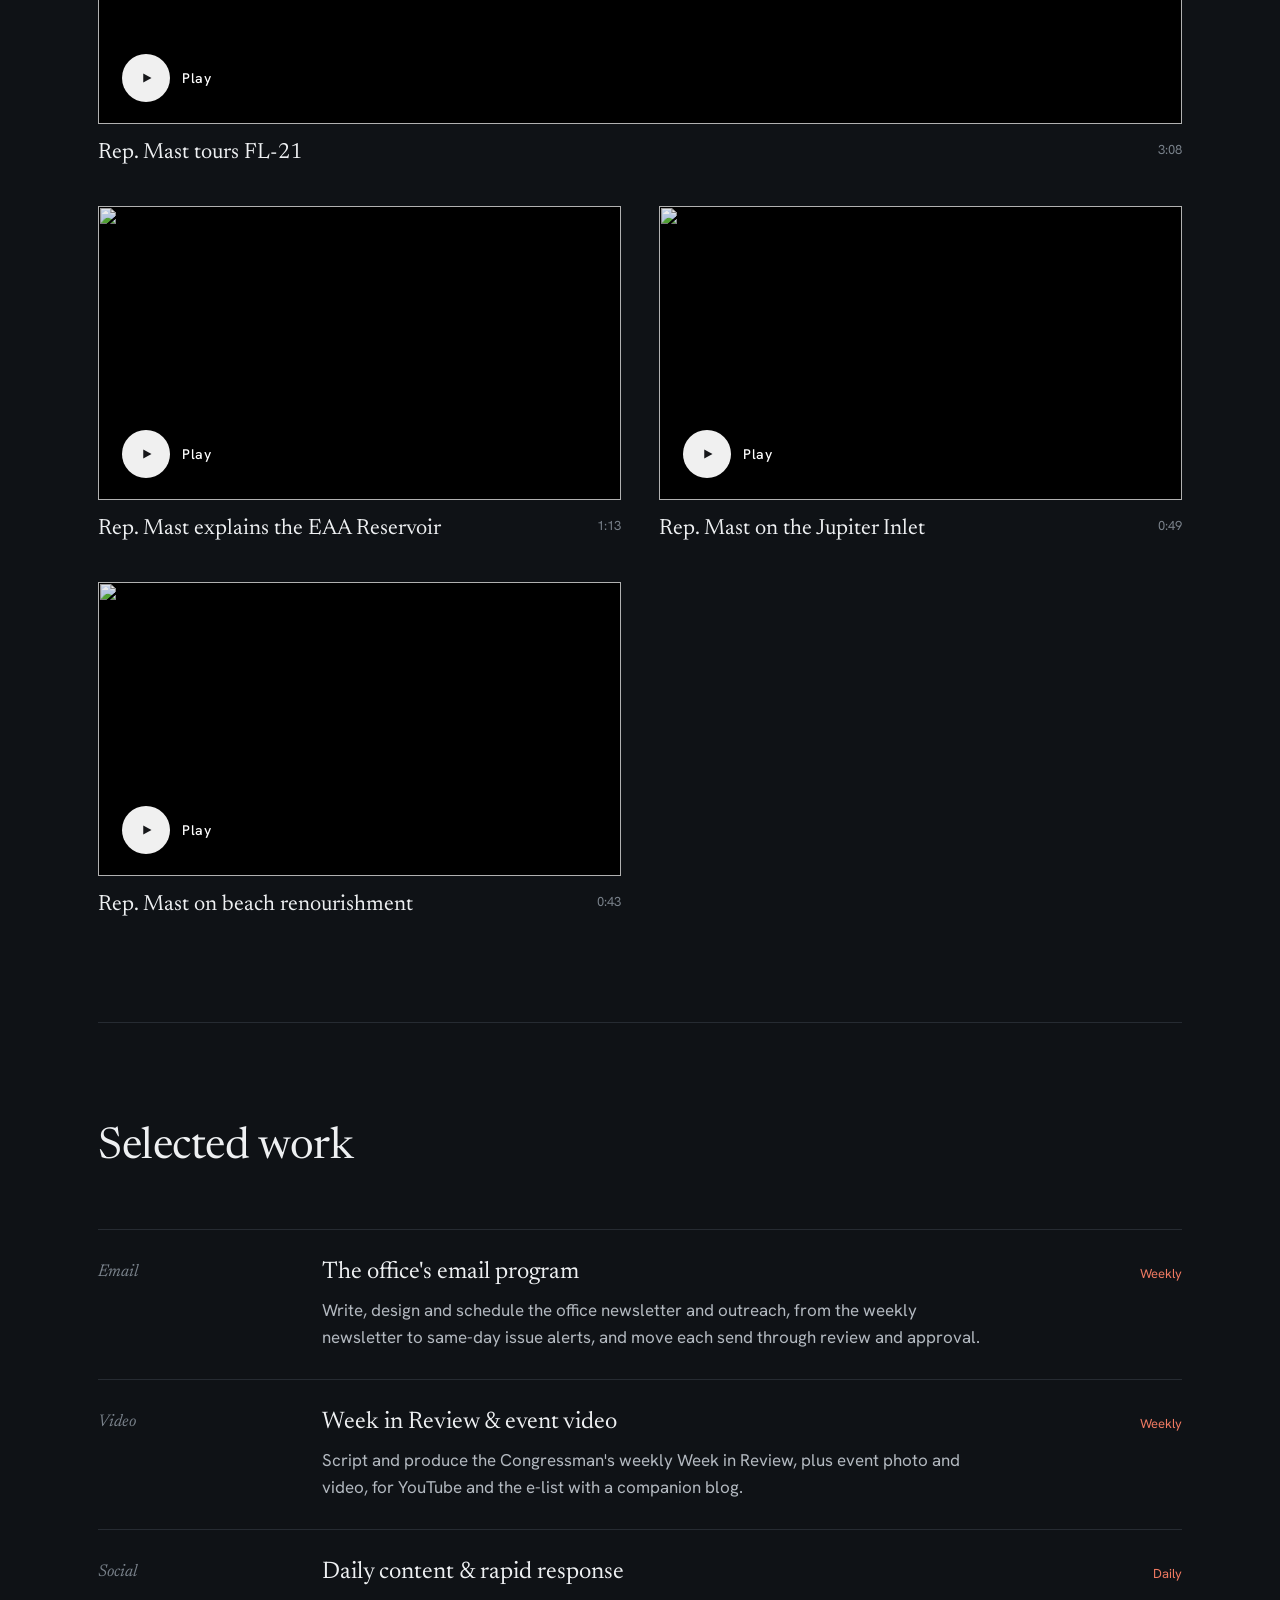
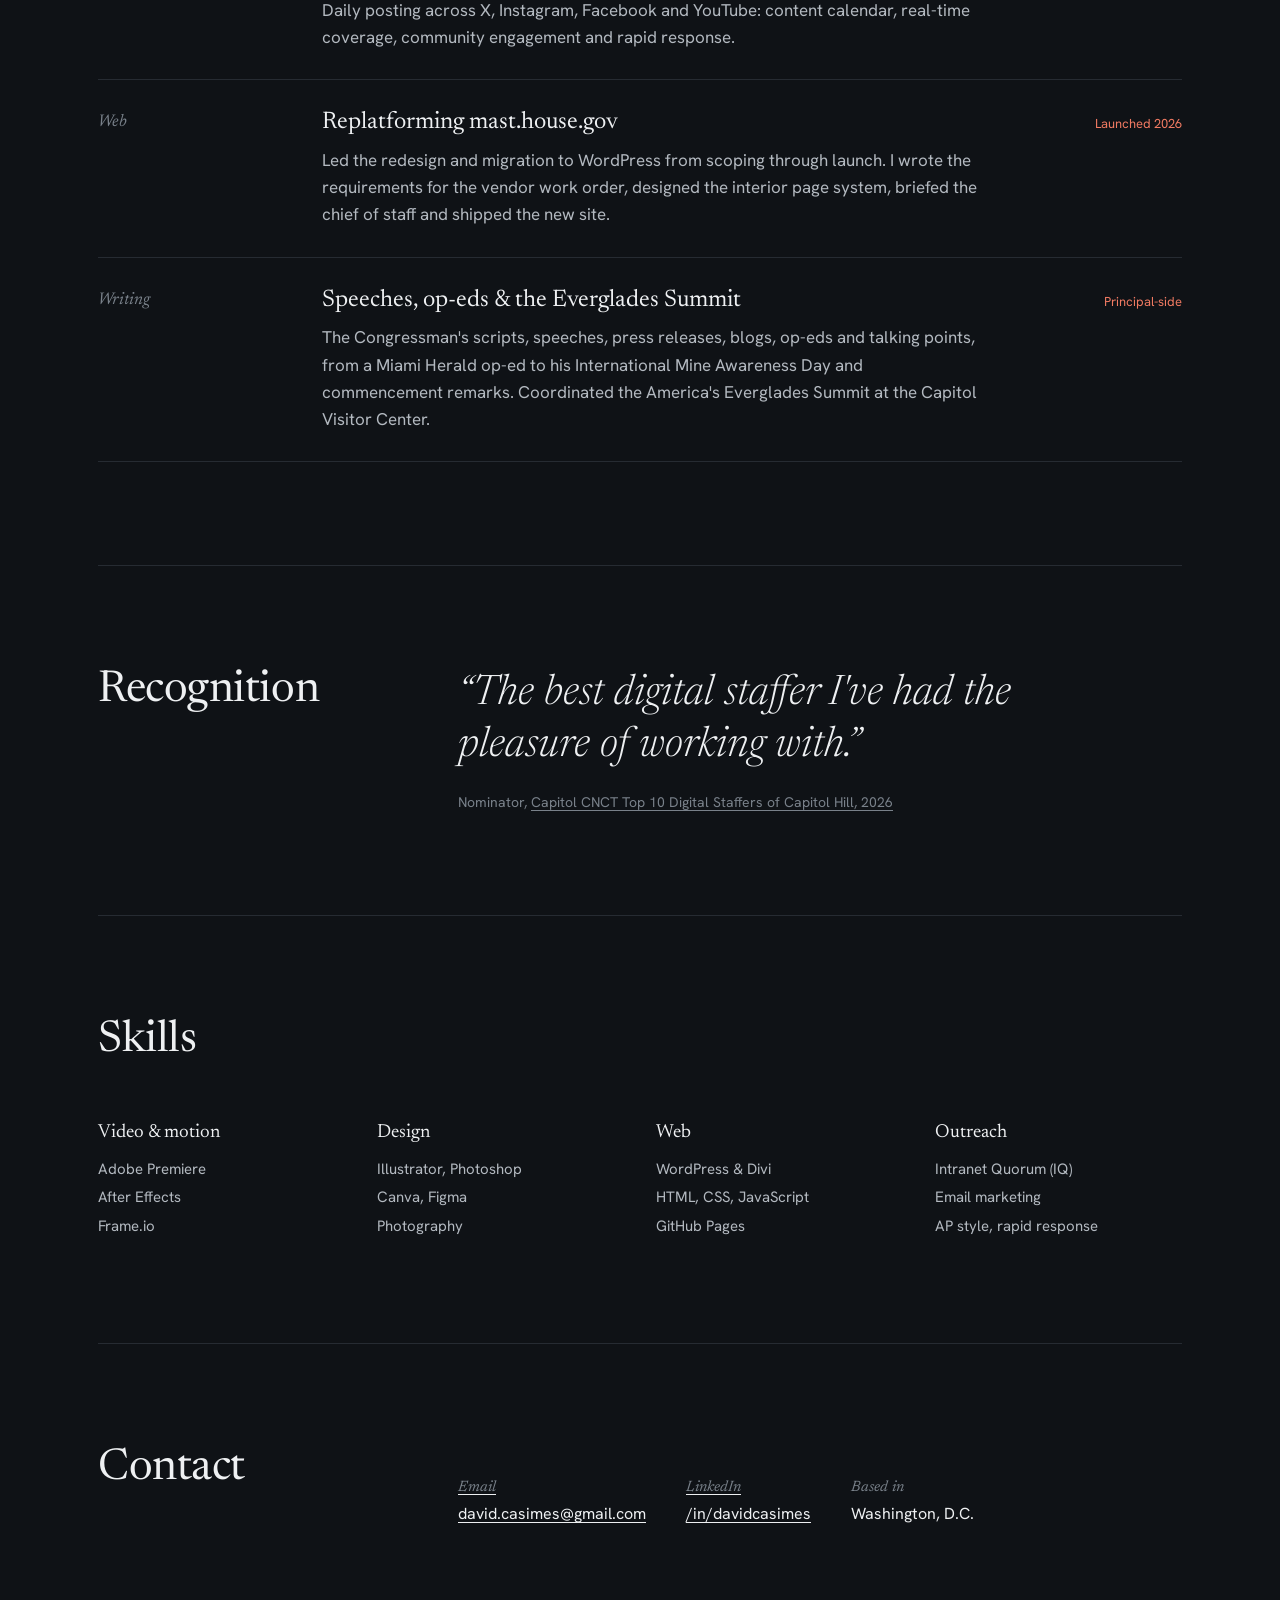
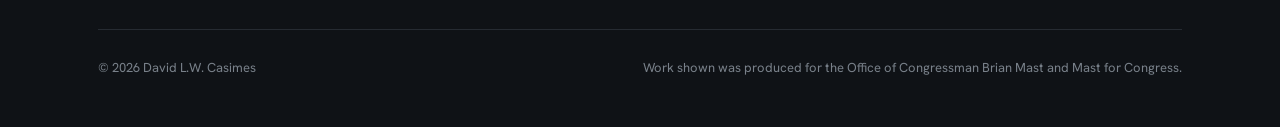
==== commit 12541bc2: "Add files via upload" ====
--- a/index.html
+++ b/index.html
@@ -267,7 +267,7 @@
     <li>
       <span class="medium">Social</span>
       <div><h3>Daily content &amp; rapid response</h3>
-        <p>Daily posting across X, Instagram, Facebook and YouTube: content calendar, real-time coverage and community engagement, with a rapid-response operation run off a live monitoring tracker.</p></div>
+        <p>Daily posting across X, Instagram, Facebook and YouTube: content calendar, real-time coverage, community engagement and rapid response.</p></div>
       <span class="tag">Daily</span>
     </li>
     <li>
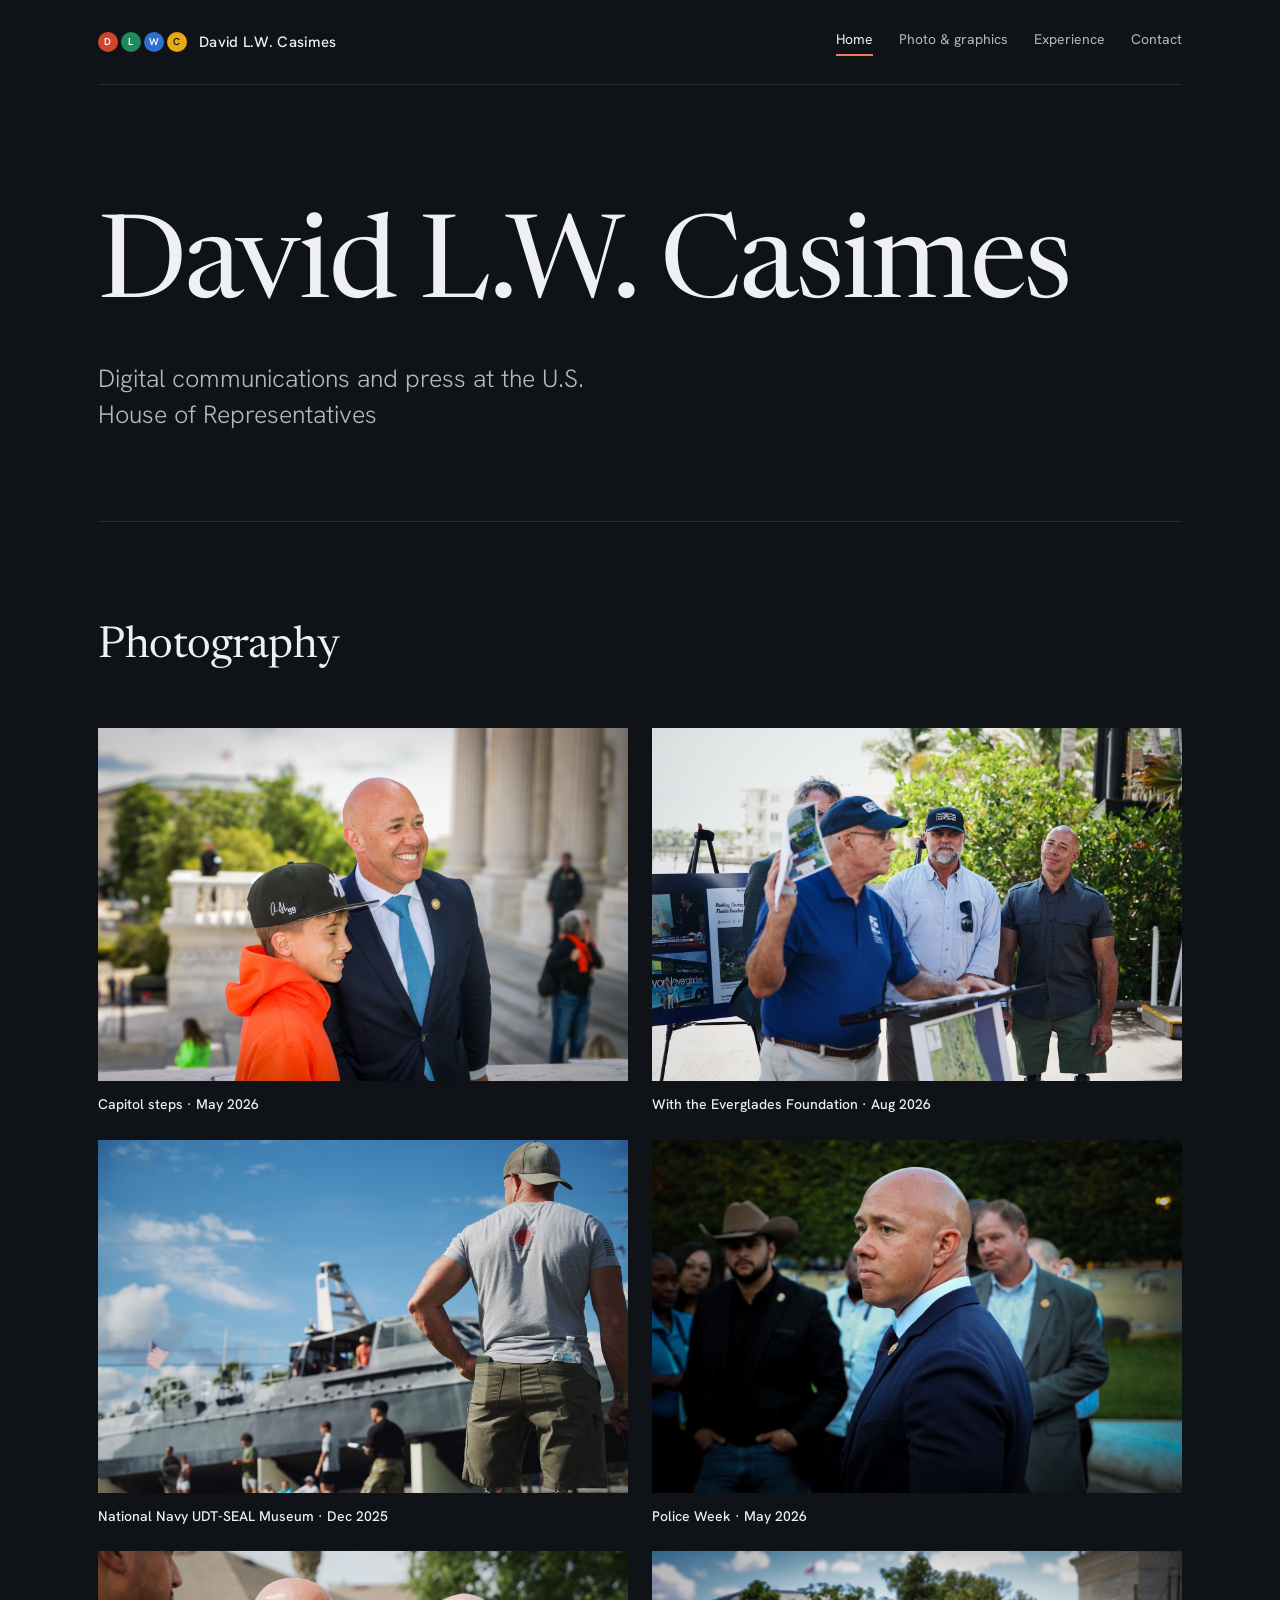
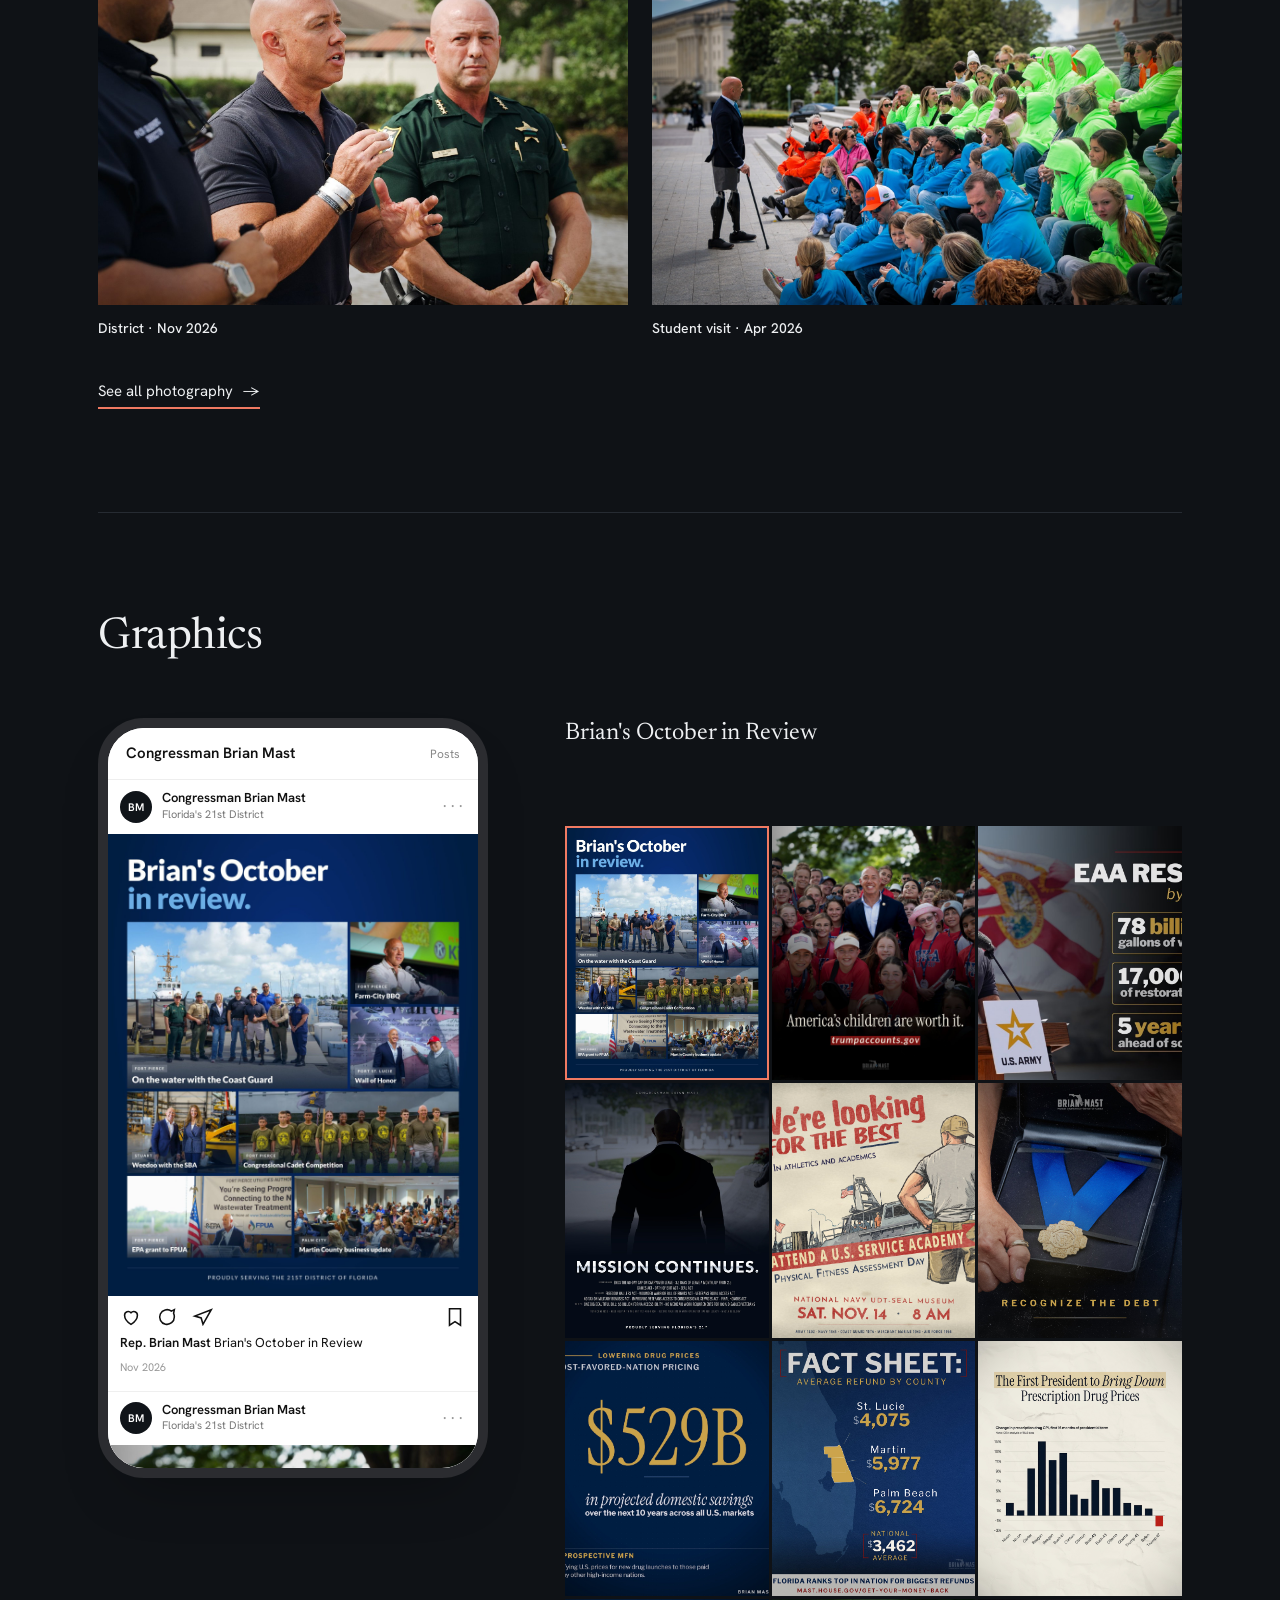
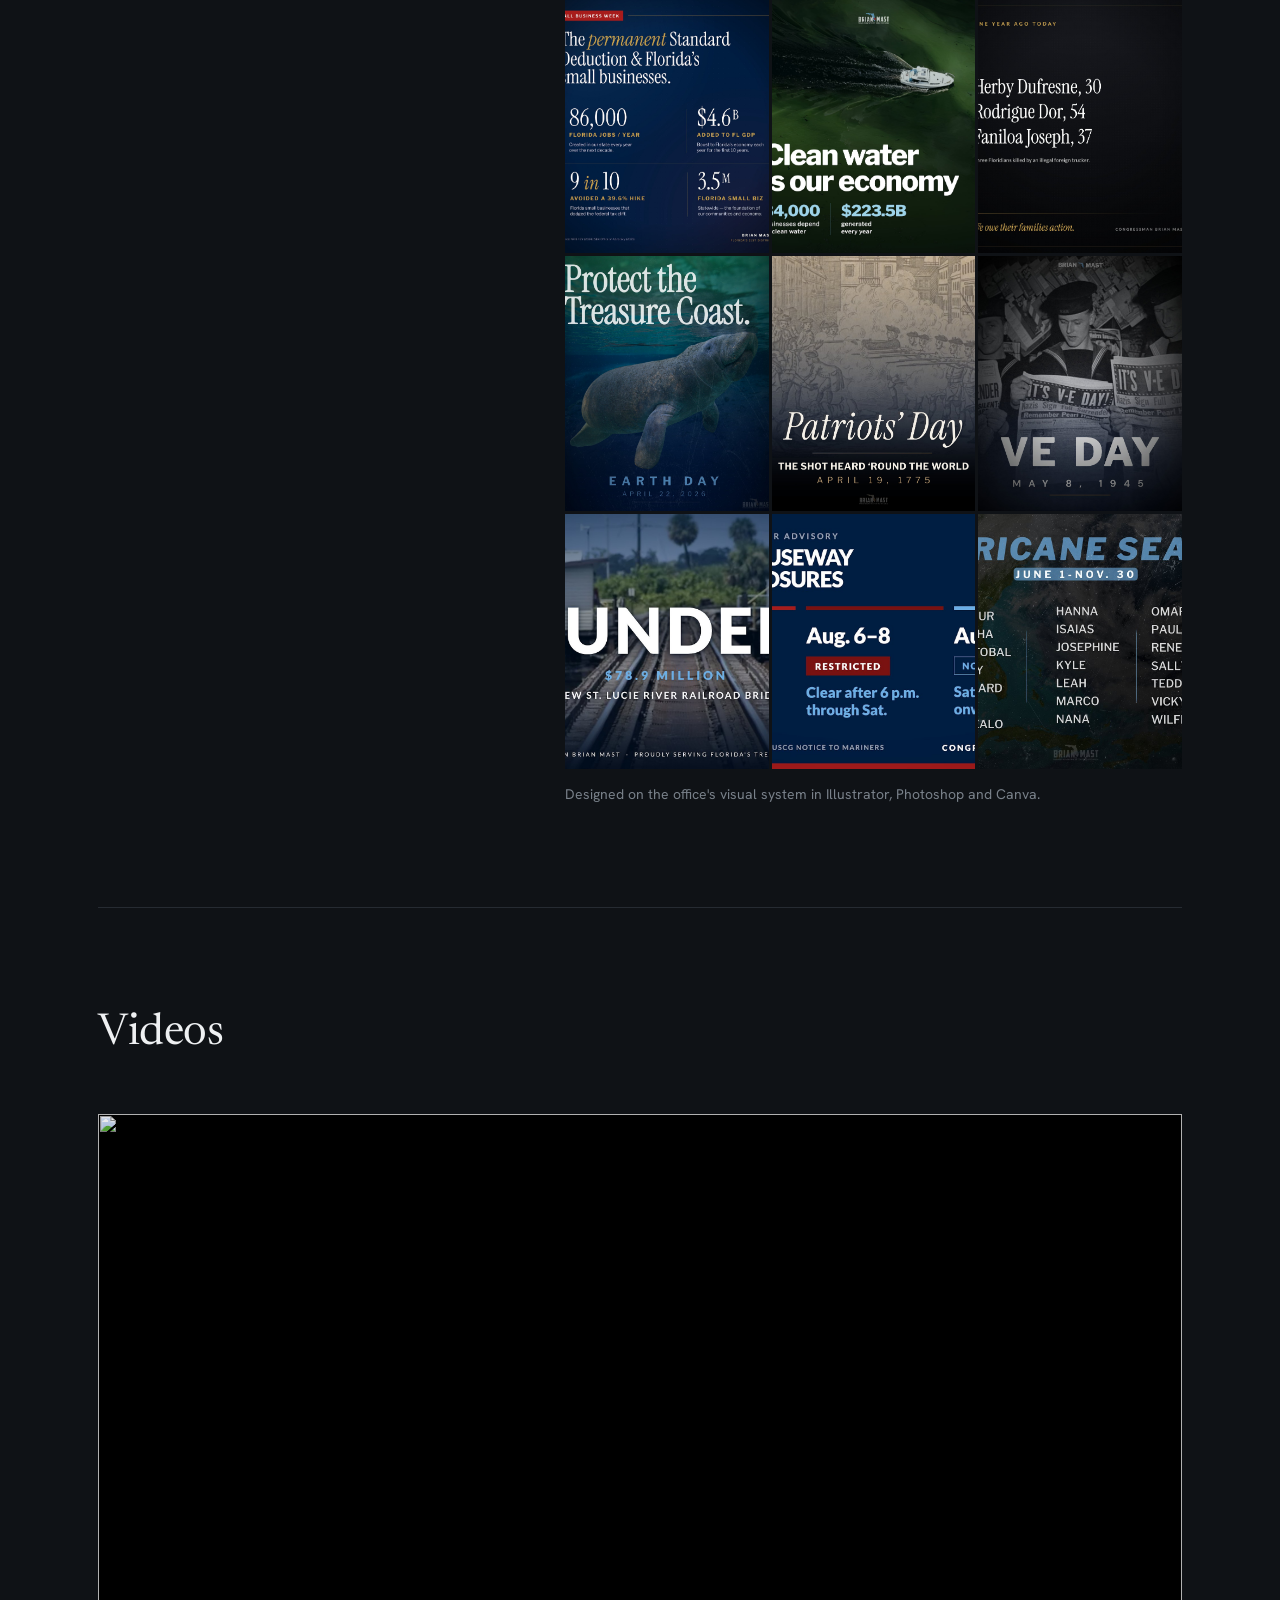
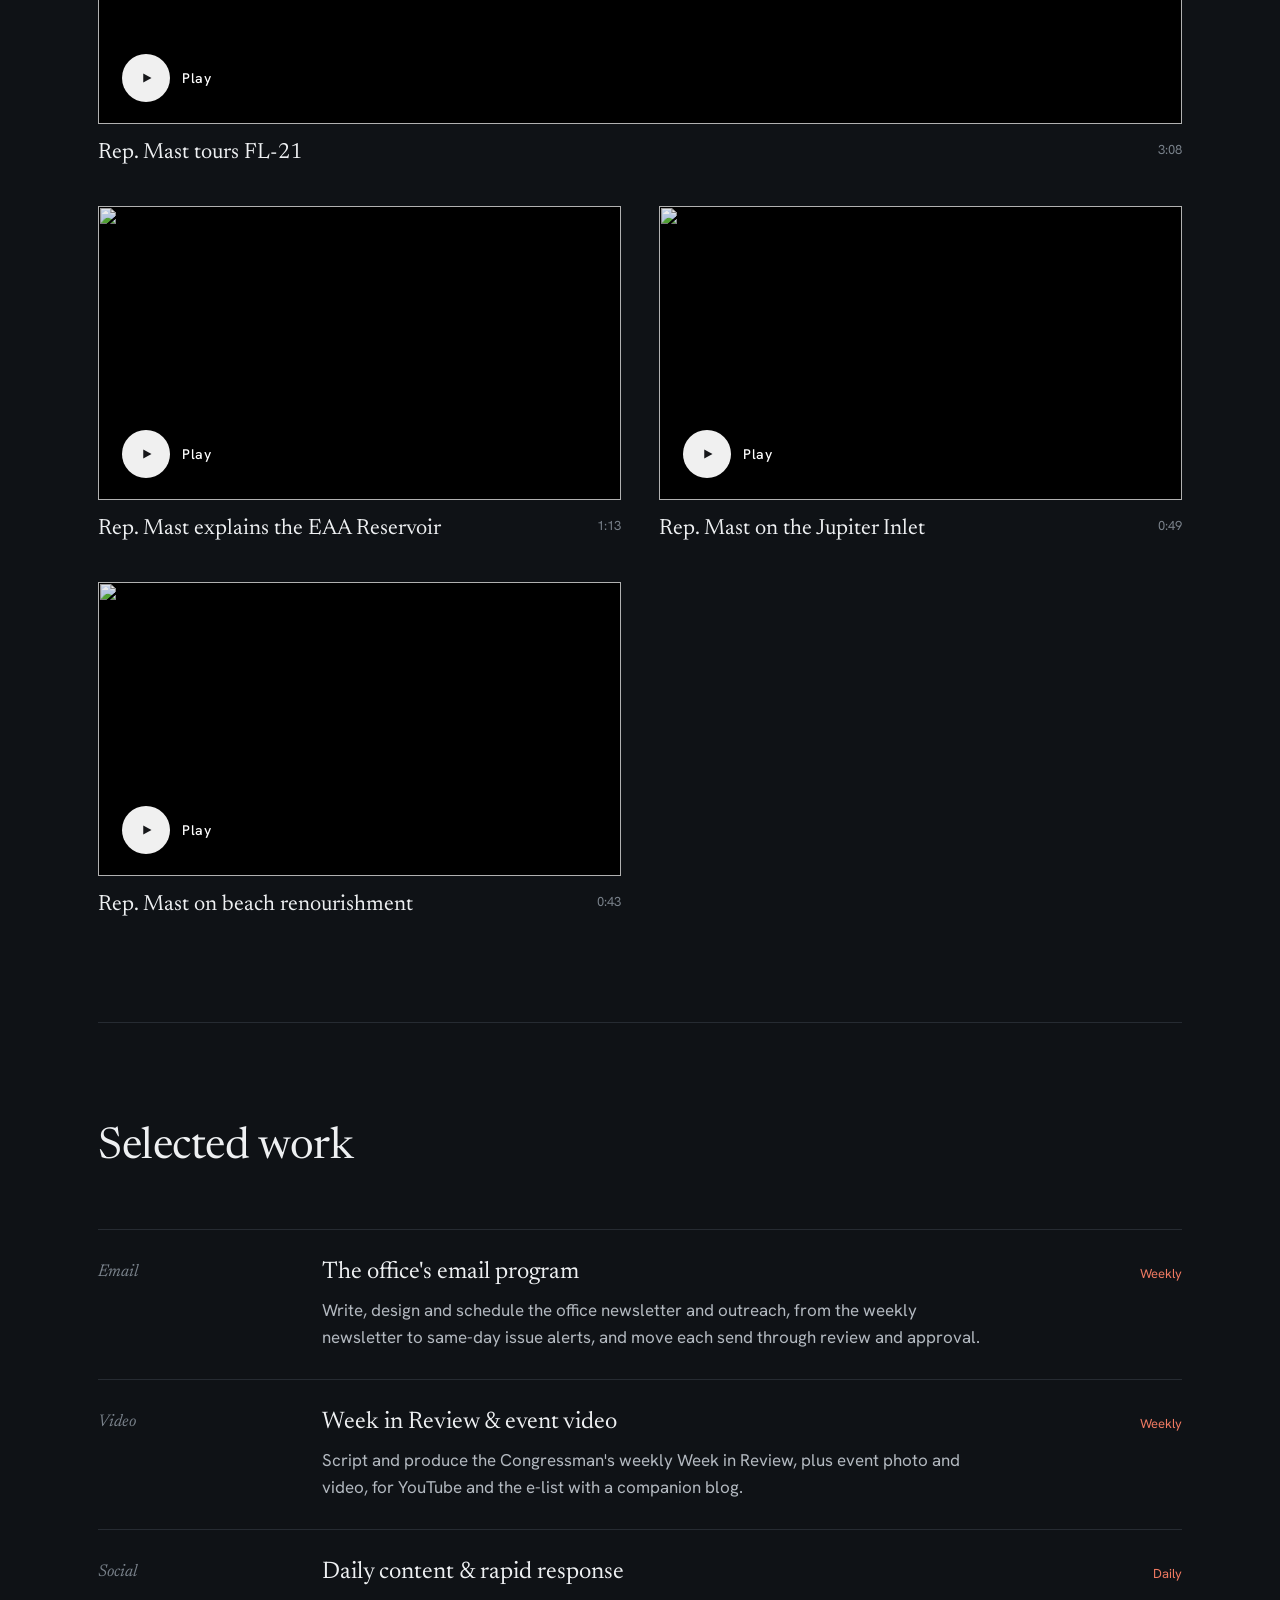
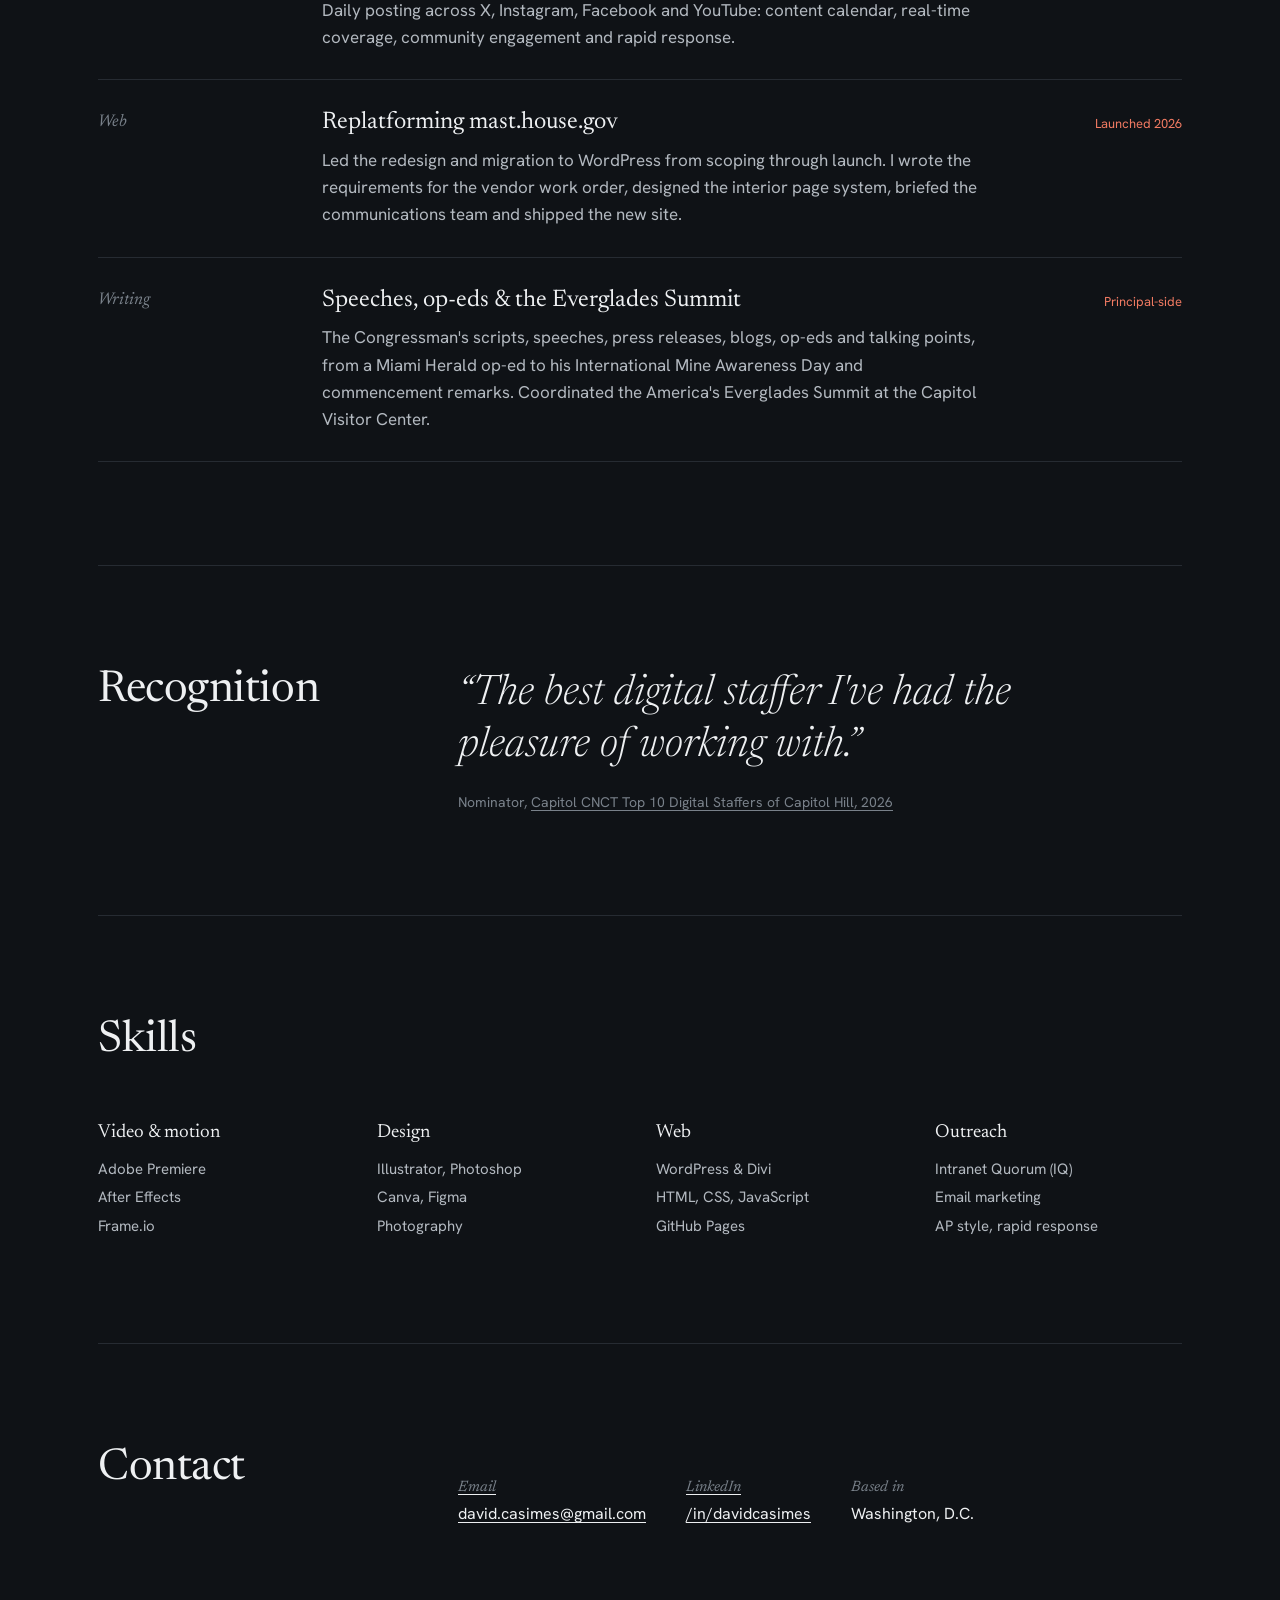
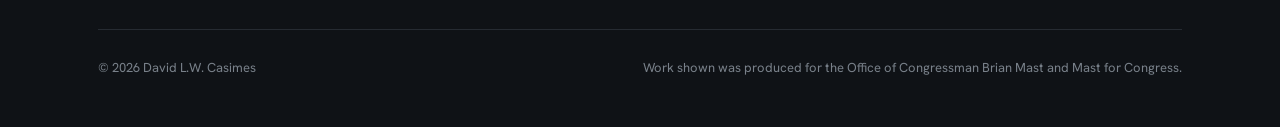
==== commit 64bdde45: "Add files via upload" ====
--- a/index.html
+++ b/index.html
@@ -273,7 +273,7 @@
     <li>
       <span class="medium">Web</span>
       <div><h3>Replatforming mast.house.gov</h3>
-        <p>Led the redesign and migration to WordPress from scoping through launch. I wrote the requirements for the vendor work order, designed the interior page system, briefed the chief of staff and shipped the new site.</p></div>
+        <p>Led the redesign and migration to WordPress from scoping through launch. I wrote the requirements for the vendor work order, designed the interior page system, briefed the communications team and shipped the new site.</p></div>
       <span class="tag">Launched 2026</span>
     </li>
     <li>
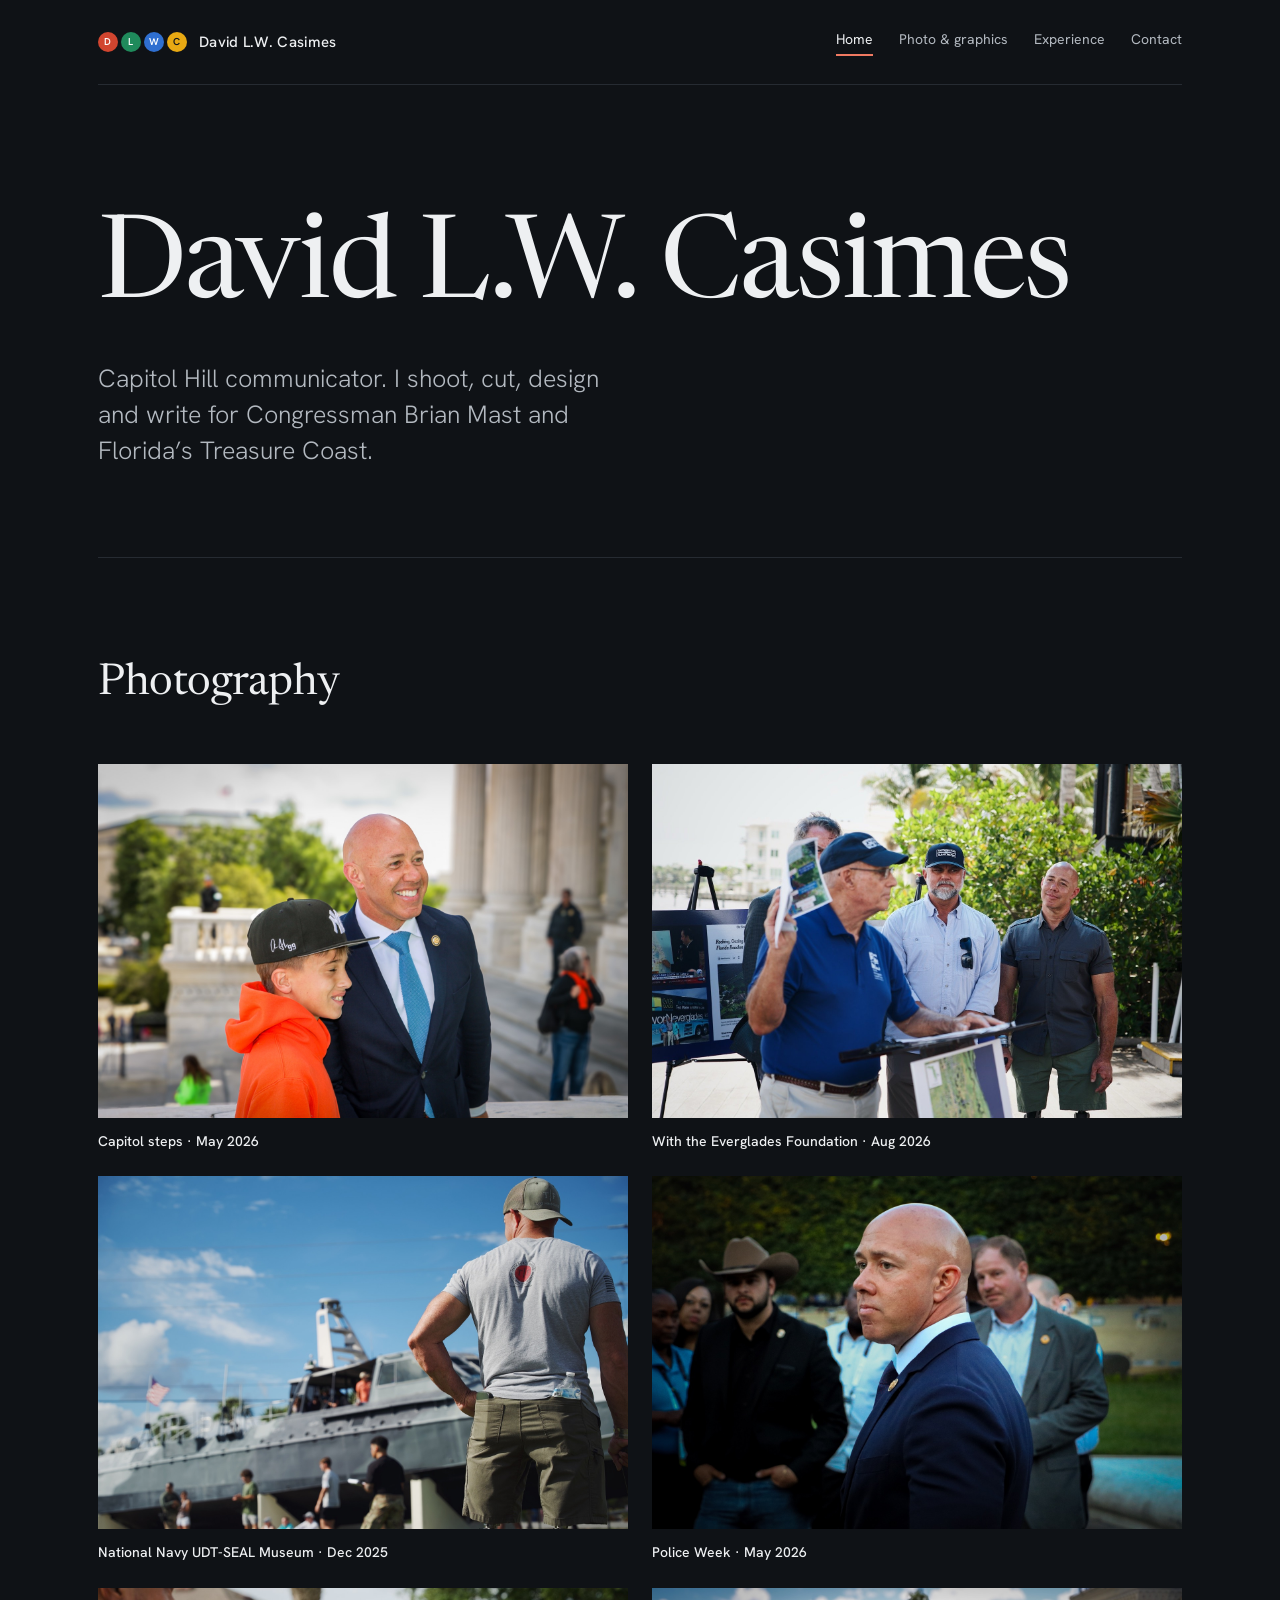
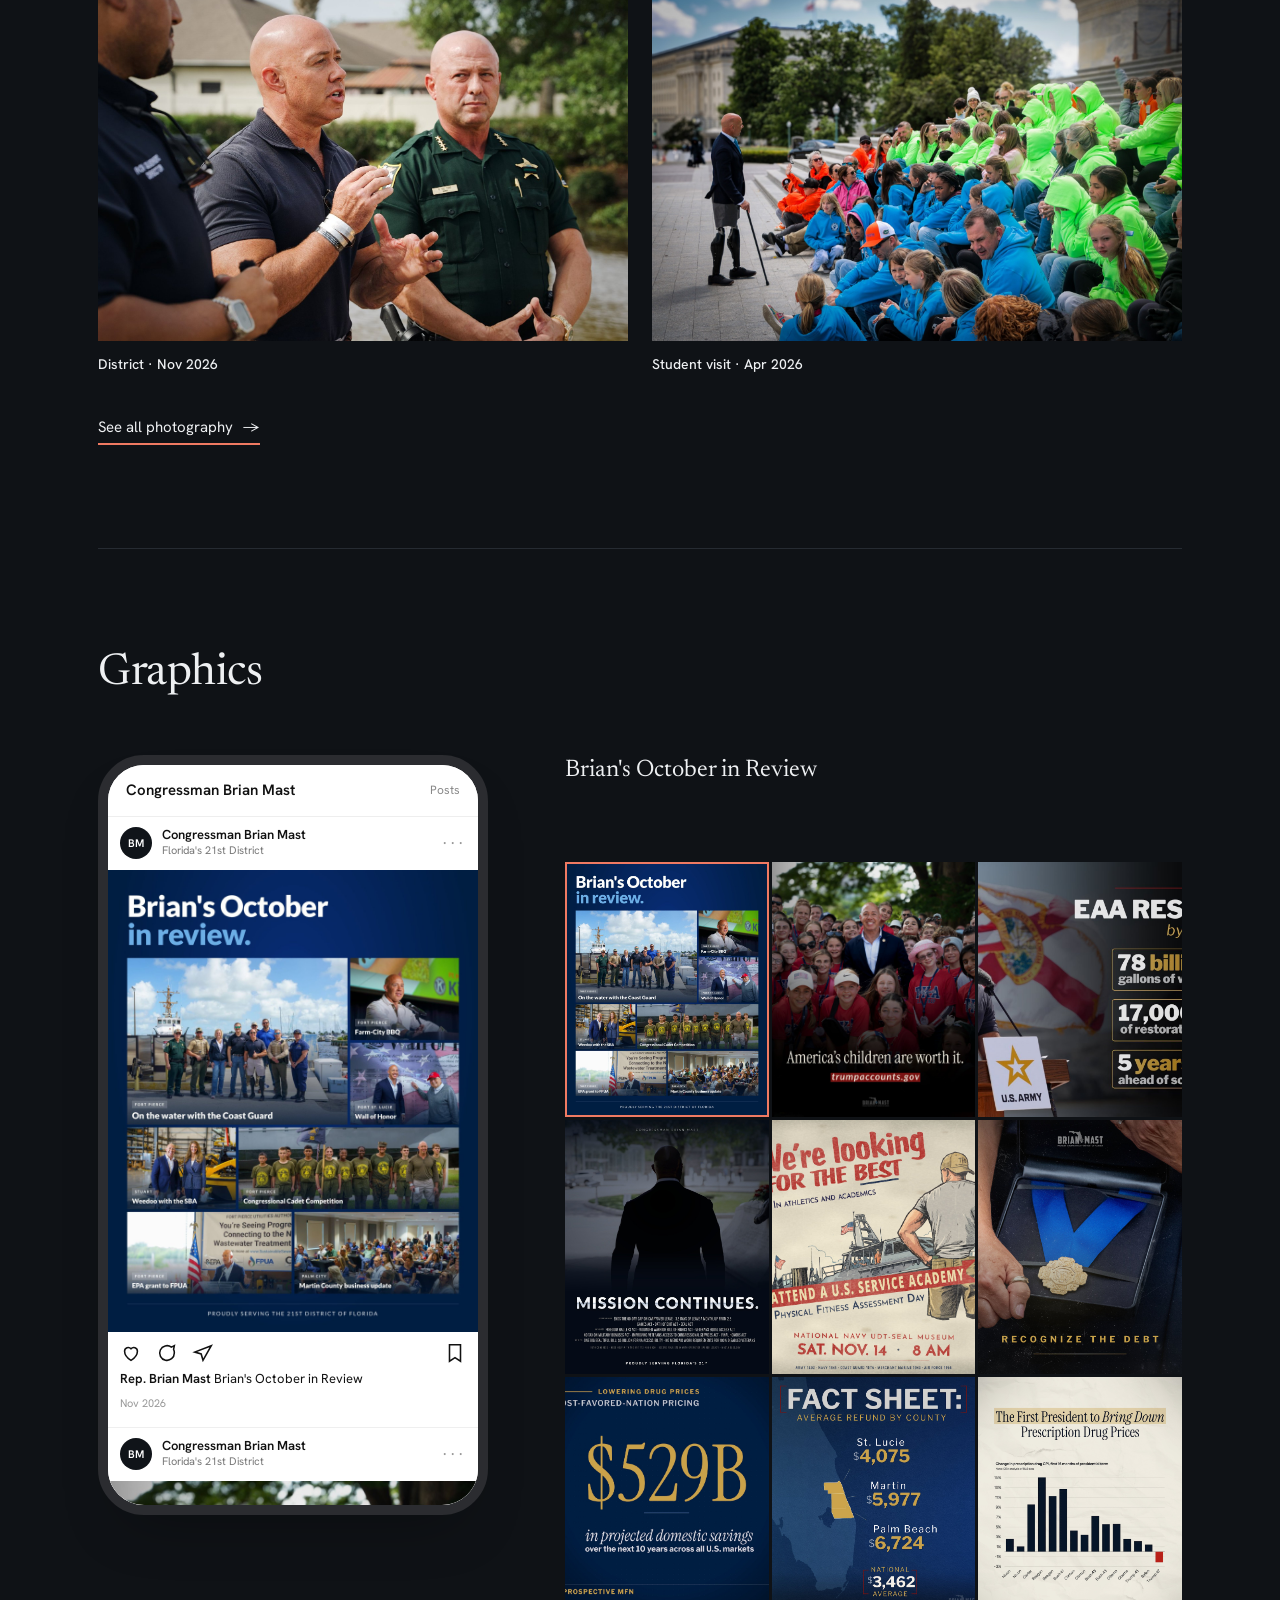
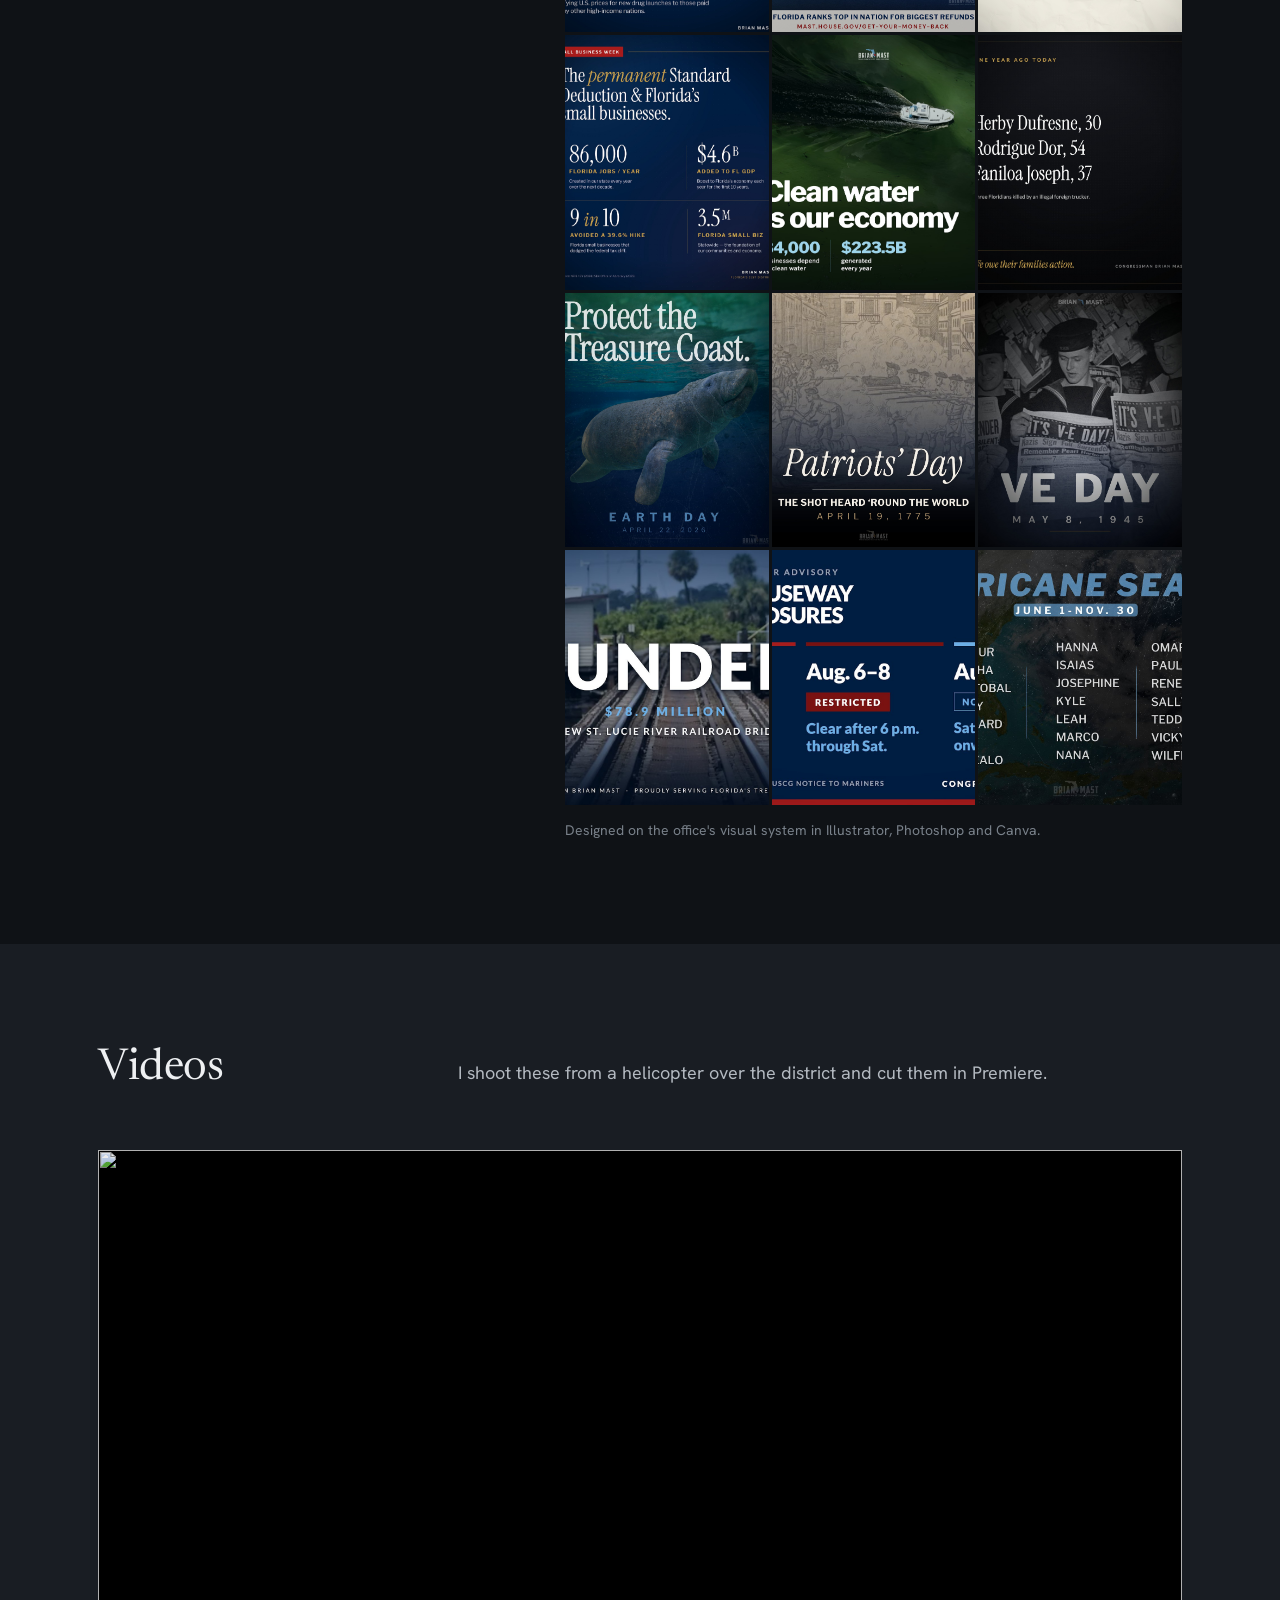
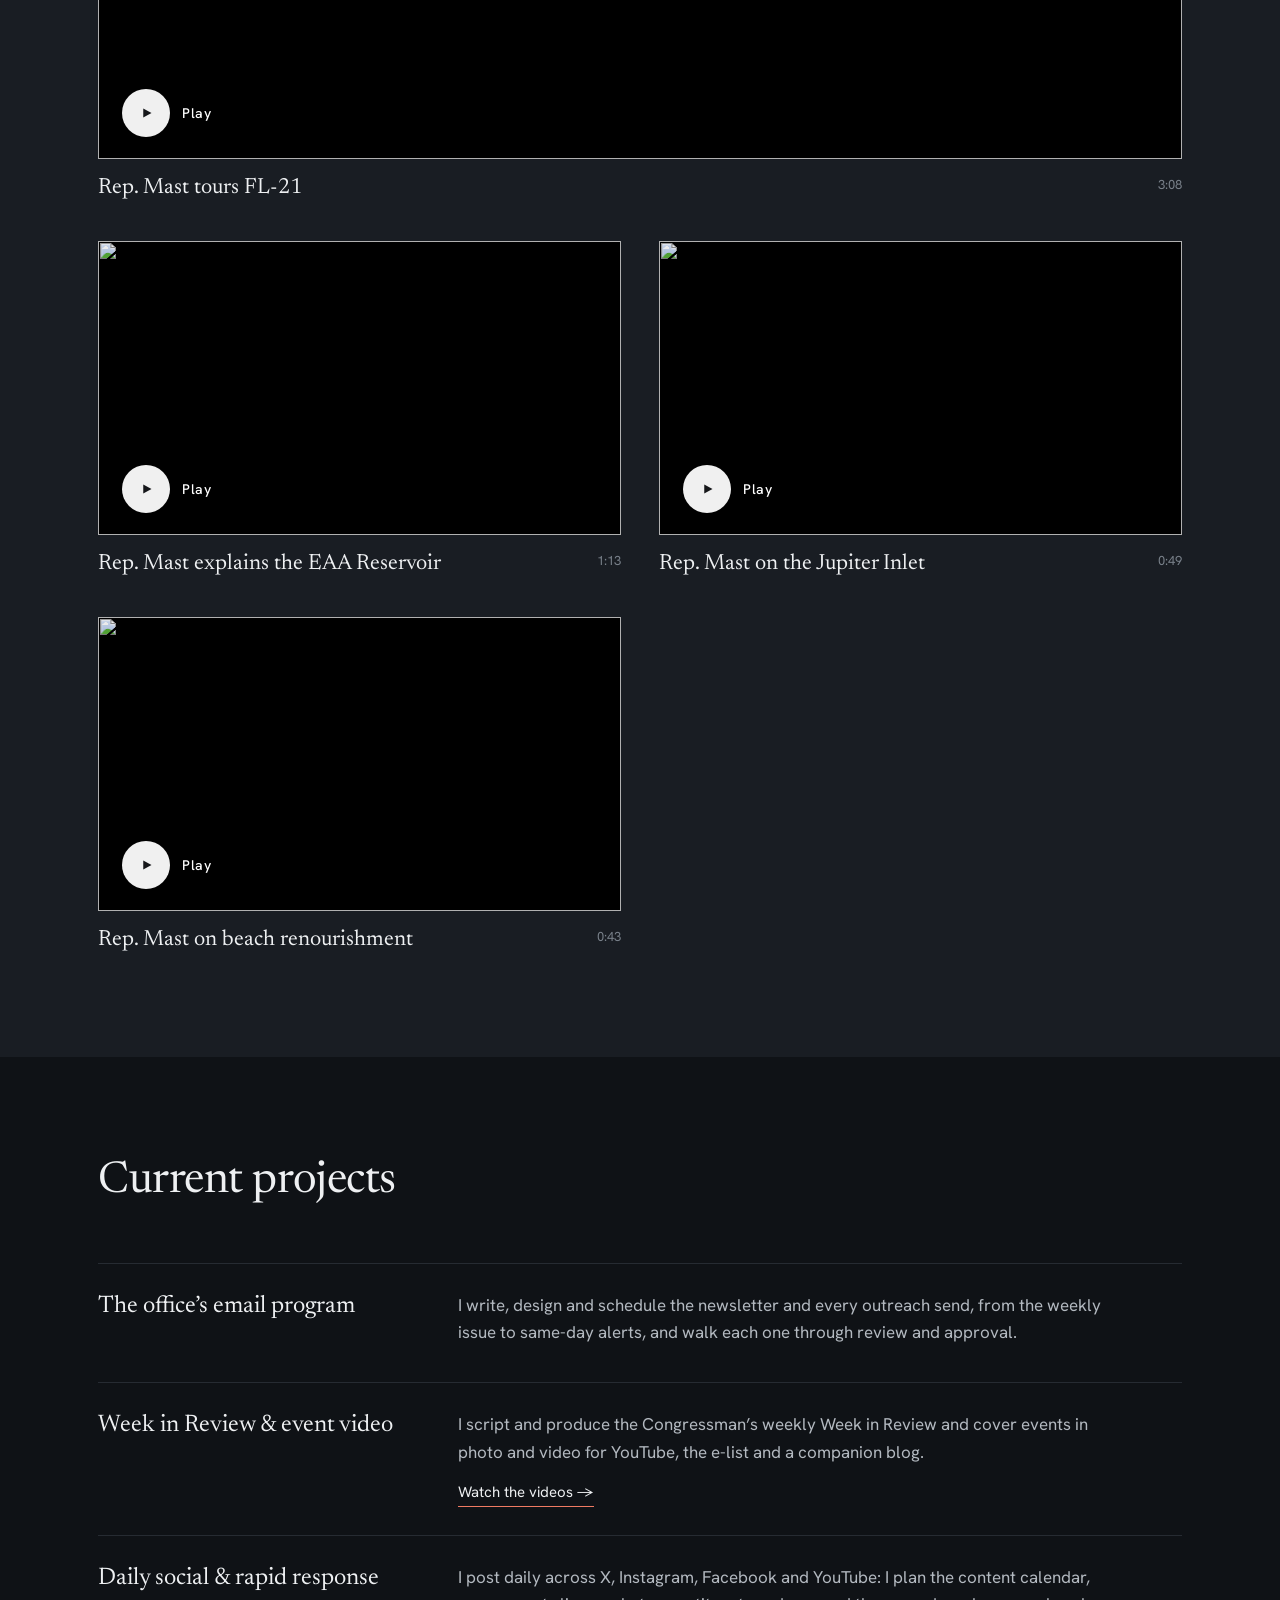
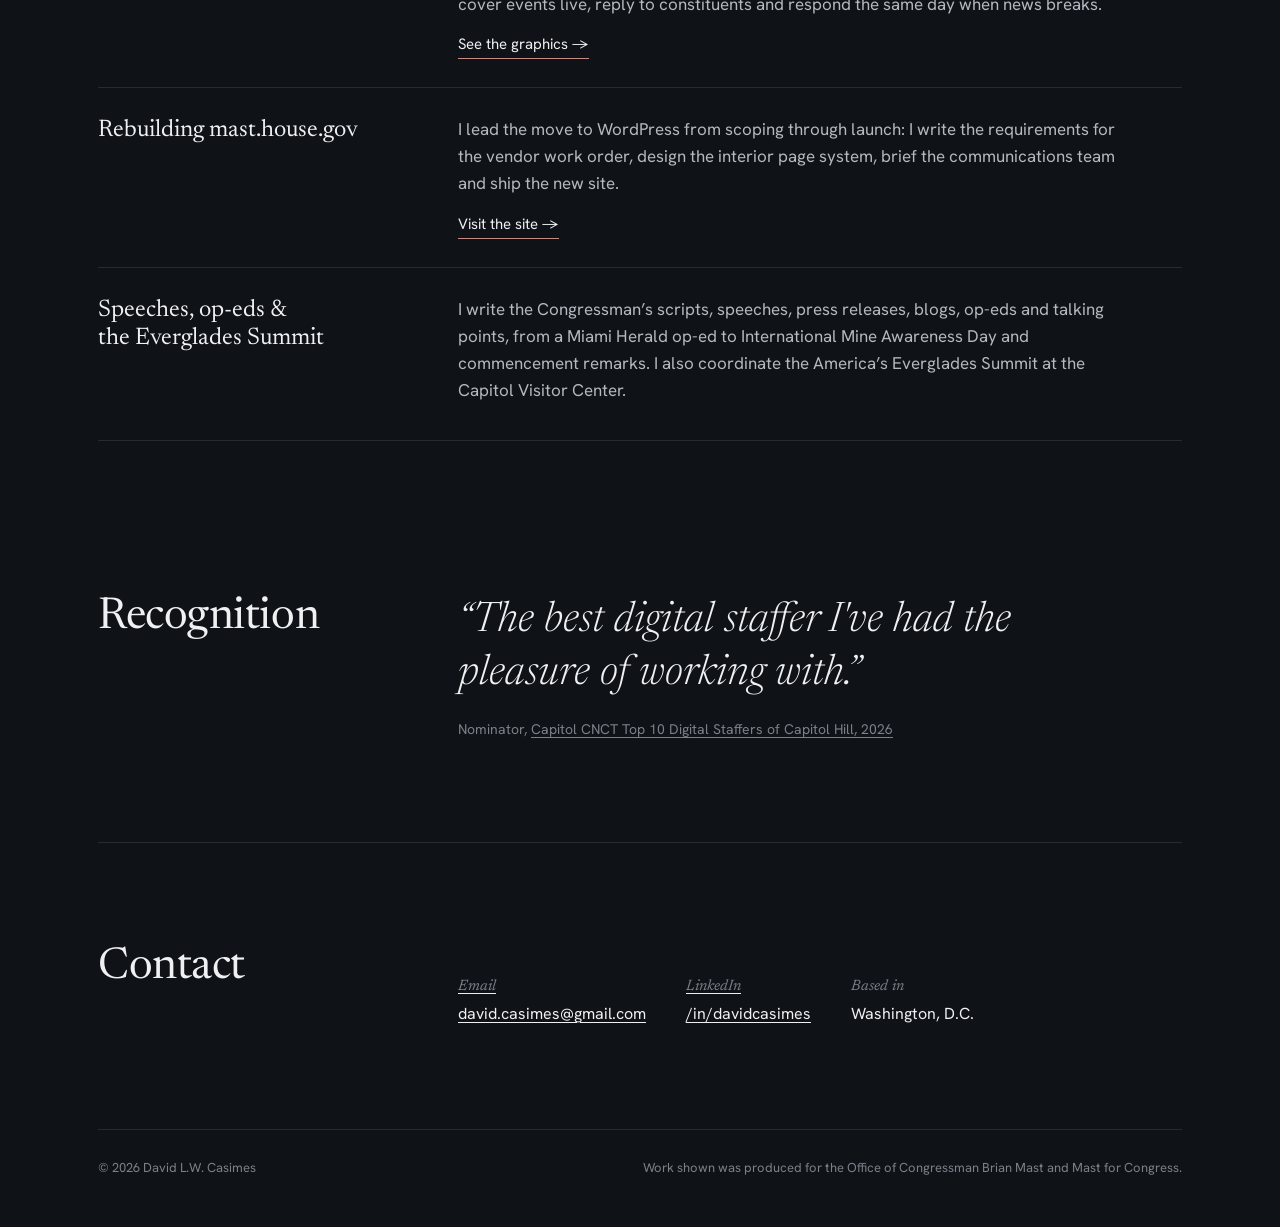
==== commit 76244c14: "Homepage revisions: new hero, Current projects, full-width videos, skills moved to Experience" ====
--- a/index.html
+++ b/index.html
@@ -8,7 +8,7 @@
 <meta property="og:type" content="website">
 <meta property="og:site_name" content="David L.W. Casimes">
 <meta property="og:title" content="David L.W. Casimes">
-<meta property="og:description" content="Digital communications and press at the U.S. House of Representatives">
+<meta property="og:description" content="Capitol Hill communicator: photography, video, design and writing for Congressman Brian Mast (FL-21).">
 <meta property="og:url" content="https://davidlwcasimes-ui.github.io/">
 <meta property="og:image" content="https://davidlwcasimes-ui.github.io/img/og.png">
 <meta property="og:image:width" content="1200">
@@ -20,7 +20,7 @@
 <link rel="preconnect" href="https://fonts.googleapis.com">
 <link rel="preconnect" href="https://fonts.gstatic.com" crossorigin>
 <link href="https://fonts.googleapis.com/css2?family=Hanken+Grotesk:wght@300;400;500;600&family=Newsreader:ital,opsz,wght@0,6..72,300;0,6..72,400;1,6..72,300;1,6..72,400&display=swap" rel="stylesheet">
-<link rel="stylesheet" href="styles.css?v=8">
+<link rel="stylesheet" href="styles.css?v=9">
 <link rel="icon" href="data:image/svg+xml,%3Csvg xmlns='http://www.w3.org/2000/svg' viewBox='0 0 32 32'%3E%3Ccircle cx='16' cy='16' r='15' fill='%23d1452f'/%3E%3Ctext x='16' y='21.5' text-anchor='middle' font-family='Georgia,serif' font-size='16' fill='%23ffffff'%3ED%3C/text%3E%3C/svg%3E">
 </head>
 <body>
@@ -40,8 +40,14 @@
 </header>
 
 <section class="hero" style="border-top:0">
-  <h1>David L.W. Casimes</h1>
-  <p class="lede">Digital communications and press at the U.S. House of Representatives</p>
+  <div class="hero-text">
+    <h1>David L.W. Casimes</h1>
+    <p class="lede">Capitol Hill communicator. I shoot, cut, design and write for Congressman Brian Mast and Florida&rsquo;s Treasure Coast.</p>
+  </div>
+  <!-- Portrait: add img/headshot.jpg (portrait crop, about 4:5) and it appears here. Until then it stays hidden. -->
+  <figure class="portrait" hidden>
+    <img src="img/headshot.jpg" alt="David L.W. Casimes" onload="this.parentElement.hidden=false" onerror="this.parentElement.remove()">
+  </figure>
 </section>
 
 <section id="photo" aria-labelledby="photo-h">
@@ -240,52 +246,48 @@
   </div>
 </section>
 
-<section id="video" aria-labelledby="video-h">
-  <div class="sec-head">
-    <h2 id="video-h">Videos</h2>
-  </div>
-  <div class="videos" id="videos"></div>
+<section id="video" class="band" aria-labelledby="video-h">
+  <div class="band-in">
+    <div class="sec-head">
+      <h2 id="video-h">Videos</h2>
+      <p>I shoot these from a helicopter over the district and cut them in Premiere.</p>
+    </div>
+    <div class="videos" id="videos"></div>
+  </div>
 </section>
 
 <section id="work" aria-labelledby="work-h">
   <div class="sec-head">
-    <h2 id="work-h">Selected work</h2>
+    <h2 id="work-h">Current projects</h2>
   </div>
   <ul class="work">
     <li>
-      <span class="medium">Email</span>
-      <div><h3>The office's email program</h3>
-        <p>Write, design and schedule the office newsletter and outreach, from the weekly newsletter to same-day issue alerts, and move each send through review and approval.</p></div>
-      <span class="tag">Weekly</span>
-    </li>
-    <li>
-      <span class="medium">Video</span>
-      <div><h3>Week in Review &amp; event video</h3>
-        <p>Script and produce the Congressman's weekly Week in Review, plus event photo and video, for YouTube and the e-list with a companion blog.</p></div>
-      <span class="tag">Weekly</span>
-    </li>
-    <li>
-      <span class="medium">Social</span>
-      <div><h3>Daily content &amp; rapid response</h3>
-        <p>Daily posting across X, Instagram, Facebook and YouTube: content calendar, real-time coverage, community engagement and rapid response.</p></div>
-      <span class="tag">Daily</span>
-    </li>
-    <li>
-      <span class="medium">Web</span>
-      <div><h3>Replatforming mast.house.gov</h3>
-        <p>Led the redesign and migration to WordPress from scoping through launch. I wrote the requirements for the vendor work order, designed the interior page system, briefed the communications team and shipped the new site.</p></div>
-      <span class="tag">Launched 2026</span>
-    </li>
-    <li>
-      <span class="medium">Writing</span>
-      <div><h3>Speeches, op-eds &amp; the Everglades Summit</h3>
-        <p>The Congressman's scripts, speeches, press releases, blogs, op-eds and talking points, from a Miami Herald op-ed to his International Mine Awareness Day and commencement remarks. Coordinated the America's Everglades Summit at the Capitol Visitor Center.</p></div>
-      <span class="tag">Principal-side</span>
+      <h3>The office&rsquo;s email program</h3>
+      <p>I write, design and schedule the newsletter and every outreach send, from the weekly issue to same-day alerts, and walk each one through review and approval.</p>
+    </li>
+    <li>
+      <h3>Week in Review &amp; event video</h3>
+      <p>I script and produce the Congressman&rsquo;s weekly Week in Review and cover events in photo and video for YouTube, the e-list and a companion blog.</p>
+      <a class="go" href="#video">Watch the videos</a>
+    </li>
+    <li>
+      <h3>Daily social &amp; rapid response</h3>
+      <p>I post daily across X, Instagram, Facebook and YouTube: I plan the content calendar, cover events live, reply to constituents and respond the same day when news breaks.</p>
+      <a class="go" href="#graphics">See the graphics</a>
+    </li>
+    <li>
+      <h3>Rebuilding mast.house.gov</h3>
+      <p>I lead the move to WordPress from scoping through launch: I write the requirements for the vendor work order, design the interior page system, brief the communications team and ship the new site.</p>
+      <a class="go" href="https://mast.house.gov" target="_blank" rel="noopener">Visit the site</a>
+    </li>
+    <li>
+      <h3>Speeches, op-eds &amp; the Everglades Summit</h3>
+      <p>I write the Congressman&rsquo;s scripts, speeches, press releases, blogs, op-eds and talking points, from a Miami Herald op-ed to International Mine Awareness Day and commencement remarks. I also coordinate the America&rsquo;s Everglades Summit at the Capitol Visitor Center.</p>
     </li>
   </ul>
 </section>
 
-<section id="recognition" aria-labelledby="rec-h">
+<section id="recognition" class="flush" aria-labelledby="rec-h">
   <figure class="quote">
     <h2 id="rec-h">Recognition</h2>
     <div>
@@ -295,17 +297,6 @@
   </figure>
 </section>
 
-<section id="toolkit" aria-labelledby="kit-h">
-  <div class="sec-head">
-    <h2 id="kit-h">Skills</h2>
-  </div>
-  <div class="kit">
-    <div><h3>Video &amp; motion</h3><ul><li>Adobe Premiere</li><li>After Effects</li><li>Frame.io</li></ul></div>
-    <div><h3>Design</h3><ul><li>Illustrator, Photoshop</li><li>Canva, Figma</li><li>Photography</li></ul></div>
-    <div><h3>Web</h3><ul><li>WordPress &amp; Divi</li><li>HTML, CSS, JavaScript</li><li>GitHub Pages</li></ul></div>
-    <div><h3>Outreach</h3><ul><li>Intranet Quorum (IQ)</li><li>Email marketing</li><li>AP style, rapid response</li></ul></div>
-  </div>
-</section>
 
 <section id="contact" aria-labelledby="contact-h">
   <div class="contact">
--- a/styles.css
+++ b/styles.css
@@ -228,3 +228,25 @@
   .work li.open .tag{padding:0 0 18px}
 }
 @media (prefers-reduced-motion:reduce){.wt::after{transition:none}}
+
+/* ---- Nov 2026 revisions ---- */
+html{overflow-x:clip}
+/* hero with optional portrait */
+.hero{display:grid;grid-template-columns:1fr auto;gap:clamp(32px,5vw,72px);align-items:end}
+.hero .lede{max-width:36ch}
+.portrait{margin:0;width:clamp(200px,24vw,300px)}
+.portrait img{width:100%;aspect-ratio:4/5;object-fit:cover;filter:grayscale(.15)}
+@media (max-width:860px){.hero{grid-template-columns:1fr}.portrait{width:min(240px,60vw)}}
+/* selected work: two columns, plain links instead of tags */
+.work li{grid-template-columns:minmax(200px,320px) 1fr;gap:8px 40px}
+.work li h3{grid-row:span 2}
+.work li p{margin:0}
+.work .go{grid-column:2;justify-self:start;font-size:15px;text-decoration:none;border-bottom:1px solid var(--accent);padding-bottom:2px;margin-top:6px}
+.work .go::after{content:" →"}
+@media (max-width:860px){.work li h3{grid-row:auto}.work .go{grid-column:1}}
+@media (max-width:600px){.work li:not(.open) .go{display:none}.work li.open .go{margin:0 0 18px}}
+/* full-bleed band breaks the column + hairline rhythm */
+section.band{border-top:0;background:var(--paper-2);margin:0 calc(50% - 50vw);padding-left:0;padding-right:0}
+.band-in{max-width:var(--max);margin:0 auto;padding:0 var(--gutter)}
+section.band + section{border-top:0}
+section.flush{border-top:0;padding-top:clamp(24px,4vw,56px)}
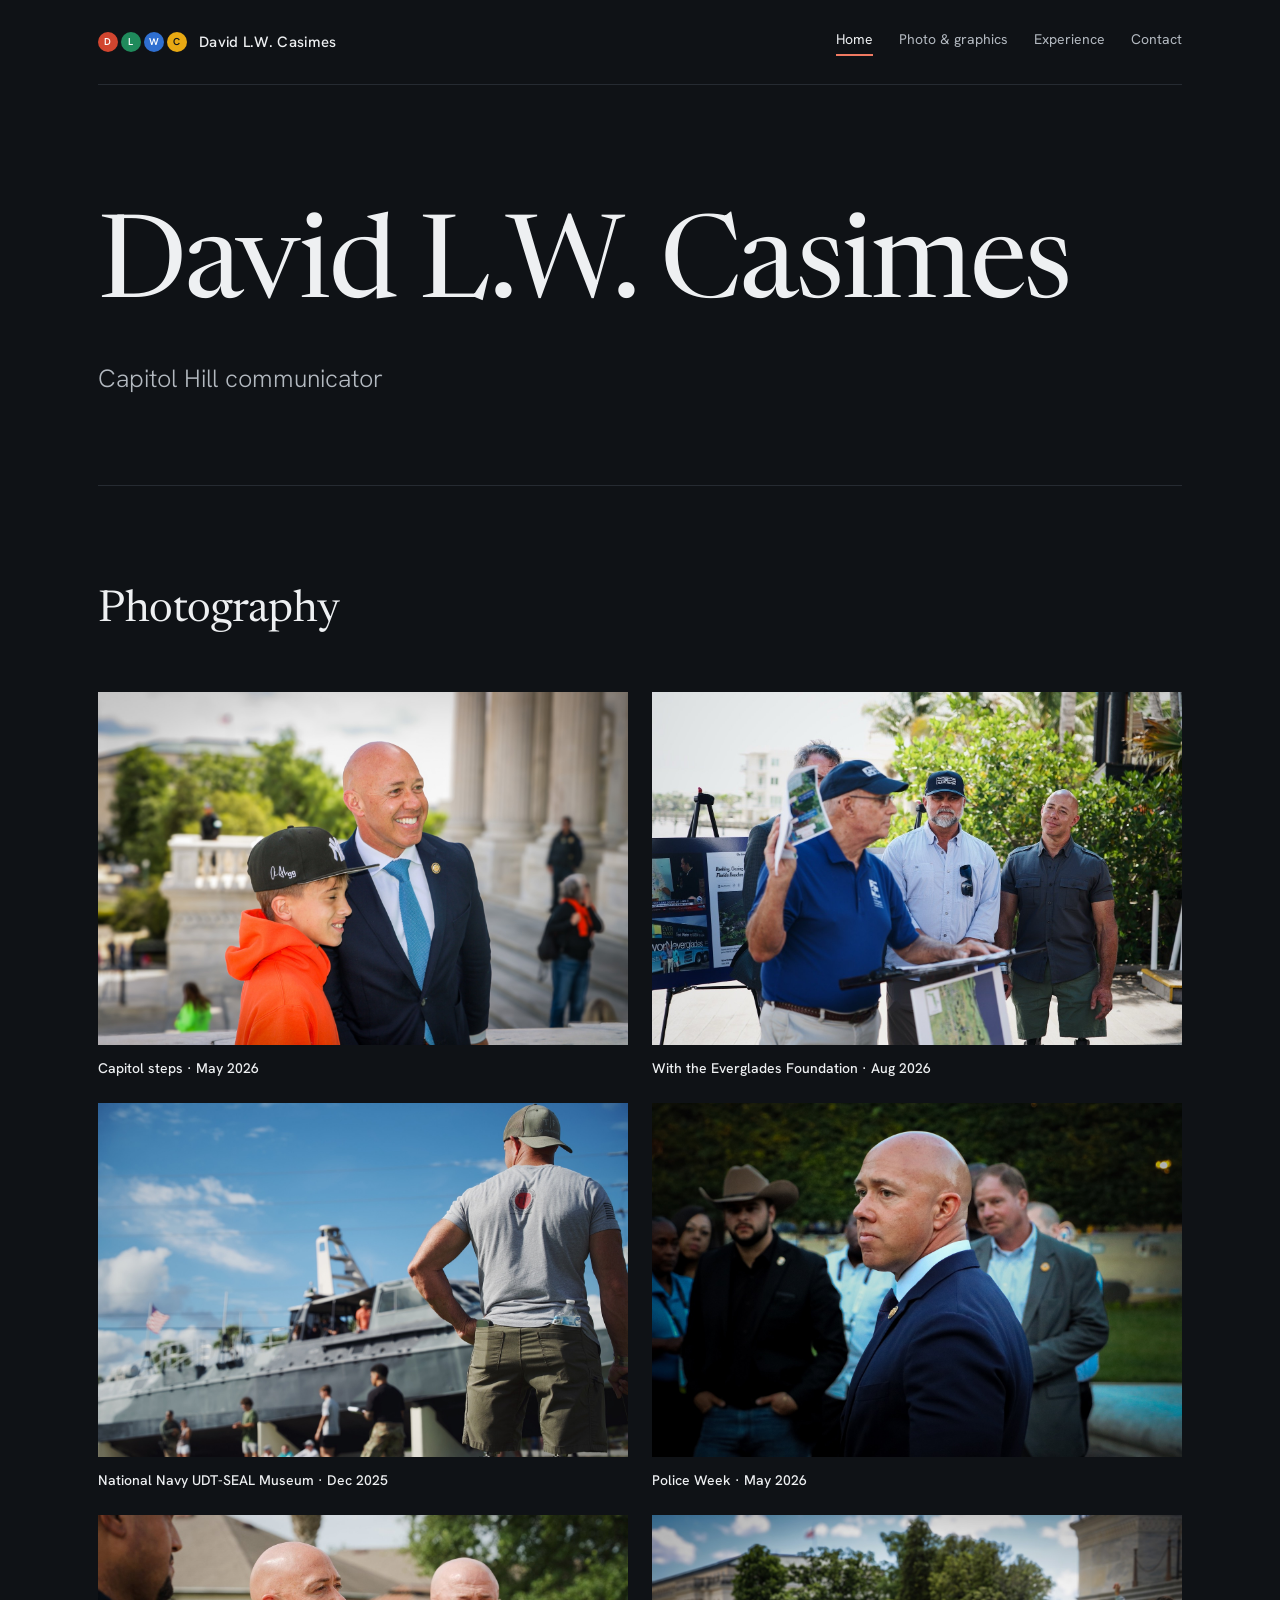
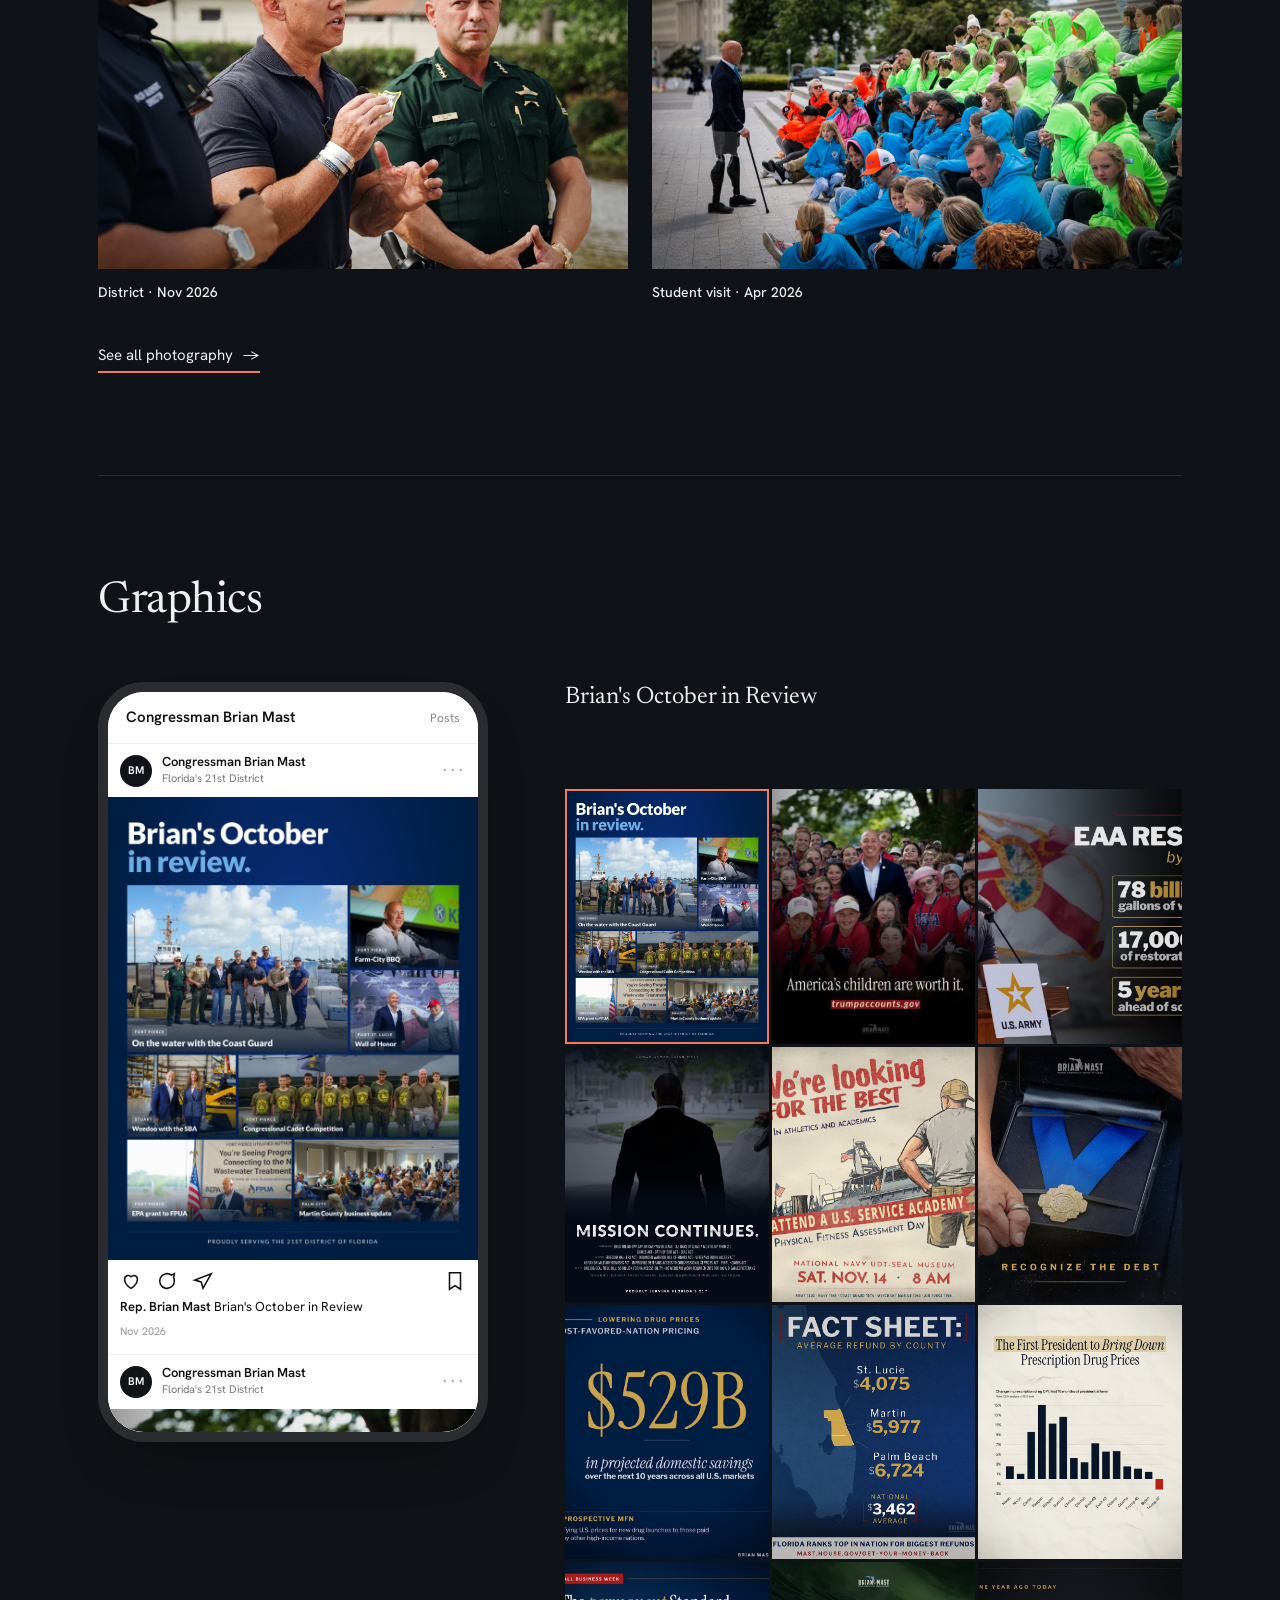
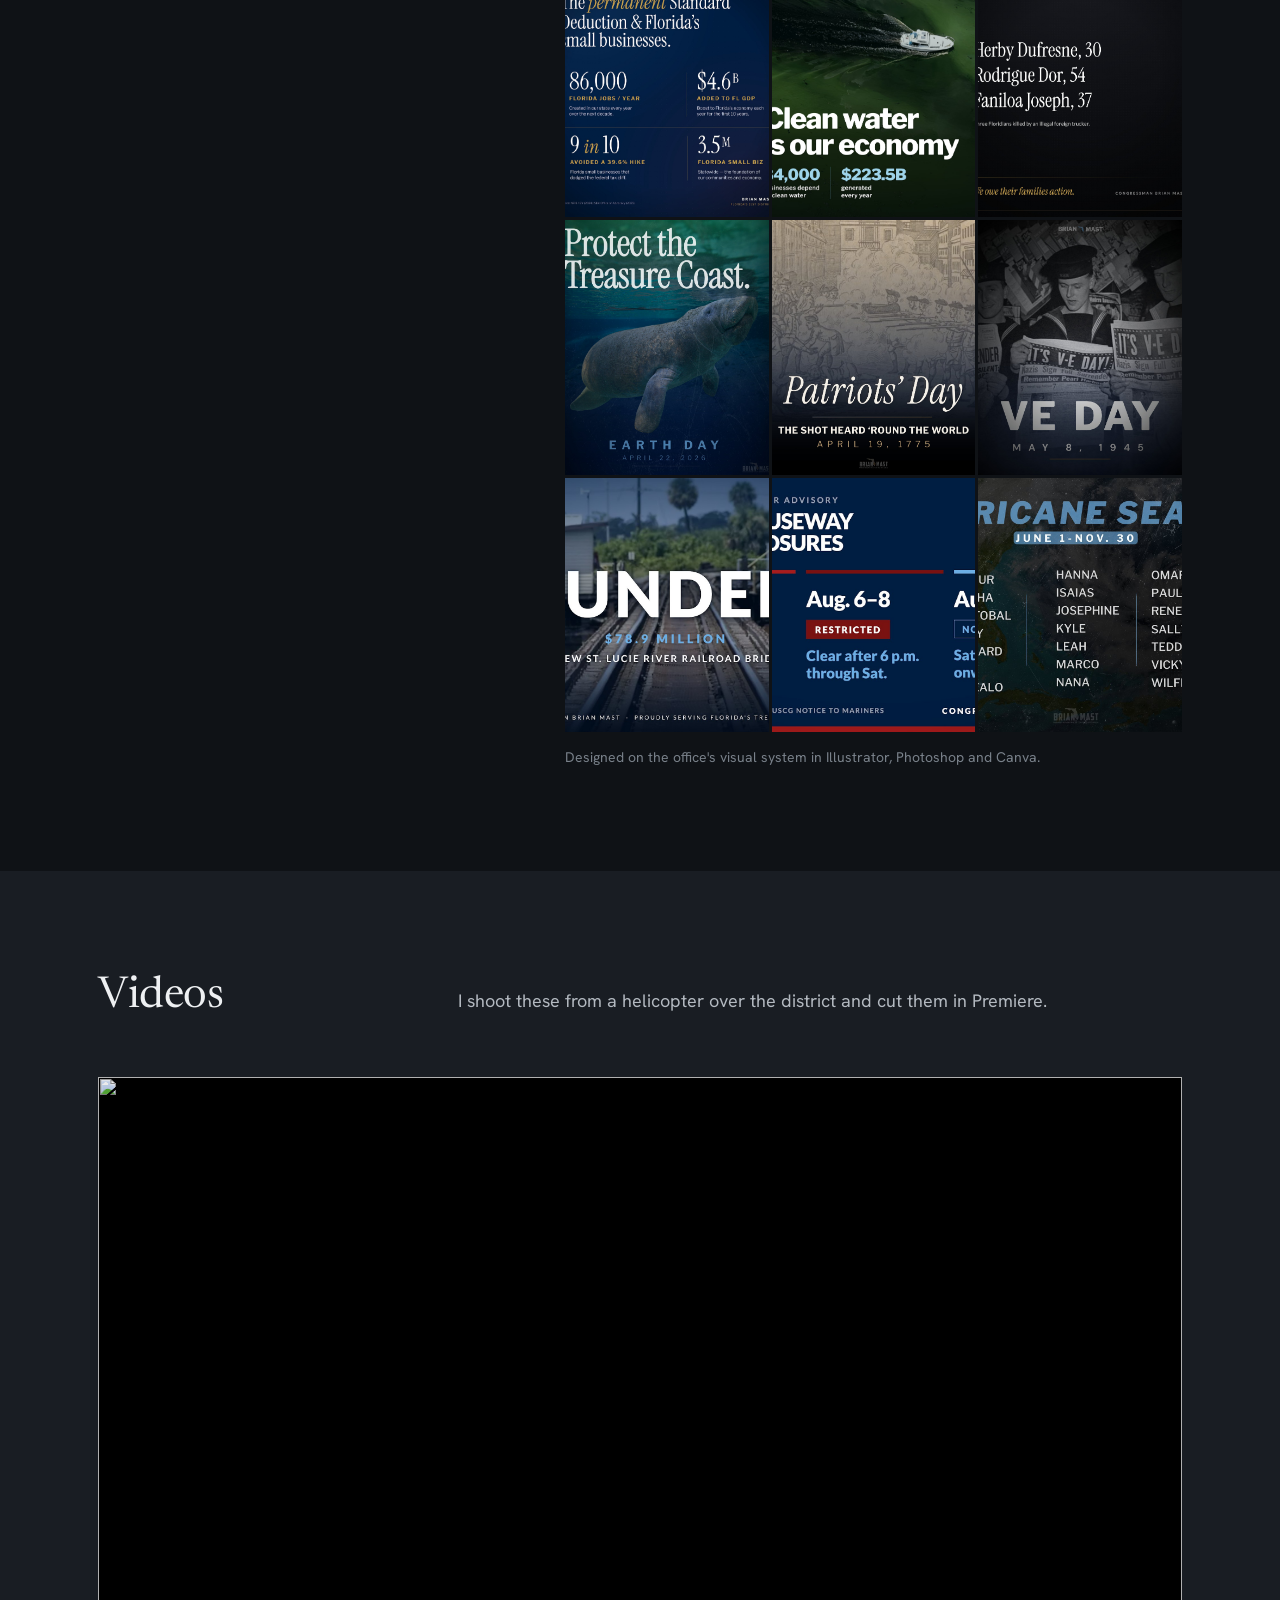
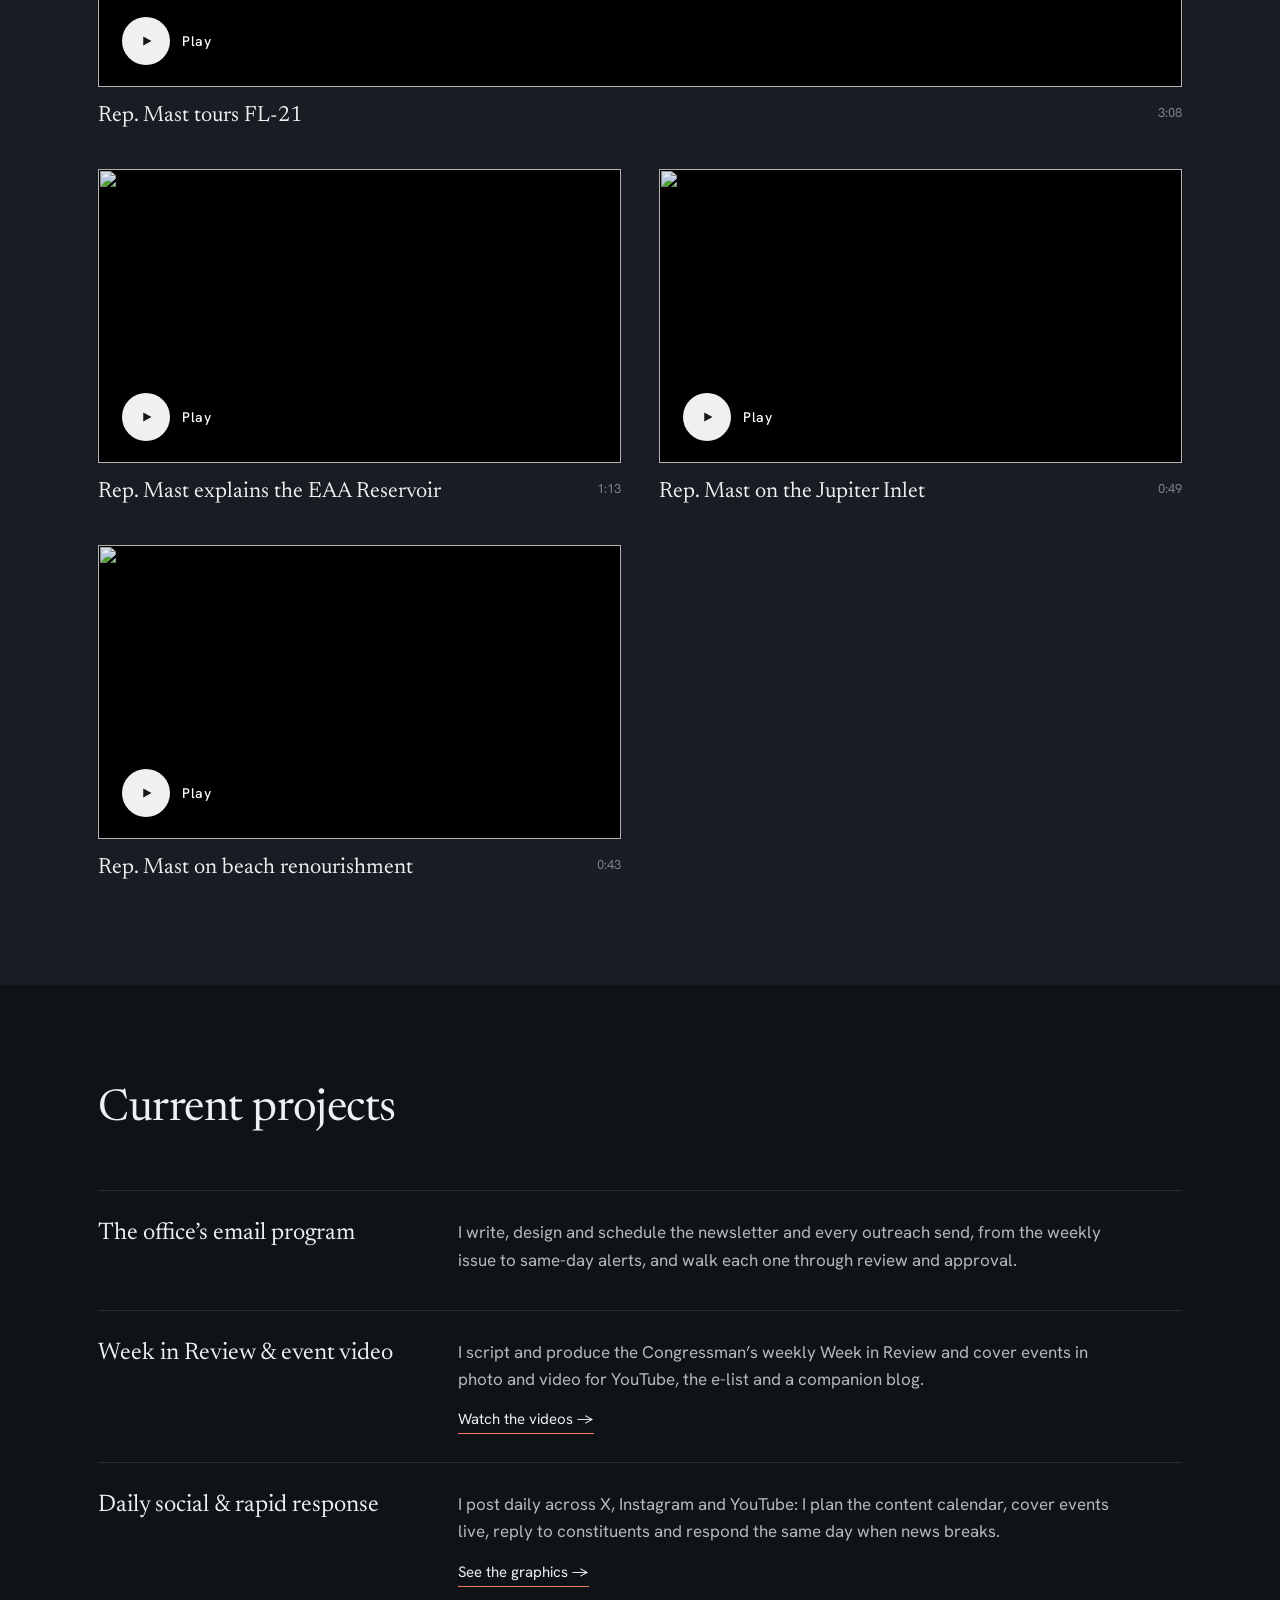
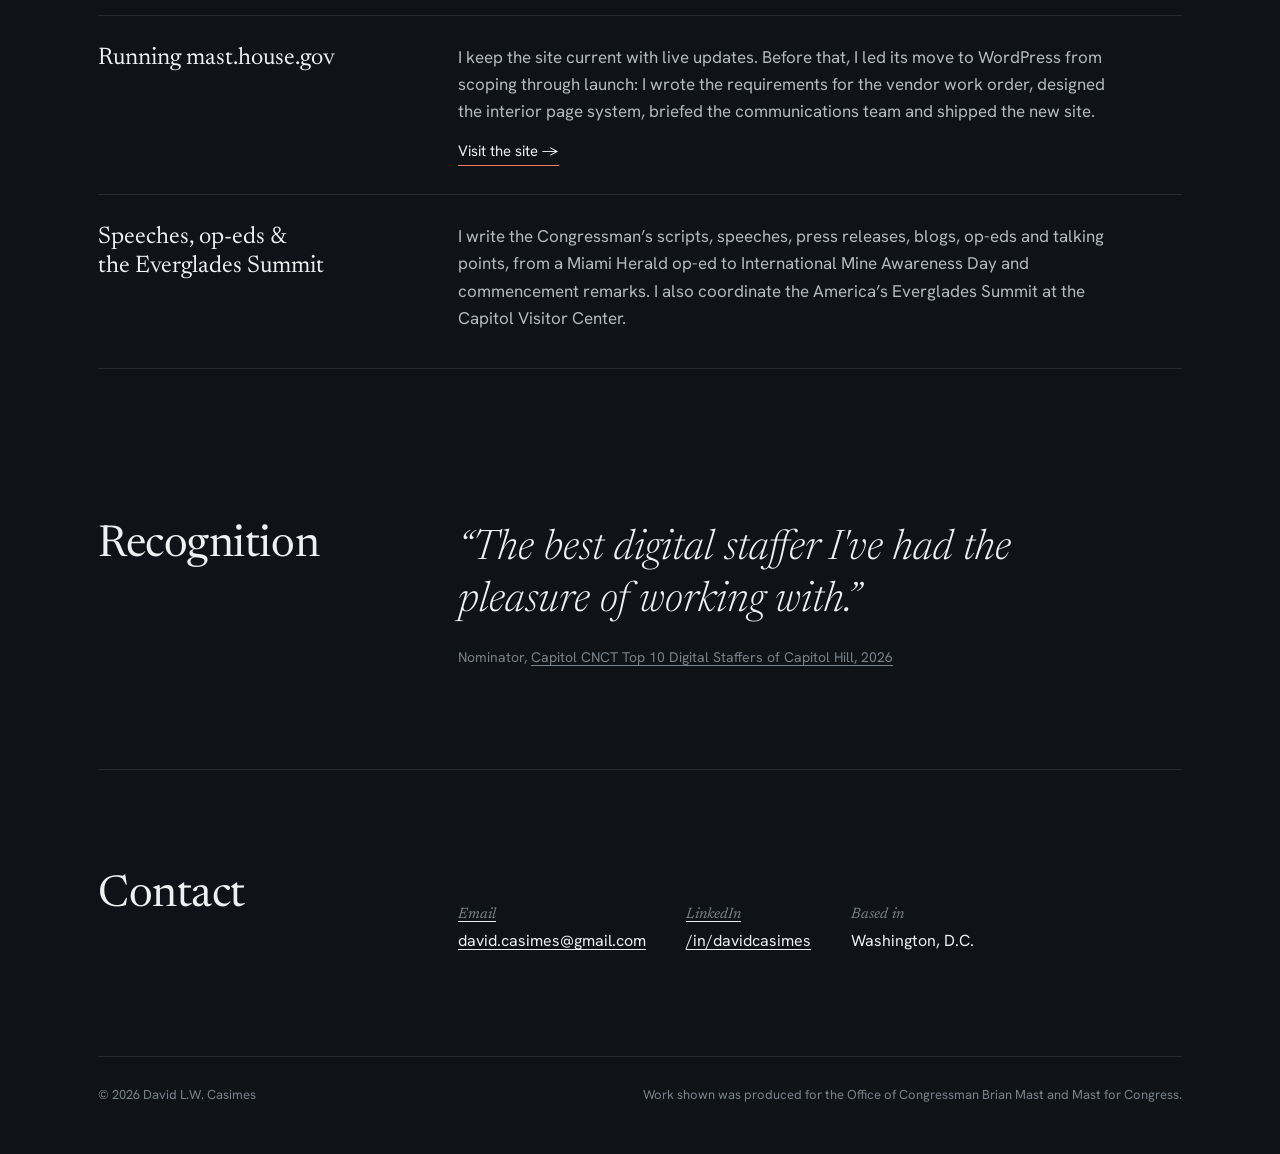
==== commit fcfc1453: "Hero subheading, drop Facebook, website row tense" ====
--- a/index.html
+++ b/index.html
@@ -42,7 +42,7 @@
 <section class="hero" style="border-top:0">
   <div class="hero-text">
     <h1>David L.W. Casimes</h1>
-    <p class="lede">Capitol Hill communicator. I shoot, cut, design and write for Congressman Brian Mast and Florida&rsquo;s Treasure Coast.</p>
+    <p class="lede">Capitol Hill communicator</p>
   </div>
   <!-- Portrait: add img/headshot.jpg (portrait crop, about 4:5) and it appears here. Until then it stays hidden. -->
   <figure class="portrait" hidden>
@@ -272,12 +272,12 @@
     </li>
     <li>
       <h3>Daily social &amp; rapid response</h3>
-      <p>I post daily across X, Instagram, Facebook and YouTube: I plan the content calendar, cover events live, reply to constituents and respond the same day when news breaks.</p>
+      <p>I post daily across X, Instagram and YouTube: I plan the content calendar, cover events live, reply to constituents and respond the same day when news breaks.</p>
       <a class="go" href="#graphics">See the graphics</a>
     </li>
     <li>
-      <h3>Rebuilding mast.house.gov</h3>
-      <p>I lead the move to WordPress from scoping through launch: I write the requirements for the vendor work order, design the interior page system, brief the communications team and ship the new site.</p>
+      <h3>Running mast.house.gov</h3>
+      <p>I keep the site current with live updates. Before that, I led its move to WordPress from scoping through launch: I wrote the requirements for the vendor work order, designed the interior page system, briefed the communications team and shipped the new site.</p>
       <a class="go" href="https://mast.house.gov" target="_blank" rel="noopener">Visit the site</a>
     </li>
     <li>
